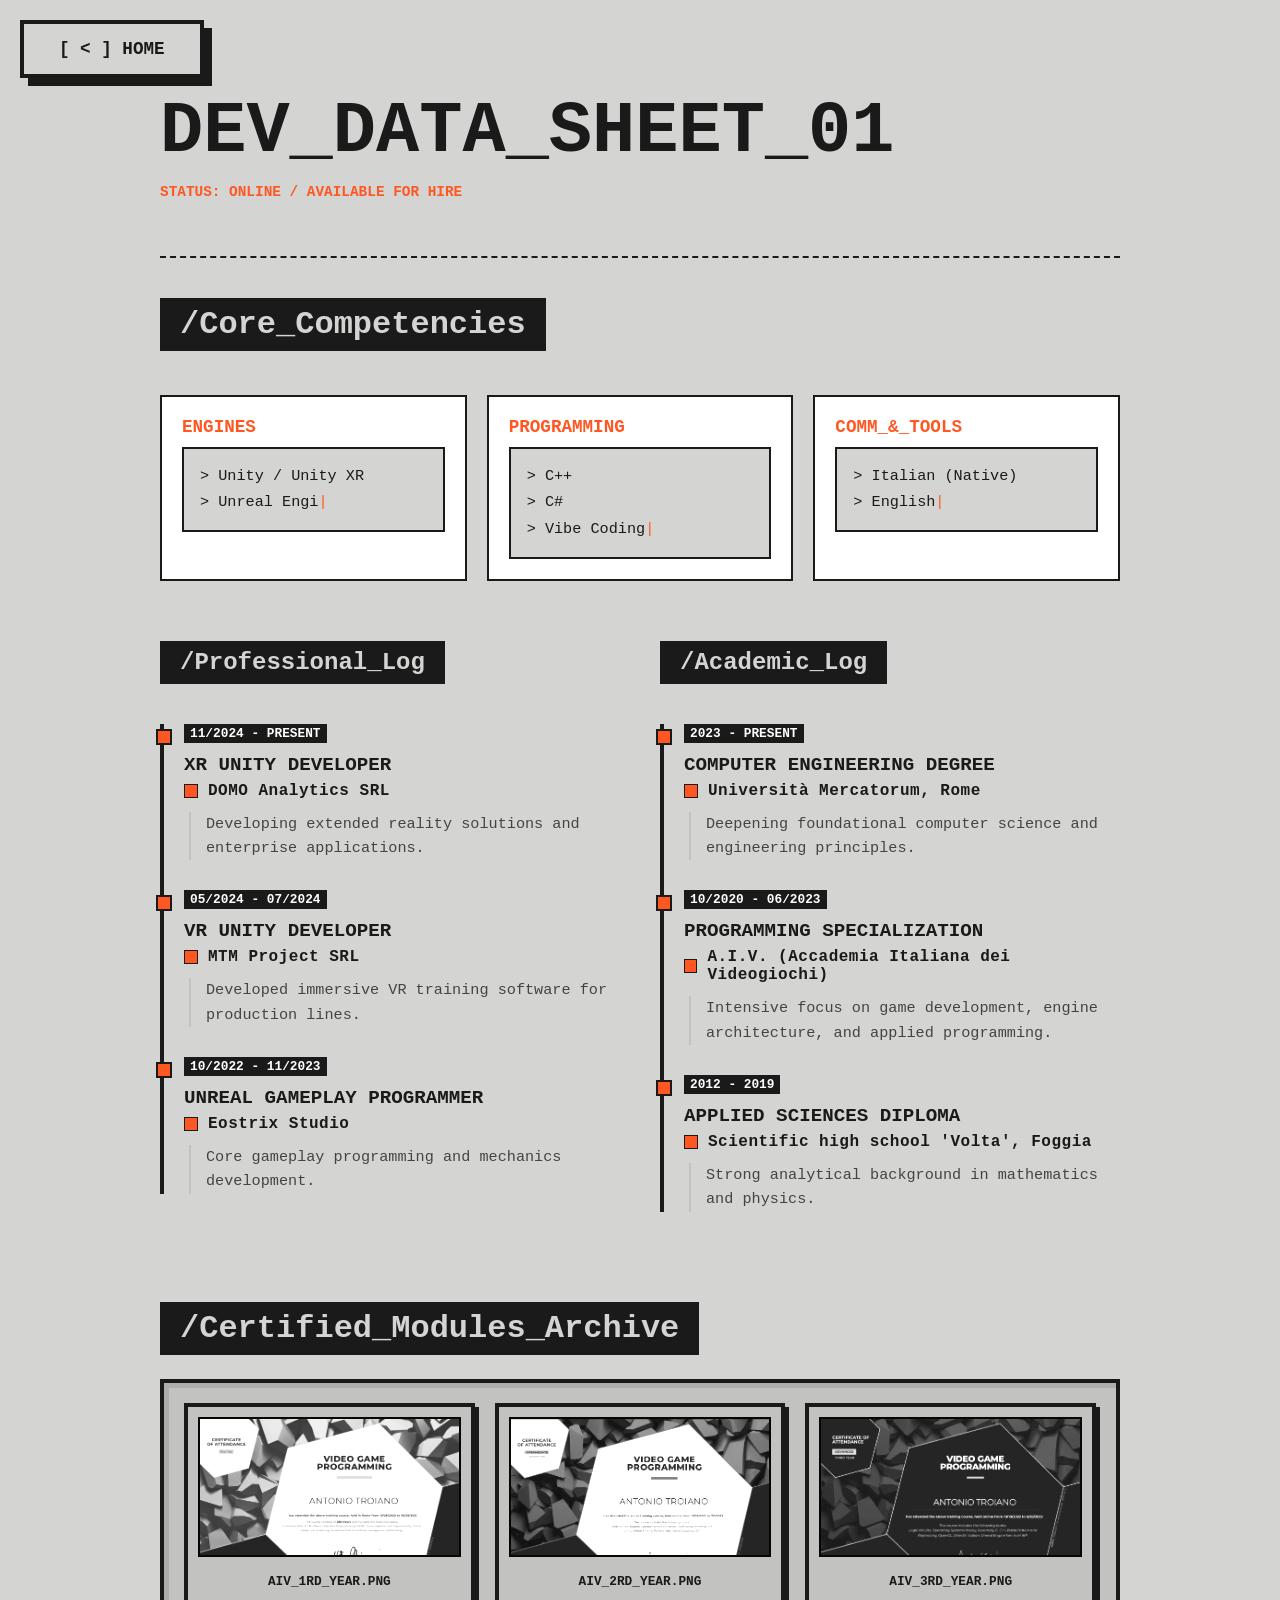
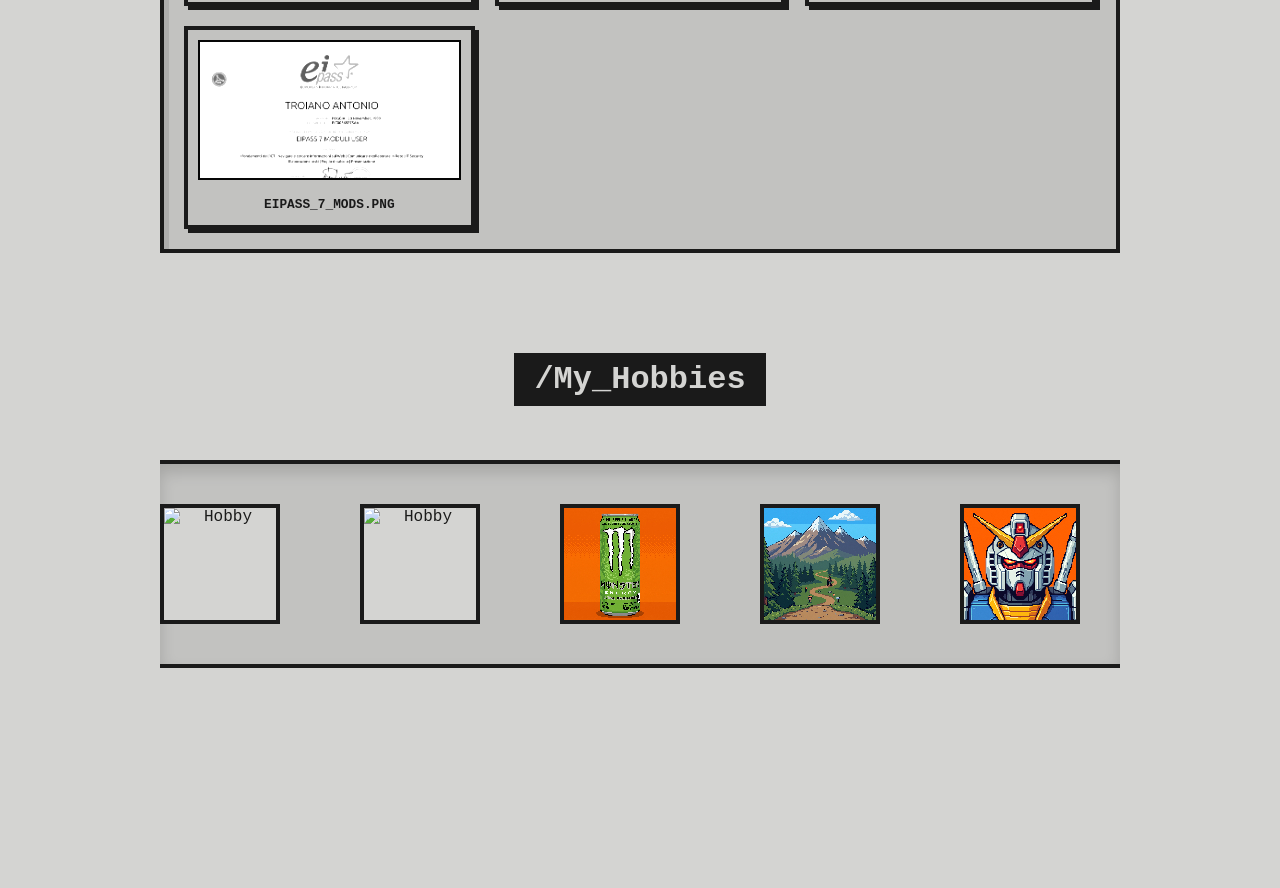
==== about.html @ a6ceb3cd "feat: mobile responsive, retro page transition, ActionFlow project page, hobby images update" ====
<!DOCTYPE html>
<html lang="en">

<head>
    <meta charset="UTF-8">
    <meta name="viewport" content="width=device-width, initial-scale=1.0">
    <title>About Me | XR Developer</title>
    <link rel="stylesheet" href="style.css">
</head>

<body class="about-page">

  <nav class="top-nav">
        <a href="index.html" class="retro-btn">[ < ] HOME</a>
    </nav>

    <main class="container-about">
        <header class="about-header">
            <h1>DEV_DATA_SHEET_01</h1>
            <p class="status">STATUS: ONLINE / AVAILABLE FOR HIRE</p>
        </header>

        <section class="about-section">
            <h2>/Core_Competencies</h2>
            <div class="skills-grid">
                <div class="skill-box">
                    <h3>ENGINES</h3>
                    <ul>
                        <li>Unity / Unity XR</li>
                        <li>Unreal Engine</li>
                    </ul>
                </div>
                <div class="skill-box">
                    <h3>PROGRAMMING</h3>
                    <ul>
                        <li>C++</li>
                        <li>C#</li>
                        <li>Vibe Coding</li>
                    </ul>
                </div>
                <div class="skill-box">
                    <h3>COMM_&_TOOLS</h3>
                    <ul>
                        <li>Italian (Native)</li>
                        <li>English</li>
                        <li>Microsoft Office Suite</li>
                    </ul>
                </div>
            </div>
        </section>

        <section class="about-section">
            <div class="timeline-split">

                <div class="timeline-column">
                    <h2>/Professional_Log</h2>
                    <div class="timeline">
                        <div class="timeline-item">
                            <span class="date">11/2024 - PRESENT</span>
                            <h3>XR Unity Developer</h3>
                            <a href="https://www.domoanalytics.it/" target="_blank" class="company">DOMO Analytics SRL</a>
                            <p>Developing extended reality solutions and enterprise applications.</p>
                        </div>
                        <div class="timeline-item">
                            <span class="date">05/2024 - 07/2024</span>
                            <h3>VR Unity Developer</h3>
                            <a href="https://www.mtmproject.com/" target="_blank" class="company">MTM Project SRL</a>
                            <p>Developed immersive VR training software for production lines.</p>
                        </div>
                        <div class="timeline-item">
                            <span class="date">10/2022 - 11/2023</span>
                            <h3>Unreal Gameplay Programmer</h3>
                            <a href="https://www.youtube.com/watch?v=paD79--OYFQ" target="_blank" class="company">Eostrix Studio</a>
                            <p>Core gameplay programming and mechanics development.</p>
                        </div>
                    </div>
                </div>

                <div class="timeline-column">
                    <h2>/Academic_Log</h2>
                    <div class="timeline">
                        <div class="timeline-item">
                            <span class="date">2023 - PRESENT</span>
                            <h3>Computer Engineering Degree</h3>
                            <span class="company">Università Mercatorum, Rome</span>
                            <p>Deepening foundational computer science and engineering principles.</p>
                        </div>
                        <div class="timeline-item">
                            <span class="date">10/2020 - 06/2023</span>
                            <h3>Programming Specialization</h3>
                            <span class="company">A.I.V. (Accademia Italiana dei Videogiochi)</span>
                            <p>Intensive focus on game development, engine architecture, and applied programming.</p>
                        </div>
                        <div class="timeline-item">
                            <span class="date">2012 - 2019</span>
                            <h3>Applied Sciences Diploma</h3>
                            <span class="company">Scientific high school 'Volta', Foggia</span>
                            <p>Strong analytical background in mathematics and physics.</p>
                        </div>
                    </div>
                </div>

            </div>
        </section>

        <section class="about-section">
            <h2>/Certified_Modules_Archive</h2>

            <div class="cert-scroll-viewer">
                <div class="certificate-gallery">
                    <div class="cert-thumbnail" data-src="assets/cert-aiv-1.png">
                        <img src="assets/cert-aiv-1.png" alt="AIV Certificate">
                        <p>AIV_1RD_YEAR.PNG</p>
                    </div>
                    <div class="cert-thumbnail" data-src="assets/cert-aiv-2.png">
                        <img src="assets/cert-aiv-2.png" alt="AIV Certificate">
                        <p>AIV_2RD_YEAR.PNG</p>
                    </div>
                    <div class="cert-thumbnail" data-src="assets/cert-aiv-3.png">
                        <img src="assets/cert-aiv-3.png" alt="AIV Certificate">
                        <p>AIV_3RD_YEAR.PNG</p>
                    </div>
                    <div class="cert-thumbnail" data-src="assets/cert-eipass.png">
                        <img src="assets/cert-eipass.png" alt="EIPASS Certificate">
                        <p>EIPASS_7_MODS.PNG</p>
                    </div>
                </div>
            </div>

           <div id="cert-modal" class="modal hidden">
                <div class="modal-content">
                    <span class="close-modal">_CLOSE [X]</span>
                    <img id="modal-image" src="" alt="Full Size Certificate">
                </div>
            </div>

        </section>

        <section class="about-section" id="hobbies-section">
            <h2>/My_Hobbies</h2>
            <div class="hobbies-marquee-container">
                <div class="hobbies-marquee-track">
                    <div class="hobby-item"><img src="assets/hobby-1.png" alt="Hobby"></div>
                    <div class="hobby-item"><img src="assets/hobby-2.png" alt="Hobby"></div>
                    <div class="hobby-item"><img src="assets/hobby-7.png" alt="Hobby"></div>
                    <div class="hobby-item"><img src="assets/hobby-8.png" alt="Hobby"></div>
                    <div class="hobby-item"><img src="assets/hobby-9.png" alt="Hobby"></div>
                    <div class="hobby-item"><img src="assets/hobby-10.png" alt="Hobby"></div>

                    <div class="hobby-item"><img src="assets/hobby-1.png" alt="Hobby"></div>
                    <div class="hobby-item"><img src="assets/hobby-2.png" alt="Hobby"></div>
                    <div class="hobby-item"><img src="assets/hobby-7.png" alt="Hobby"></div>
                    <div class="hobby-item"><img src="assets/hobby-8.png" alt="Hobby"></div>
                    <div class="hobby-item"><img src="assets/hobby-9.png" alt="Hobby"></div>
                    <div class="hobby-item"><img src="assets/hobby-10.png" alt="Hobby"></div>
                </div>
            </div>
        </section>
    </main>

    <script src="script.js"></script>
</body>

</html>
---- style.css ----
/* Global variables define the core color palette and border styling for the retro brutalist theme */
:root {
    --bg-gray: #D4D4D2;
    --bg-dark-gray: #c2c2c0;
    --brutal-black: #1A1A1A;
    --cmd-orange: #FF5722;
    --retro-border: 4px solid var(--brutal-black);
}

html {
    scroll-snap-type: y proximity;
}

/* Basic reset ensures that margins and paddings do not interfere with our custom box sizing across different browsers */
* {
    box-sizing: border-box;
    margin: 0;
    padding: 0;
}

body {
    font-family: 'Courier New', Courier, monospace;
    background-color: var(--bg-gray);
    color: var(--brutal-black);
    overflow-x: hidden;
}

/* The layer class creates the sticky scrolling effect by fixing the height to the viewport and aligning content to the top */
.layer {
    position: sticky;
    top: 0;
    height: 100vh;
    display: flex;
    justify-content: center;
    align-items: flex-start;
    background-color: var(--bg-gray);
    border-bottom: var(--retro-border);
    padding: 60px 20px 20px 20px;
    scroll-snap-align: start;
}

/* Alternating the background color of even layers creates a clear visual separation when they stack over each other */
.layer:nth-child(even) {
    background-color: var(--bg-dark-gray);
}

/* The scrollable content container allows internal scrolling for layers that hold more projects than the screen can fit */
.scrollable-content {
    width: 100%;
    max-width: 1000px;
    height: 100%;
    overflow-y: auto;
    padding-right: 15px;
}

/* Custom retro scrollbar styling applied specifically for Webkit browsers to match the heavy industrial aesthetic */
.scrollable-content::-webkit-scrollbar {
    width: 16px;
}

.scrollable-content::-webkit-scrollbar-track {
    background: var(--bg-dark-gray);
    border-left: 2px solid var(--brutal-black);
}

.scrollable-content::-webkit-scrollbar-thumb {
    background: var(--cmd-orange);
    border: 2px solid var(--brutal-black);
    box-shadow: inset 2px 2px 0px rgba(255,255,255,0.3);
}

.scrollable-content::-webkit-scrollbar-thumb:hover {
    background: #ff7043;
}

.content {
    text-align: center;
    max-width: 800px;
}

/* Typography styles adapt dynamically to the screen size to ensure headers remain impactful but readable */
h1 {
    font-size: clamp(2rem, 8vw, 4.5rem);
    text-transform: uppercase;
    margin-bottom: 1rem;
    line-height: 0.9;
}

h2 {
    font-size: 2rem;
    background-color: var(--brutal-black);
    color: var(--bg-gray);
    padding: 8px 20px;
    display: inline-block;
    margin-bottom: 1.5rem;
}

p {
    font-size: 1.2rem;
    line-height: 1.6;
    margin-bottom: 2rem;
}

/* UI Components feature hard shadows and translation effects to simulate the tactile feedback of physical mechanical buttons */
.retro-btn {
    display: inline-block;
    background-color: var(--bg-gray);
    color: var(--brutal-black);
    border: var(--retro-border);
    padding: 15px 35px;
    font-size: 1.1rem;
    font-weight: bold;
    text-decoration: none;
    text-transform: uppercase;
    box-shadow: 8px 8px 0px var(--brutal-black);
    transition: 0.1s;
}

.retro-btn:hover {
    background-color: var(--cmd-orange);
    color: white;
    transform: translate(4px, 4px);
    box-shadow: 4px 4px 0px var(--brutal-black);
}

/* The projects grid uses CSS Grid with auto-fit to automatically stack cards on mobile and place them side by side on desktop */
.projects-grid {
    display: grid;
    grid-template-columns: repeat(auto-fit, minmax(300px, 1fr));
    gap: 30px;
    margin-top: 2rem;
    width: 100%;
}

/* Project cards represent individual hardware modules and react by lifting upwards when the user hovers over them */
.project-card {
    background-color: var(--bg-gray);
    border: var(--retro-border);
    display: flex;
    flex-direction: column;
    text-align: left;
    transition: transform 0.2s;
    box-shadow: 6px 6px 0px var(--brutal-black);
    cursor: pointer;
}

.project-card:hover {
    transform: translate(-4px, -4px);
    box-shadow: 10px 10px 0px var(--brutal-black);
}

.card-visual {
    width: 100%;
    height: 180px;
    border-bottom: var(--retro-border);
    background-color: #000;
    display: flex;
    justify-content: center;
    align-items: center;
    overflow: hidden;
}

/* We ensure that any media inside the card visual area behaves like a background-cover object */
.card-visual video, 
.card-visual img {
    width: 100%;
    height: 100%;
    object-fit: cover;
    filter: grayscale(20%) contrast(110%);
}

.placeholder-img {
    color: var(--cmd-orange);
    font-size: 0.8rem;
    font-weight: bold;
}

.card-info {
    padding: 20px;
}

.tag-container {
    margin-bottom: 8px;
    display: flex;
    flex-wrap: wrap;
    gap: 5px;
}

.card-info h3 {
    margin: 10px 0;
    font-size: 1.4rem;
    text-transform: uppercase;
}

.card-info p {
    font-size: 0.95rem;
    text-align: left;
    margin-bottom: 1.5rem;
    min-height: 50px;
}

.tag {
    font-size: 0.7rem;
    background-color: var(--brutal-black);
    color: var(--bg-gray);
    padding: 2px 8px;
    margin-right: 5px;
    font-weight: bold;
}

.card-btn {
    display: inline-block;
    color: var(--cmd-orange);
    text-decoration: none;
    font-weight: bold;
    font-size: 0.9rem;
    text-transform: uppercase;
}

.card-btn:hover {
    text-decoration: underline;
}

/* The about page container restricts the maximum width to maintain text readability and centers the entire block on the screen */
.container-about {
    max-width: 1000px;
    margin: 0 auto;
    padding: 100px 20px;
}

.top-nav {
    position: fixed;
    top: 20px;
    left: 20px;
    z-index: 100;
}

.about-header {
    border-bottom: 2px dashed var(--brutal-black);
    margin-bottom: 40px;
    padding-bottom: 20px;
}

.status {
    color: var(--cmd-orange);
    font-weight: bold;
    font-size: 0.9rem;
}

.about-section {
    margin-bottom: 60px;
}

/* --- BIO SUMMARY STYLING --- */
.bio-box {
    background-color: var(--brutal-black);
    color: var(--bg-gray);
    padding: 25px;
    border-left: 8px solid var(--cmd-orange);
    margin-top: 15px;
    box-shadow: 10px 10px 0px var(--bg-dark-gray);
}

.bio-box p {
    color: var(--bg-gray);
    font-size: 1.1rem;
    line-height: 1.7;
    margin-bottom: 0;
    text-align: left;
}

.skills-grid {
    display: grid;
    grid-template-columns: repeat(auto-fit, minmax(250px, 1fr));
    gap: 20px;
    margin-top: 20px;
}

.skill-box {
    border: 2px solid var(--brutal-black);
    padding: 20px;
    background: #fff;
}

.skill-box h3 {
    font-size: 1.1rem;
    color: var(--cmd-orange);
    margin-bottom: 10px;
}

.skill-box ul {
    list-style: none;
}

.skill-box li::before {
    content: "> ";
    font-weight: bold;
}

/* Typewriter terminal block replacing the skill list */
.about-typed {
    border: 2px solid var(--brutal-black);
    padding: 14px 16px;
    background: var(--bg-gray);
    min-height: 60px;
    margin-top: 10px;
}

.about-typed .typed-line {
    display: block;
    font-size: 0.95rem;
    line-height: 1.75;
    color: var(--brutal-black);
}

.about-typed .cursor {
    display: inline-block;
    color: var(--cmd-orange);
    animation: blink 0.8s step-end infinite;
}

@keyframes blink {
    0%, 100% { opacity: 1; }
    50% { opacity: 0; }
}

/* --- DUAL TIMELINE LAYOUT --- */
.timeline-split {
    display: flex;
    gap: 40px;
    width: 100%;
}

.timeline-column {
    flex: 1;
}

.timeline-column h2 {
    font-size: 1.5rem;
    margin-bottom: 20px;
}

/* The timeline design relies on a left border and strategically placed absolute pseudo-elements to draw the connecting nodes */
.timeline {
    border-left: 4px solid var(--brutal-black);
    padding-left: 20px;
    margin-top: 20px;
}

.timeline-item {
    margin-bottom: 30px;
    position: relative;
}

/* This is the dot on the timeline line */
.timeline-item::before {
    content: "";
    position: absolute;
    left: -28px;
    top: 5px;
    width: 12px;
    height: 12px;
    background: var(--cmd-orange);
    border: 2px solid var(--brutal-black);
}

.date {
    font-size: 0.8rem;
    font-weight: bold;
    background: var(--brutal-black);
    color: #fff;
    padding: 2px 6px;
}

/* --- TIMELINE REFINEMENT WITH GRAPHIC ELEMENTS --- */
.timeline-item h3 {
    font-size: 1.2rem;
    color: var(--brutal-black);
    margin-top: 12px;
    margin-bottom: 6px;
    text-transform: uppercase;
}

/* We create a small orange block before the company name to act as a visual anchor */
.timeline-item .company {
    font-size: 1rem;
    color: var(--brutal-black);
    font-weight: bold;
    display: flex;
    align-items: center;
    margin-bottom: 12px;
    letter-spacing: 0.5px;
    text-decoration: none; 
    transition: color 0.2s ease, transform 0.2s ease; 
}

/* Effetto hover per le aziende che sono cliccabili (link) */
.timeline-item a.company:hover {
    color: var(--cmd-orange);
    transform: translateX(5px);
}

.timeline-item .company::before {
    content: "";
    display: inline-block;
    width: 12px;
    height: 12px;
    background-color: var(--cmd-orange);
    margin-right: 10px;
    border: 1px solid var(--brutal-black);
}

.timeline-item p {
    font-size: 0.95rem;
    line-height: 1.6;
    color: #444;
    border-left: 2px solid var(--bg-dark-gray);
    padding-left: 15px;
    margin-left: 5px;
    margin-bottom: 0;
}

/* --- CERTIFICATE SCROLL RECT SYSTEM --- */
.cert-scroll-viewer {
    width: 100%;
    max-height: 480px; 
    overflow-y: auto;
    background-color: var(--bg-dark-gray);
    border: var(--retro-border);
    padding: 20px;
    box-shadow: inset 5px 5px 0px rgba(0,0,0,0.1);
}

.certificate-gallery {
    display: grid;
    grid-template-columns: repeat(3, 1fr); 
    gap: 20px;
}

/* Reusing custom retro scrollbar for the certificate viewer */
.cert-scroll-viewer::-webkit-scrollbar {
    width: 14px;
}

.cert-scroll-viewer::-webkit-scrollbar-track {
    background: var(--bg-gray);
    border-left: 2px solid var(--brutal-black);
}

.cert-scroll-viewer::-webkit-scrollbar-thumb {
    background: var(--cmd-orange);
    border: 2px solid var(--brutal-black);
}

/* --- CERTIFICATE GALLERY & MODAL VIEWER --- */
.cert-thumbnail {
    border: var(--retro-border);
    background: var(--bg-dark-gray);
    padding: 10px;
    cursor: pointer;
    transition: transform 0.2s, box-shadow 0.2s;
    box-shadow: 4px 4px 0px var(--brutal-black);
    text-align: center;
}

.cert-thumbnail:hover {
    transform: translate(-4px, -4px);
    box-shadow: 8px 8px 0px var(--brutal-black);
    background: var(--cmd-orange);
    color: white;
}

.cert-thumbnail img {
    width: 100%;
    height: 140px;
    object-fit: cover;
    object-position: top;
    border: 2px solid var(--brutal-black);
    margin-bottom: 10px;
    filter: grayscale(100%) contrast(120%);
    transition: filter 0.3s;
}

.cert-thumbnail:hover img {
    filter: grayscale(0%) contrast(100%);
}

.cert-thumbnail p {
    font-size: 0.8rem;
    font-weight: bold;
    margin-bottom: 0;
}

/* The popup background overlay */
.modal {
    position: fixed;
    top: 0;
    left: 0;
    width: 100%;
    height: 100%;
    background-color: rgba(0, 0, 0, 0.85);
    z-index: 1000;
    display: flex;
    justify-content: center;
    align-items: center;
    backdrop-filter: blur(4px);
}

.modal.hidden {
    display: none;
}

/* The container holding the full image inside the popup */
.modal-content {
    background-color: var(--bg-gray);
    border: var(--retro-border);
    padding: 20px;
    max-width: 90%;
    max-height: 95vh;
    display: flex;
    flex-direction: column;
    box-shadow: 15px 15px 0px black;
}

.close-modal {
    align-self: flex-end;
    cursor: pointer;
    font-weight: bold;
    color: var(--cmd-orange);
    background: var(--brutal-black);
    padding: 5px 15px;
    margin-bottom: 10px;
    border: 2px solid var(--cmd-orange);
    transition: 0.1s;
}

.close-modal:hover {
    background: var(--cmd-orange);
    color: var(--brutal-black);
    border: 2px solid var(--brutal-black);
}

#modal-image {
    max-width: 100%;
    max-height: 75vh;
    object-fit: contain;
    border: 2px solid var(--brutal-black);
}

/* MOBILE RESPONSIVENESS */
@media (max-width: 768px) {
    .timeline-split {
        flex-direction: column;
        gap: 60px;
    }
}

@media (max-width: 768px) {
    .scroll-indicator {
        display: none;
    }
}

@media (max-width: 600px) {
    .certificate-gallery {
        grid-template-columns: repeat(2, 1fr);
    }
    .cert-scroll-viewer {
        max-height: 600px;
    }
}

/* --- PROFILE PIXEL ICON STYLING (RAW BRUTALIST UPDATE) --- */

.profile-icon-container {
    display: flex;
    justify-content: center;
    margin-bottom: 15px; 
}

.profile-pixel-art {
    width: 250px; 
    height: 250px;
    object-fit: cover;
    padding: 0;
    image-rendering: pixelated;
    image-rendering: crisp-edges;
    background-color: #ffffff; 
    border: var(--retro-border);
    box-shadow: 15px 15px 0px var(--brutal-black); 
    transition: transform 0.2s, box-shadow 0.2s, border-color 0.2s;
}

.profile-pixel-art:hover {
    transform: translate(-8px, -8px); 
    box-shadow: 23px 23px 0px var(--brutal-black); 
    border-color: var(--cmd-orange); 
}

#intro {
    align-items: center;
    position: relative;
}

/* Scroll hint: animated chevrons flanking the CTA button */
.btn-scroll-wrapper {
    display: flex;
    align-items: center;
    justify-content: center;
    gap: 20px;
}

.scroll-hint {
    display: flex;
    flex-direction: column;
    align-items: center;
    pointer-events: none;
    user-select: none;
}

/* Scroll hint wrapping the "Scroll for projects" label below the CTA */
.projects-hint {
    flex-direction: row;
    justify-content: center;
    gap: 22px;
    margin-top: 48px;
}

.projects-hint .chevron-group {
    display: flex;
    flex-direction: row;
    gap: 2px;
    align-items: center;
}

.scroll-label {
    font-size: 0.8rem;
    color: var(--brutal-black);
    letter-spacing: 2px;
    text-transform: uppercase;
}

.scroll-hint .chevron {
    font-size: 0.9rem;
    line-height: 0.75;
    color: var(--cmd-orange);
    opacity: 0;
    animation: chevronDrop 1.8s ease-in-out infinite;
}

.scroll-hint .chevron:nth-child(1) { animation-delay: 0s; }
.scroll-hint .chevron:nth-child(2) { animation-delay: 0.25s; }

@keyframes chevronDrop {
    0% { opacity: 0; transform: translateY(-6px); }
    30% { opacity: 1; }
    70% { opacity: 1; }
    100% { opacity: 0; transform: translateY(6px); }
}

#intro p {
    margin-bottom: 30px;
}

.btn-intro {
    margin-top: 0px;
}

/* ========================================== */
/* --- MY HOBBIES INFINITE MARQUEE STYLING -- */
/* ========================================== */

#hobbies-section {
    margin-top: 100px; /* Aumentato leggermente lo stacco */
    text-align: center;
    padding-bottom: 60px; /* Spazio extra in fondo alla pagina */
}

.hobbies-marquee-container {
    width: 100%;
    overflow: hidden;
    background: var(--bg-dark-gray);
    border-top: 4px solid var(--brutal-black); /* Bordo più spesso in linea con il resto */
    border-bottom: 4px solid var(--brutal-black);
    padding: 40px 0; /* Più respiro verticale per le icone grandi */
    margin-top: 30px;
    box-shadow: inset 0px 8px 15px rgba(0,0,0,0.15);
    display: flex;
}

.hobbies-marquee-track {
    display: flex;
    gap: 80px; /* Più spazio tra le icone grandi */
    padding-right: 80px; /* Deve corrispondere al gap per il loop perfetto */
    width: max-content;
    animation: scrollMarquee 30s linear infinite; /* Rallentato un filo per compensare la grandezza */
}


.hobby-item {
    flex-shrink: 0;
    width: 120px; /* RADDOPPIATA LA GRANDEZZA */
    height: 120px;
    background-color: var(--brutal-black); 
    border: 4px solid var(--brutal-black); /* Bordo più spesso per bilanciare */
    cursor: crosshair; 
    position: relative;
    transition: transform 0.25s cubic-bezier(0.175, 0.885, 0.32, 1.275), 
                border-color 0.2s, 
                box-shadow 0.2s;
}

.hobby-item img {
    width: 100%;
    height: 100%;
    object-fit: cover;
    image-rendering: pixelated; 
    image-rendering: crisp-edges;
    background-color: var(--bg-gray);
    display: block;
}

.hobby-item:hover {
    transform: scale(1.2); /* Zoom leggermente ridotto (visto che partiamo da più grandi) */
    border-color: var(--cmd-orange);
    box-shadow: 10px 10px 0px rgba(0,0,0,0.5); /* Ombra più definita */
    z-index: 10;
}

/* Animazione fluida millimetrica */
@keyframes scrollMarquee {
    0% { transform: translateX(0); }
    100% { transform: translateX(-50%); } 
}

/* ========================================= */
/* --- MOBILE RESPONSIVENESS (≤ 768px)  ---- */
/* ========================================= */
@media (max-width: 768px) {

    /* --- LAYERS / SECTIONS --- */
    .layer {
        padding: 50px 12px 16px 12px;
    }

    .content,
    .scrollable-content {
        max-width: 100%;
        width: 100%;
        padding-right: 8px;
    }

    /* --- TYPOGRAPHY --- */
    h1 {
        font-size: 2rem;
        line-height: 1;
    }

    h2 {
        font-size: 1.3rem;
        padding: 6px 14px;
        margin-bottom: 1rem;
    }

    p {
        font-size: 1rem;
        margin-bottom: 1.2rem;
    }

    /* --- INTRO / PROFILE --- */
    #intro {
        padding-top: 40px;
    }

    .profile-pixel-art {
        width: 150px;
        height: 150px;
        box-shadow: 8px 8px 0px var(--brutal-black);
    }

    .profile-pixel-art:hover {
        transform: translate(-4px, -4px);
        box-shadow: 12px 12px 0px var(--brutal-black);
    }

    .btn-scroll-wrapper {
        flex-direction: column;
        gap: 10px;
    }

    .projects-hint {
        margin-top: 24px;
        gap: 14px;
    }

    .scroll-label {
        font-size: 0.65rem;
    }

    /* --- BUTTONS --- */
    .retro-btn {
        padding: 12px 24px;
        font-size: 0.95rem;
        box-shadow: 5px 5px 0px var(--brutal-black);
    }

    .retro-btn:hover {
        transform: translate(3px, 3px);
        box-shadow: 3px 3px 0px var(--brutal-black);
    }

    /* --- PROJECTS GRID --- */
    .projects-grid {
        grid-template-columns: repeat(2, 1fr);
        gap: 12px;
        margin-top: 1.2rem;
    }

    .project-card {
        box-shadow: 4px 4px 0px var(--brutal-black);
    }

    .project-card:hover {
        transform: translate(-2px, -2px);
        box-shadow: 6px 6px 0px var(--brutal-black);
    }

    .card-visual {
        height: 90px;
    }

    .card-visual video,
    .card-visual img {
        width: 100%;
        height: 100%;
        object-fit: cover;
    }

    .placeholder-img {
        font-size: 0.6rem;
    }

    .card-info {
        padding: 10px;
    }

    .card-info h3 {
        font-size: 0.8rem;
        margin: 6px 0;
    }

    .card-info p {
        font-size: 0.7rem;
        min-height: auto;
        margin-bottom: 0.6rem;
        line-height: 1.4;
    }

    .tag-container {
        gap: 3px;
        margin-bottom: 4px;
    }

    .tag {
        font-size: 0.5rem;
        padding: 1px 4px;
    }

    .card-btn {
        font-size: 0.7rem;
    }

    /* --- ABOUT PAGE --- */
    .container-about {
        padding: 70px 14px 40px 14px;
    }

    .top-nav {
        top: 10px;
        left: 10px;
    }

    .top-nav .retro-btn {
        padding: 8px 14px;
        font-size: 0.8rem;
    }

    .about-header h1 {
        font-size: 1.6rem;
    }

    .skills-grid {
        grid-template-columns: 1fr;
        gap: 14px;
    }

    .skill-box {
        padding: 14px;
    }

    .skill-box h3 {
        font-size: 0.95rem;
    }

    .about-typed {
        padding: 10px 12px;
    }

    .about-typed .typed-line {
        font-size: 0.8rem;
    }

    /* --- BIO BOX --- */
    .bio-box {
        padding: 16px;
        border-left-width: 5px;
        box-shadow: 6px 6px 0px var(--bg-dark-gray);
    }

    .bio-box p {
        font-size: 0.95rem;
    }

    /* --- TIMELINE --- */
    .timeline-column h2 {
        font-size: 1.2rem;
    }

    .timeline-item h3 {
        font-size: 1rem;
    }

    .timeline-item .company {
        font-size: 0.9rem;
    }

    .timeline-item p {
        font-size: 0.85rem;
    }

    /* --- CERTIFICATES --- */
    .cert-scroll-viewer {
        padding: 12px;
    }

    .cert-thumbnail img {
        height: 100px;
    }

    .cert-thumbnail p {
        font-size: 0.65rem;
    }

    .modal-content {
        max-width: 95%;
        padding: 12px;
    }

    #modal-image {
        max-height: 70vh;
    }

    .close-modal {
        padding: 4px 10px;
        font-size: 0.8rem;
    }

    /* --- HOBBIES MARQUEE --- */
    #hobbies-section {
        margin-top: 60px;
        padding-bottom: 40px;
    }

    .hobbies-marquee-container {
        padding: 24px 0;
        margin-top: 20px;
    }

    .hobbies-marquee-track {
        gap: 40px;
        padding-right: 40px;
    }

    .hobby-item {
        width: 80px;
        height: 80px;
    }

    .hobby-item:hover {
        transform: scale(1.15);
        box-shadow: 6px 6px 0px rgba(0,0,0,0.5);
    }

    /* --- SCROLL SNAP OFF (JS handles transitions) --- */
    html {
        scroll-snap-type: none;
    }
}

/* ========================================= */
/* --- RETRO PAGE TRANSITION OVERLAY   ---- */
/* ========================================= */
.page-transition-overlay {
    position: fixed;
    inset: 0;
    z-index: 9999;
    background: var(--brutal-black);
    transform: translateY(100%);
    pointer-events: none;
    display: flex;
    flex-direction: column;
    align-items: center;
    justify-content: center;
    gap: 18px;
    opacity: 0;
    transition: none;
}

.page-transition-overlay.active {
    pointer-events: all;
    opacity: 1;
    transform: translateY(0);
    transition: transform 0.4s cubic-bezier(0.7, 0, 0.3, 1);
}

.page-transition-overlay.exit {
    transform: translateY(-100%);
    transition: transform 0.4s cubic-bezier(0.7, 0, 0.3, 1);
}

.transition-text {
    font-family: 'Courier New', Courier, monospace;
    color: var(--cmd-orange);
    font-size: clamp(0.9rem, 3vw, 1.6rem);
    text-transform: uppercase;
    letter-spacing: 4px;
    animation: transitionBlink 0.5s step-end infinite;
}

.transition-bar {
    width: clamp(120px, 40vw, 300px);
    height: 6px;
    background: var(--brutal-black);
    border: 2px solid var(--cmd-orange);
    overflow: hidden;
}

.transition-bar::after {
    content: '';
    display: block;
    width: 0%;
    height: 100%;
    background: var(--cmd-orange);
    animation: transitionProgress 0.5s ease-out forwards;
}

.page-transition-overlay.exit .transition-bar::after {
    width: 100%;
    animation: none;
}

@keyframes transitionBlink {
    0%, 100% { opacity: 1; }
    50% { opacity: 0.3; }
}

@keyframes transitionProgress {
    0% { width: 0%; }
    100% { width: 100%; }
}
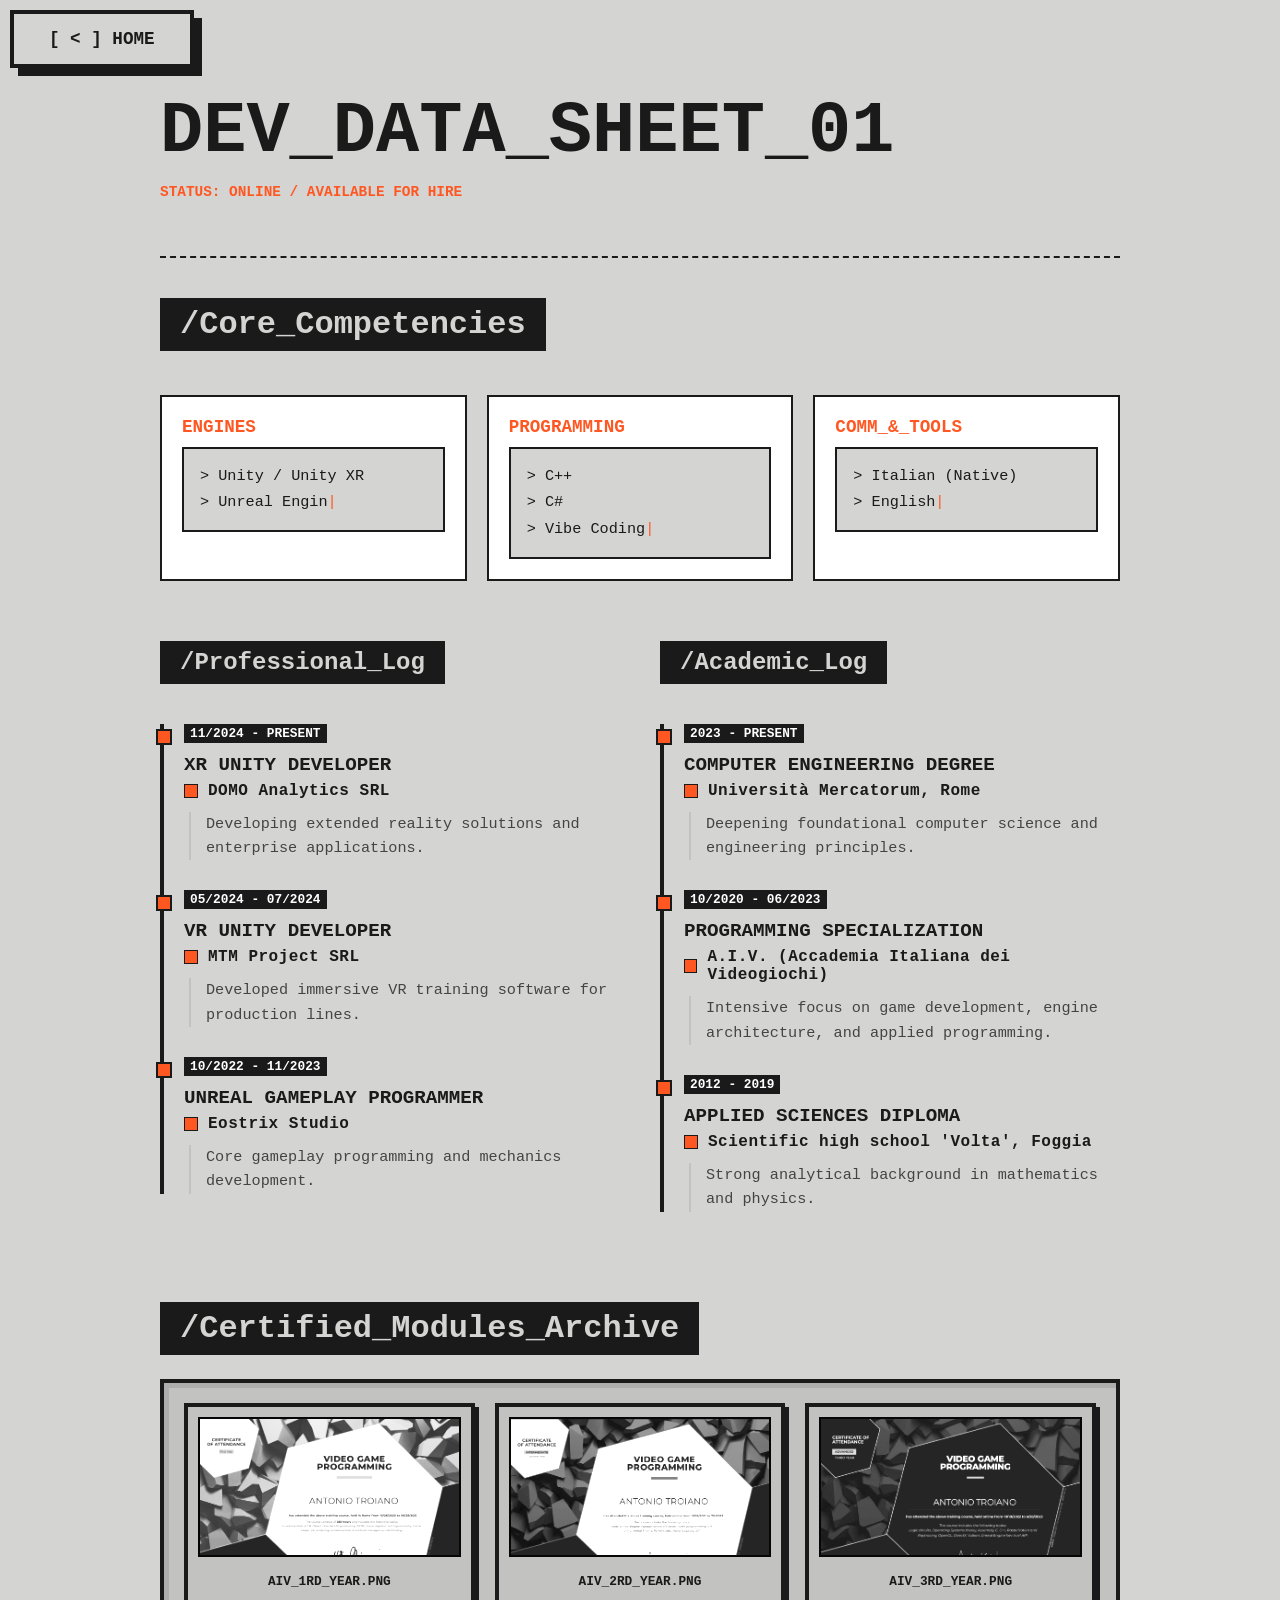
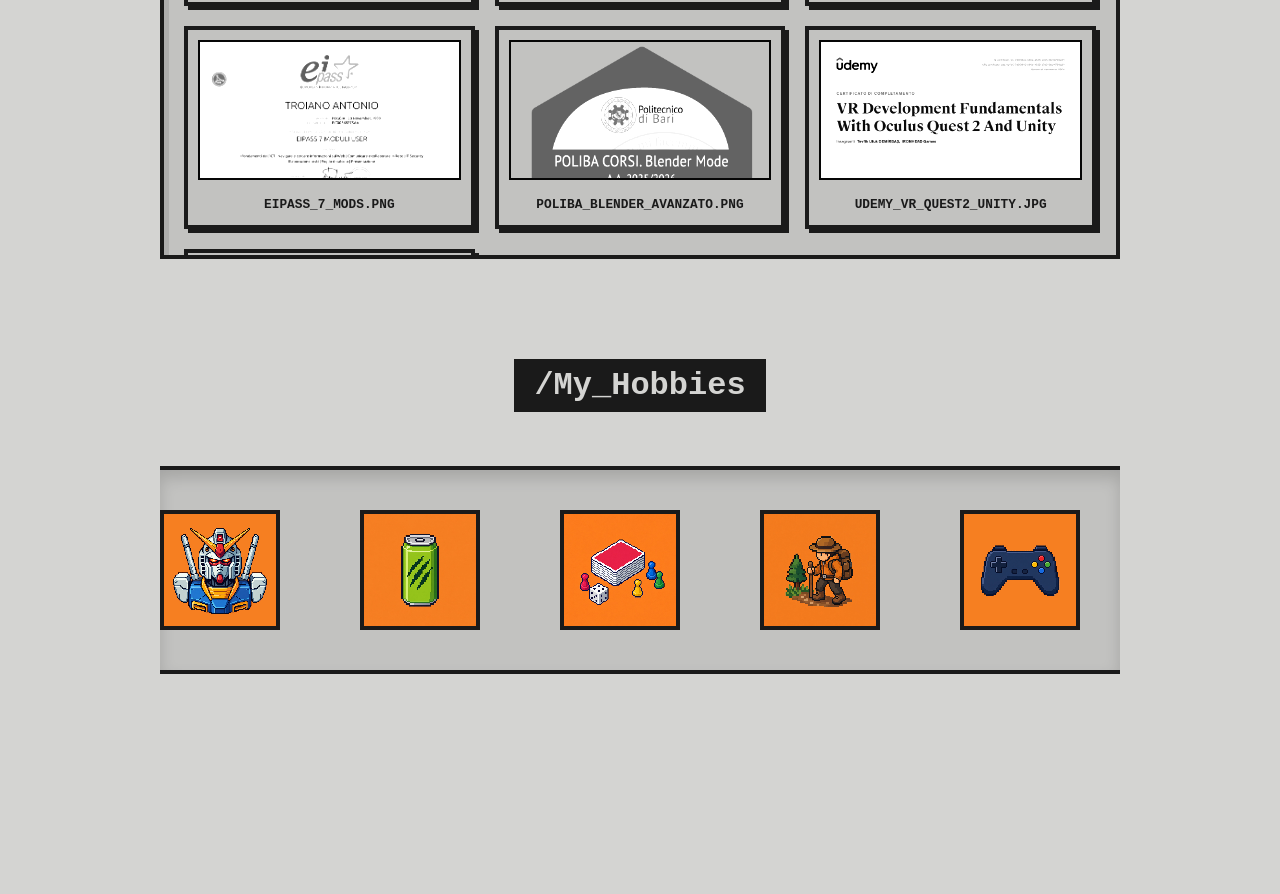
==== commit ecfefac3: "Project: add Undergroove project page and refresh portfolio content - Add Undergroove jam detail pag" ====
--- a/about.html
+++ b/about.html
@@ -124,6 +124,18 @@
                         <img src="assets/cert-eipass.png" alt="EIPASS Certificate">
                         <p>EIPASS_7_MODS.PNG</p>
                     </div>
+                    <div class="cert-thumbnail" data-src="assets/cert-poliba-blender.png">
+                        <img src="assets/cert-poliba-blender.png" alt="POLIBA Blender Mode Advanced Certificate">
+                        <p>POLIBA_BLENDER_AVANZATO.PNG</p>
+                    </div>
+                    <div class="cert-thumbnail" data-src="assets/cert-udemy-vr.jpg">
+                        <img src="assets/cert-udemy-vr.jpg" alt="Udemy VR Development with Oculus Quest 2 and Unity">
+                        <p>UDEMY_VR_QUEST2_UNITY.JPG</p>
+                    </div>
+                    <div class="cert-thumbnail" data-src="assets/cert-udemy-cpp.jpg">
+                        <img src="assets/cert-udemy-cpp.jpg" alt="Udemy Learn C++ Programming">
+                        <p>UDEMY_CPP.JPG</p>
+                    </div>
                 </div>
             </div>
 
@@ -140,19 +152,19 @@
             <h2>/My_Hobbies</h2>
             <div class="hobbies-marquee-container">
                 <div class="hobbies-marquee-track">
-                    <div class="hobby-item"><img src="assets/hobby-1.png" alt="Hobby"></div>
-                    <div class="hobby-item"><img src="assets/hobby-2.png" alt="Hobby"></div>
-                    <div class="hobby-item"><img src="assets/hobby-7.png" alt="Hobby"></div>
-                    <div class="hobby-item"><img src="assets/hobby-8.png" alt="Hobby"></div>
-                    <div class="hobby-item"><img src="assets/hobby-9.png" alt="Hobby"></div>
-                    <div class="hobby-item"><img src="assets/hobby-10.png" alt="Hobby"></div>
+                    <div class="hobby-item"><img src="assets/hobby-9.png" alt="Gundam model kits"></div>
+                    <div class="hobby-item"><img src="assets/hobby-7.png" alt="Energy drinks"></div>
+                    <div class="hobby-item"><img src="assets/hobby-10.png" alt="Board games"></div>
+                    <div class="hobby-item"><img src="assets/hobby-8.png" alt="Hiking"></div>
+                    <div class="hobby-item"><img src="assets/hobby-2.png" alt="Video games"></div>
+                    <div class="hobby-item"><img src="assets/hobby-1.png" alt="Motorcycles"></div>
 
-                    <div class="hobby-item"><img src="assets/hobby-1.png" alt="Hobby"></div>
-                    <div class="hobby-item"><img src="assets/hobby-2.png" alt="Hobby"></div>
-                    <div class="hobby-item"><img src="assets/hobby-7.png" alt="Hobby"></div>
-                    <div class="hobby-item"><img src="assets/hobby-8.png" alt="Hobby"></div>
-                    <div class="hobby-item"><img src="assets/hobby-9.png" alt="Hobby"></div>
-                    <div class="hobby-item"><img src="assets/hobby-10.png" alt="Hobby"></div>
+                    <div class="hobby-item"><img src="assets/hobby-9.png" alt="Gundam model kits"></div>
+                    <div class="hobby-item"><img src="assets/hobby-7.png" alt="Energy drinks"></div>
+                    <div class="hobby-item"><img src="assets/hobby-10.png" alt="Board games"></div>
+                    <div class="hobby-item"><img src="assets/hobby-8.png" alt="Hiking"></div>
+                    <div class="hobby-item"><img src="assets/hobby-2.png" alt="Video games"></div>
+                    <div class="hobby-item"><img src="assets/hobby-1.png" alt="Motorcycles"></div>
                 </div>
             </div>
         </section>
--- a/style.css
+++ b/style.css
@@ -37,6 +37,7 @@
     border-bottom: var(--retro-border);
     padding: 60px 20px 20px 20px;
     scroll-snap-align: start;
+    overflow: hidden;
 }
 
 /* Alternating the background color of even layers creates a clear visual separation when they stack over each other */
@@ -49,8 +50,10 @@
     width: 100%;
     max-width: 1000px;
     height: 100%;
+    min-height: 0;
     overflow-y: auto;
     padding-right: 15px;
+    padding-bottom: 24px;
 }
 
 /* Custom retro scrollbar styling applied specifically for Webkit browsers to match the heavy industrial aesthetic */
@@ -126,7 +129,7 @@
 /* The projects grid uses CSS Grid with auto-fit to automatically stack cards on mobile and place them side by side on desktop */
 .projects-grid {
     display: grid;
-    grid-template-columns: repeat(auto-fit, minmax(300px, 1fr));
+    grid-template-columns: repeat(auto-fill, minmax(300px, 1fr));
     gap: 30px;
     margin-top: 2rem;
     width: 100%;
@@ -233,6 +236,91 @@
     top: 20px;
     left: 20px;
     z-index: 100;
+}
+
+.nav-menu-btn {
+    display: none;
+    font-family: inherit;
+    cursor: pointer;
+}
+
+.nav-drawer-backdrop {
+    display: none;
+    position: fixed;
+    inset: 0;
+    z-index: 110;
+    background: rgba(0, 0, 0, 0.55);
+    border: none;
+    padding: 0;
+    cursor: pointer;
+}
+
+body.nav-drawer-open {
+    overflow: hidden;
+}
+
+body.nav-drawer-open .nav-drawer-backdrop {
+    display: block;
+}
+
+/* Pannello indice su viewport stretti (pagine progetto) */
+@media (max-width: 1399px) {
+    .top-nav {
+        left: 0;
+        right: 0;
+        top: 10px;
+        padding: 0 10px;
+        display: flex;
+        justify-content: space-between;
+        align-items: flex-start;
+        gap: 10px;
+        pointer-events: none;
+    }
+
+    .top-nav .retro-btn,
+    .top-nav .nav-menu-btn {
+        pointer-events: auto;
+    }
+
+    .nav-menu-btn {
+        display: inline-block;
+        flex-shrink: 0;
+    }
+
+    body .index-nav {
+        display: block;
+        left: auto;
+        right: 0;
+        top: 0;
+        bottom: 0;
+        width: min(320px, 86vw);
+        max-height: none;
+        height: auto;
+        transform: translateX(100%);
+        transition: transform 0.28s cubic-bezier(0.4, 0, 0.2, 1);
+        z-index: 120;
+        overflow-y: auto;
+        -webkit-overflow-scrolling: touch;
+        padding-top: 72px;
+    }
+
+    body .index-nav.is-open {
+        transform: translateX(0);
+    }
+
+    body .index-nav h3.index-nav-links-title {
+        margin-top: 14px;
+    }
+}
+
+@media (min-width: 1400px) {
+    .nav-menu-btn {
+        display: none !important;
+    }
+
+    body.nav-drawer-open .nav-drawer-backdrop {
+        display: none !important;
+    }
 }
 
 .about-header {
@@ -816,6 +904,10 @@
         margin-top: 1.2rem;
     }
 
+    .projects-grid .project-card:only-child {
+        grid-column: 1 / -1;
+    }
+
     .project-card {
         box-shadow: 4px 4px 0px var(--brutal-black);
     }
@@ -877,10 +969,14 @@
 
     .top-nav {
         top: 10px;
+    }
+
+    .top-nav:not(:has(.nav-menu-btn)) {
         left: 10px;
     }
 
-    .top-nav .retro-btn {
+    .top-nav .retro-btn,
+    .top-nav .nav-menu-btn {
         padding: 8px 14px;
         font-size: 0.8rem;
     }
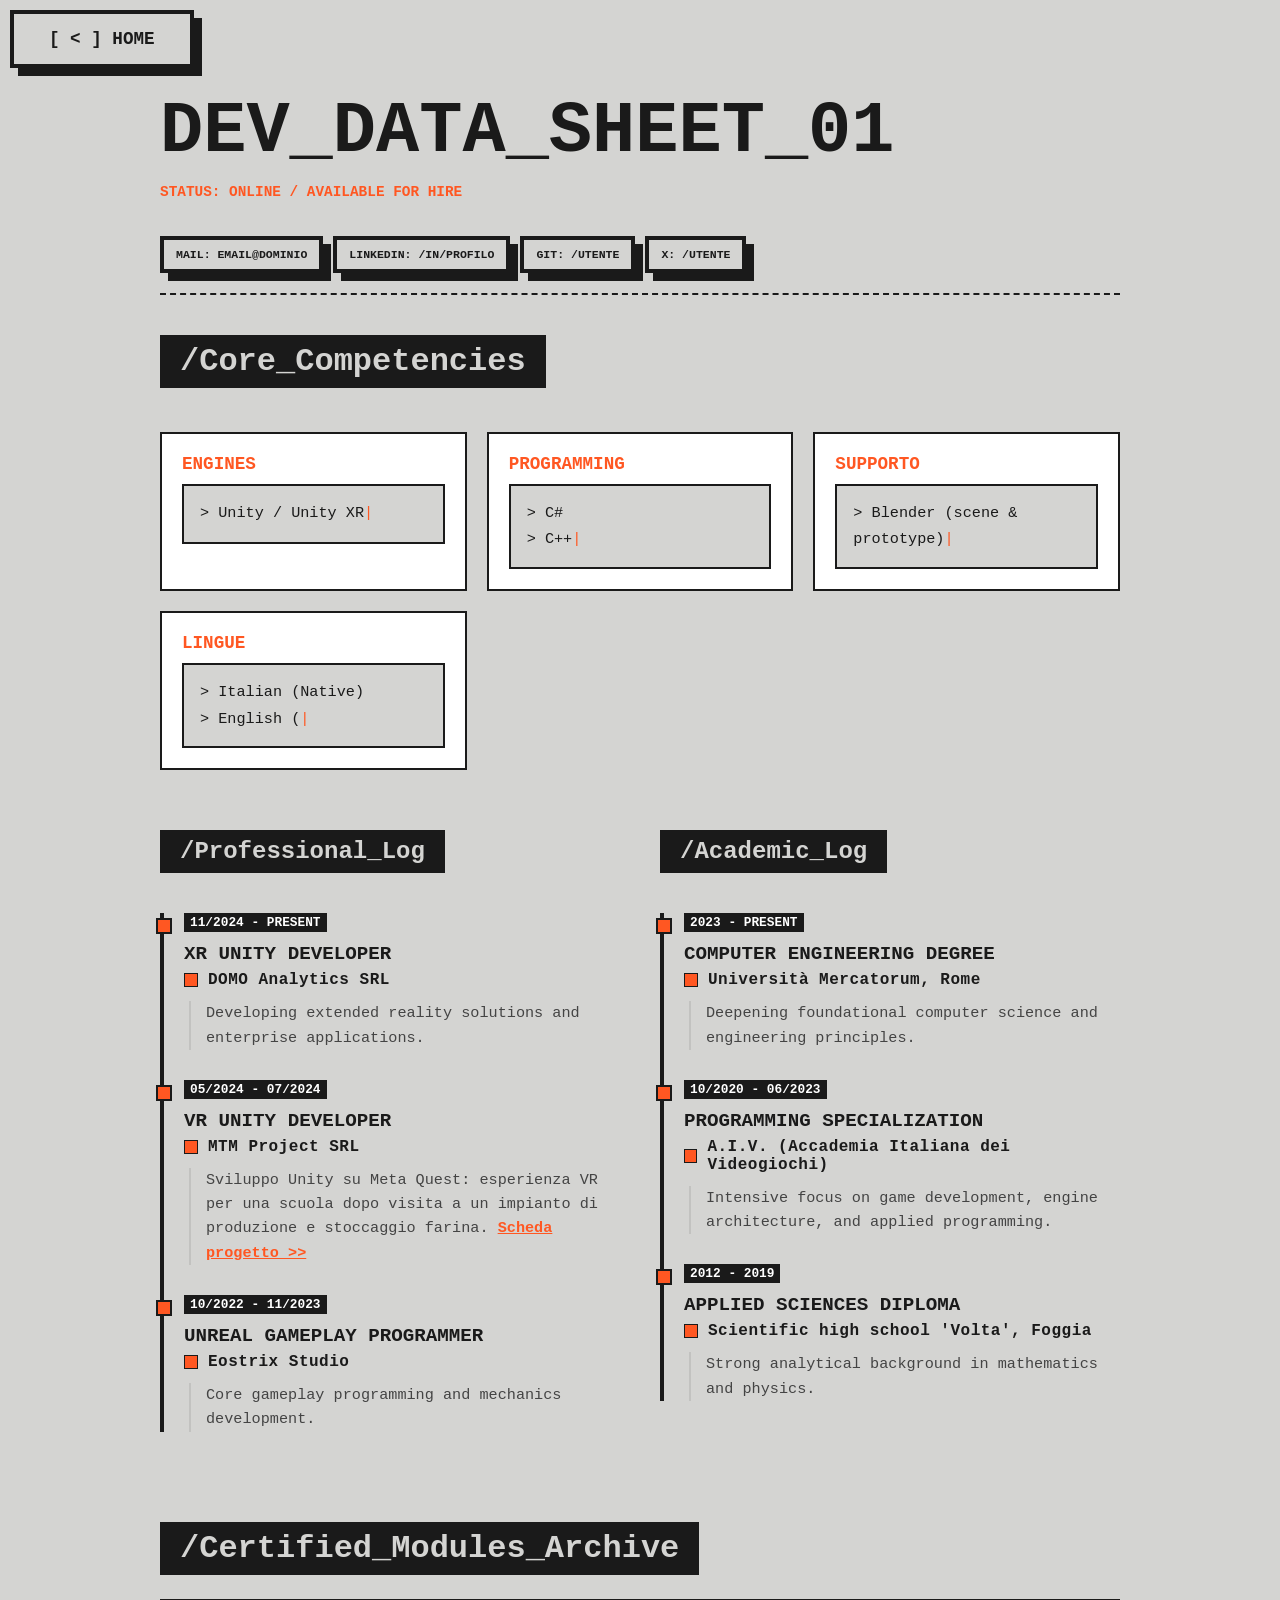
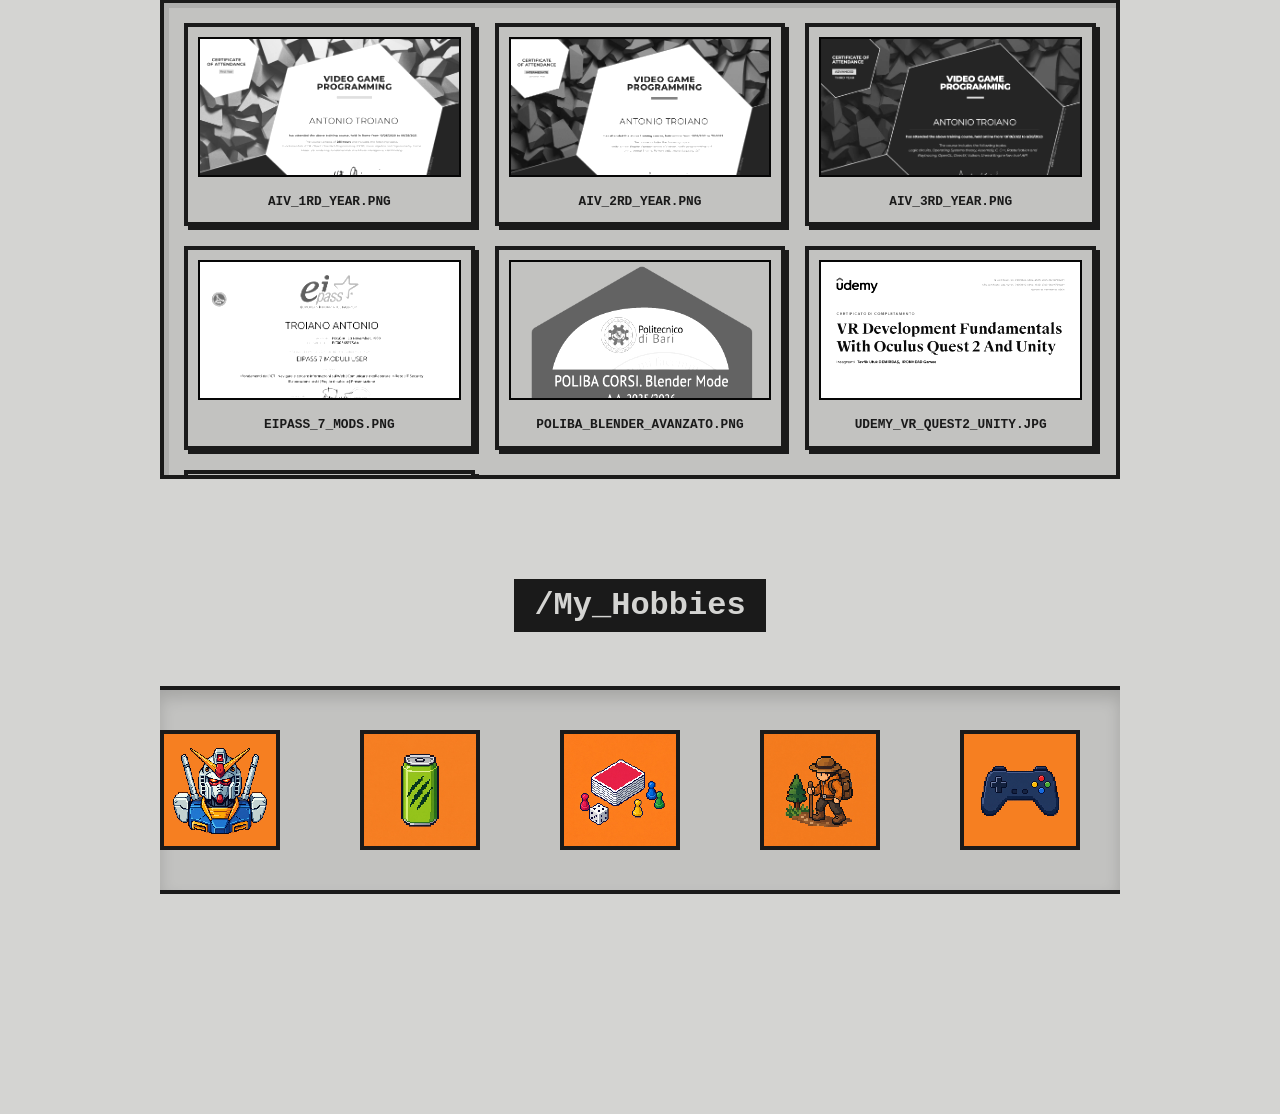
==== commit 58b8b1aa: "Project: add MTM, Mexican Hat, and Post-Umi case studies - Add case-study pages and stills for MTM V" ====
--- a/about.html
+++ b/about.html
@@ -18,6 +18,12 @@
         <header class="about-header">
             <h1>DEV_DATA_SHEET_01</h1>
             <p class="status">STATUS: ONLINE / AVAILABLE FOR HIRE</p>
+            <nav class="contact-links" aria-label="Contact links">
+                <a href="mailto:EMAIL@DOMINIO" class="retro-btn contact-link">MAIL: EMAIL@DOMINIO</a>
+                <a href="https://www.linkedin.com/in/PROFILO" class="retro-btn contact-link" target="_blank" rel="noopener noreferrer">LINKEDIN: /in/PROFILO</a>
+                <a href="https://github.com/UTENTE" class="retro-btn contact-link" target="_blank" rel="noopener noreferrer">GIT: /UTENTE</a>
+                <a href="https://x.com/UTENTE" class="retro-btn contact-link" target="_blank" rel="noopener noreferrer">X: /UTENTE</a>
+            </nav>
         </header>
 
         <section class="about-section">
@@ -27,23 +33,26 @@
                     <h3>ENGINES</h3>
                     <ul>
                         <li>Unity / Unity XR</li>
-                        <li>Unreal Engine</li>
                     </ul>
                 </div>
                 <div class="skill-box">
                     <h3>PROGRAMMING</h3>
                     <ul>
+                        <li>C#</li>
                         <li>C++</li>
-                        <li>C#</li>
-                        <li>Vibe Coding</li>
                     </ul>
                 </div>
                 <div class="skill-box">
-                    <h3>COMM_&_TOOLS</h3>
+                    <h3>SUPPORTO</h3>
+                    <ul>
+                        <li>Blender (scene &amp; prototype)</li>
+                    </ul>
+                </div>
+                <div class="skill-box">
+                    <h3>LINGUE</h3>
                     <ul>
                         <li>Italian (Native)</li>
-                        <li>English</li>
-                        <li>Microsoft Office Suite</li>
+                        <li>English (Cambridge B2)</li>
                     </ul>
                 </div>
             </div>
@@ -65,7 +74,8 @@
                             <span class="date">05/2024 - 07/2024</span>
                             <h3>VR Unity Developer</h3>
                             <a href="https://www.mtmproject.com/" target="_blank" class="company">MTM Project SRL</a>
-                            <p>Developed immersive VR training software for production lines.</p>
+                            <p>Sviluppo Unity su Meta Quest: esperienza VR per una scuola dopo visita a un impianto di produzione e stoccaggio farina.
+                                <a href="project-mtm.html" style="color: var(--cmd-orange); font-weight: bold;">Scheda progetto &gt;&gt;</a></p>
                         </div>
                         <div class="timeline-item">
                             <span class="date">10/2022 - 11/2023</span>
--- a/style.css
+++ b/style.css
@@ -43,6 +43,19 @@
 /* Alternating the background color of even layers creates a clear visual separation when they stack over each other */
 .layer:nth-child(even) {
     background-color: var(--bg-dark-gray);
+}
+
+/* A parked layer stays in the markup but leaves the scroll stack. The sibling rules keep the remaining screens alternating. */
+.layer.layer-off {
+    display: none;
+}
+
+#lavoro.layer-off ~ #personali {
+    background-color: var(--bg-dark-gray);
+}
+
+#lavoro.layer-off ~ #gamejam {
+    background-color: var(--bg-gray);
 }
 
 /* The scrollable content container allows internal scrolling for layers that hold more projects than the screen can fit */
@@ -176,6 +189,194 @@
     color: var(--cmd-orange);
     font-size: 0.8rem;
     font-weight: bold;
+}
+
+/* Terminal-style miniatures for project cards without screenshots */
+.card-screen {
+    width: 100%;
+    height: 100%;
+    display: flex;
+    flex-direction: column;
+    background-color: #161616;
+    font-family: 'Courier New', Courier, monospace;
+    text-align: left;
+}
+
+.card-screen__bar {
+    display: flex;
+    align-items: stretch;
+    justify-content: space-between;
+    gap: 8px;
+    min-height: 28px;
+    padding-left: 10px;
+    background-color: #1A1A1A;
+    border-bottom: 2px solid var(--brutal-black);
+    flex-shrink: 0;
+}
+
+.card-screen__title {
+    align-self: center;
+    font-size: clamp(0.5rem, 2vw, 0.7rem);
+    color: #b6b6b3;
+    text-transform: uppercase;
+    letter-spacing: 0.08em;
+    white-space: nowrap;
+    overflow: hidden;
+    text-overflow: ellipsis;
+    min-width: 0;
+}
+
+.card-screen__controls {
+    display: flex;
+    align-items: stretch;
+    flex-shrink: 0;
+    margin-left: auto;
+}
+
+.card-screen__win {
+    display: flex;
+    align-items: center;
+    justify-content: center;
+    width: 28px;
+    font-size: 0.75rem;
+    line-height: 1;
+    color: #b6b6b3;
+    border-left: 1px solid #2e2e2c;
+}
+
+.card-screen__win--close {
+    color: var(--cmd-orange);
+    font-weight: bold;
+    font-size: 0.85rem;
+}
+
+.card-screen__body {
+    flex: 1;
+    min-height: 0;
+    padding: 10px 12px;
+    display: flex;
+    flex-direction: column;
+    gap: 6px;
+    position: relative;
+}
+
+.card-screen--showcase .card-screen__name {
+    margin: 0;
+    font-size: clamp(0.65rem, 2.5vw, 0.85rem);
+    font-weight: bold;
+    color: #b6b6b3;
+    letter-spacing: 0.05em;
+}
+
+.card-screen__badge {
+    margin: 0;
+    font-size: clamp(0.5rem, 2vw, 0.65rem);
+    color: var(--cmd-orange);
+    font-weight: bold;
+    letter-spacing: 0.15em;
+}
+
+.card-screen__btn {
+    display: inline-block;
+    align-self: flex-start;
+    margin-top: 2px;
+    padding: 4px 10px;
+    font-size: clamp(0.45rem, 1.8vw, 0.6rem);
+    font-weight: bold;
+    color: var(--brutal-black);
+    background-color: var(--bg-gray);
+    border: 2px solid var(--brutal-black);
+    box-shadow: 3px 3px 0 var(--brutal-black);
+    text-transform: uppercase;
+}
+
+.card-screen__layers {
+    margin-top: auto;
+    display: flex;
+    flex-direction: column;
+    gap: 4px;
+}
+
+.card-screen__layer-strip {
+    height: 8px;
+    background: linear-gradient(90deg, var(--bg-dark-gray) 0%, var(--bg-gray) 50%, var(--bg-dark-gray) 100%);
+    border: 2px solid var(--brutal-black);
+}
+
+.card-screen__layer-strip--alt {
+    opacity: 0.85;
+    margin-left: 4px;
+}
+
+.card-screen__body--flow {
+    padding: 6px 10px;
+    justify-content: center;
+}
+
+.card-screen__chip {
+    position: absolute;
+    top: 6px;
+    right: 8px;
+    font-size: 0.45rem;
+    color: #4ade80;
+    border: 1px solid #2e2e2c;
+    padding: 2px 5px;
+    letter-spacing: 0.05em;
+}
+
+.card-screen__flow {
+    display: flex;
+    flex-direction: column;
+    align-items: center;
+    gap: 2px;
+    width: 100%;
+}
+
+.card-screen__arch {
+    display: flex;
+    align-items: center;
+    gap: 8px;
+    width: 100%;
+    padding: 4px 8px;
+    background: rgba(15, 15, 15, 0.9);
+    border: 1px solid #2e2e2c;
+    box-shadow: 2px 2px 0 rgba(0, 0, 0, 0.4);
+}
+
+.card-screen__tag {
+    font-size: clamp(0.45rem, 1.6vw, 0.55rem);
+    font-weight: bold;
+    padding: 2px 6px;
+    color: #161616;
+    white-space: nowrap;
+    flex-shrink: 0;
+}
+
+.card-screen__tag--orange {
+    background: var(--cmd-orange);
+}
+
+.card-screen__tag--green {
+    background: #4ade80;
+}
+
+.card-screen__tag--gray {
+    background: #7a7a76;
+}
+
+.card-screen__arch-label {
+    font-size: clamp(0.45rem, 1.6vw, 0.6rem);
+    color: #b6b6b3;
+    white-space: nowrap;
+    overflow: hidden;
+    text-overflow: ellipsis;
+    min-width: 0;
+}
+
+.card-screen__arrow {
+    font-size: 0.5rem;
+    color: var(--cmd-orange);
+    line-height: 1;
 }
 
 .card-info {
@@ -335,6 +536,32 @@
     font-size: 0.9rem;
 }
 
+.contact-links {
+    display: flex;
+    flex-wrap: wrap;
+    justify-content: center;
+    gap: 10px;
+    margin-top: 18px;
+    max-width: 100%;
+}
+
+.about-header .contact-links {
+    justify-content: flex-start;
+    margin-top: 14px;
+}
+
+.contact-link {
+    font-size: 0.72rem;
+    padding: 8px 12px;
+    text-align: center;
+    word-break: break-word;
+    max-width: 100%;
+}
+
+#intro .contact-links {
+    margin-bottom: 8px;
+}
+
 .about-section {
     margin-bottom: 60px;
 }
@@ -932,6 +1159,70 @@
         font-size: 0.6rem;
     }
 
+    .card-screen__bar {
+        min-height: 18px;
+        padding-left: 6px;
+        gap: 4px;
+    }
+
+    .card-screen__title {
+        font-size: 0.45rem;
+    }
+
+    .card-screen__win {
+        width: 14px;
+        font-size: 0.45rem;
+    }
+
+    .card-screen__win--close {
+        font-size: 0.55rem;
+    }
+
+    .card-screen__body {
+        padding: 4px 6px;
+        gap: 2px;
+    }
+
+    .card-screen__hide-mobile {
+        display: none;
+    }
+
+    .card-screen--showcase .card-screen__name {
+        font-size: 0.5rem;
+    }
+
+    .card-screen__btn {
+        padding: 2px 5px;
+        font-size: 0.4rem;
+        box-shadow: 2px 2px 0 var(--brutal-black);
+    }
+
+    .card-screen__layers {
+        gap: 2px;
+    }
+
+    .card-screen__layer-strip {
+        height: 4px;
+        border-width: 1px;
+    }
+
+    .card-screen__arch-label {
+        display: none;
+    }
+
+    .card-screen__arch {
+        padding: 2px 6px;
+        gap: 4px;
+    }
+
+    .card-screen__arrow {
+        font-size: 0.35rem;
+    }
+
+    .card-screen__body--flow {
+        padding: 2px 4px;
+    }
+
     .card-info {
         padding: 10px;
     }
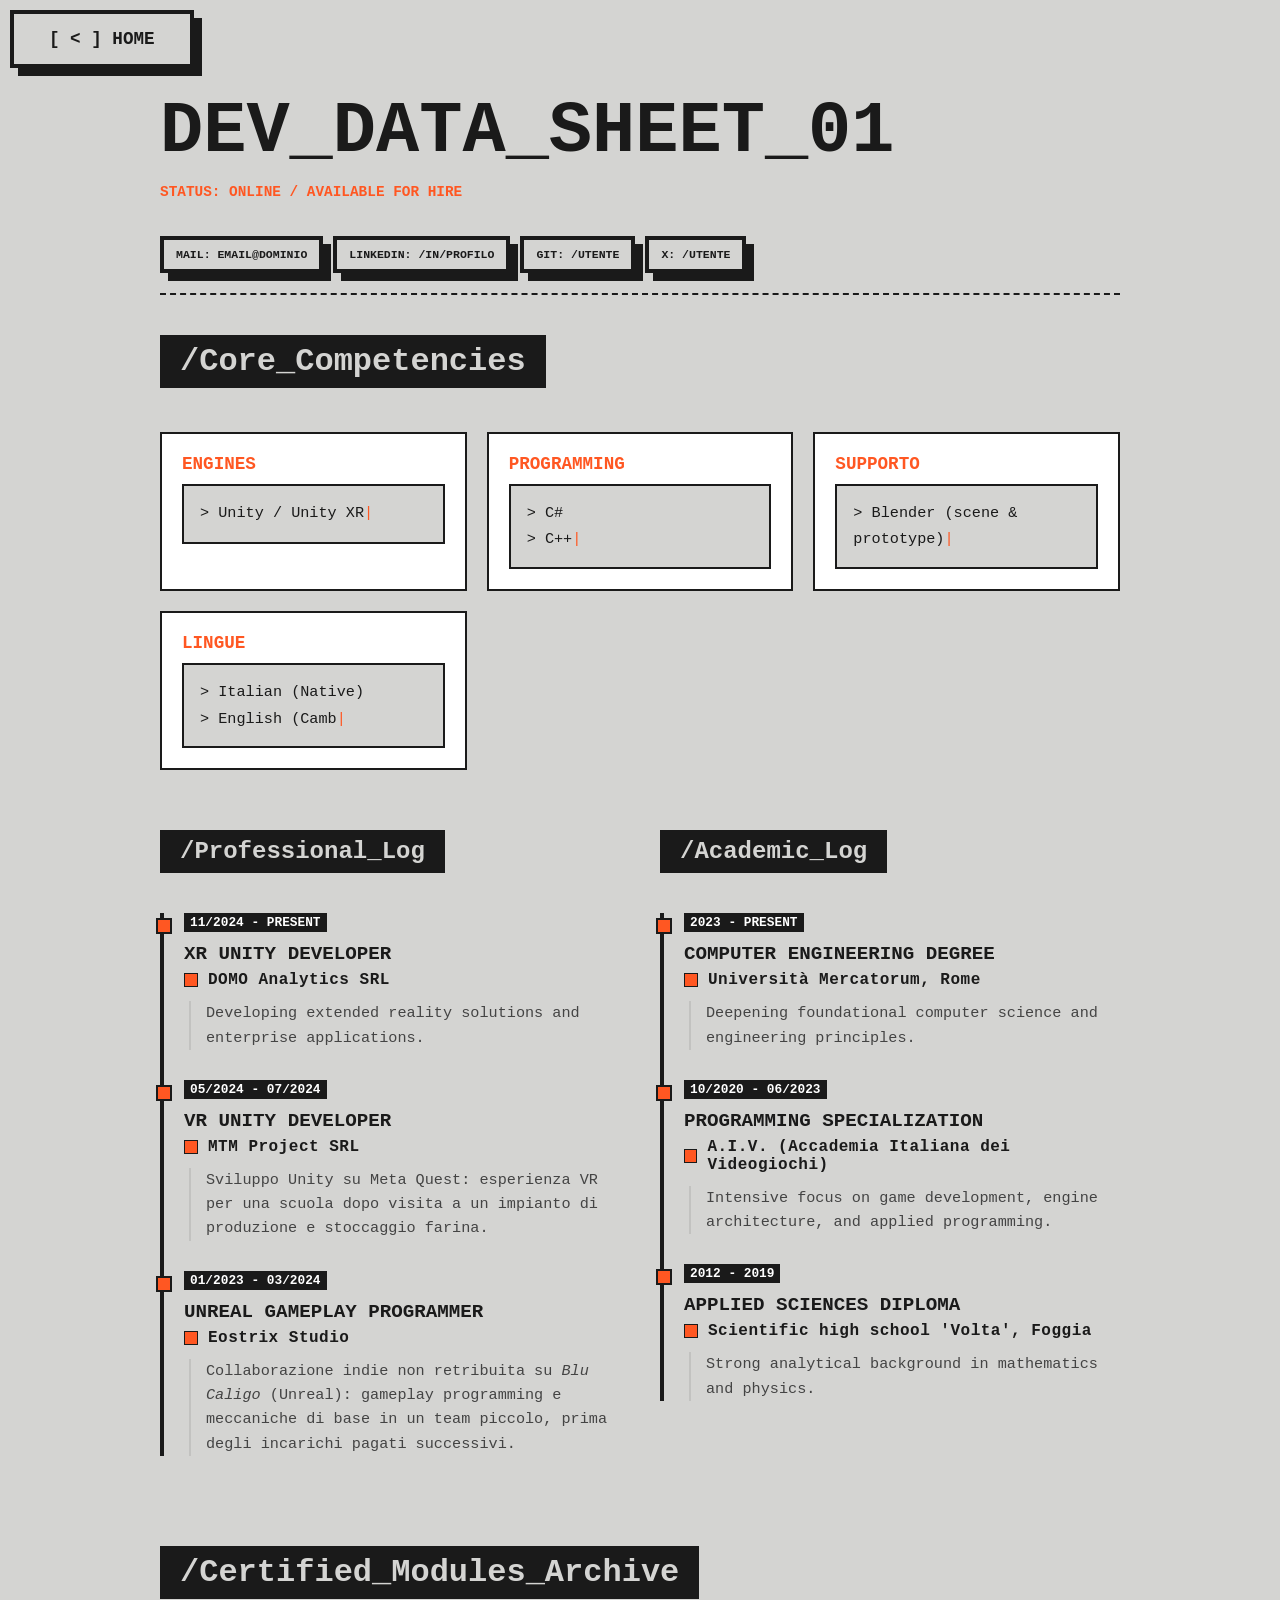
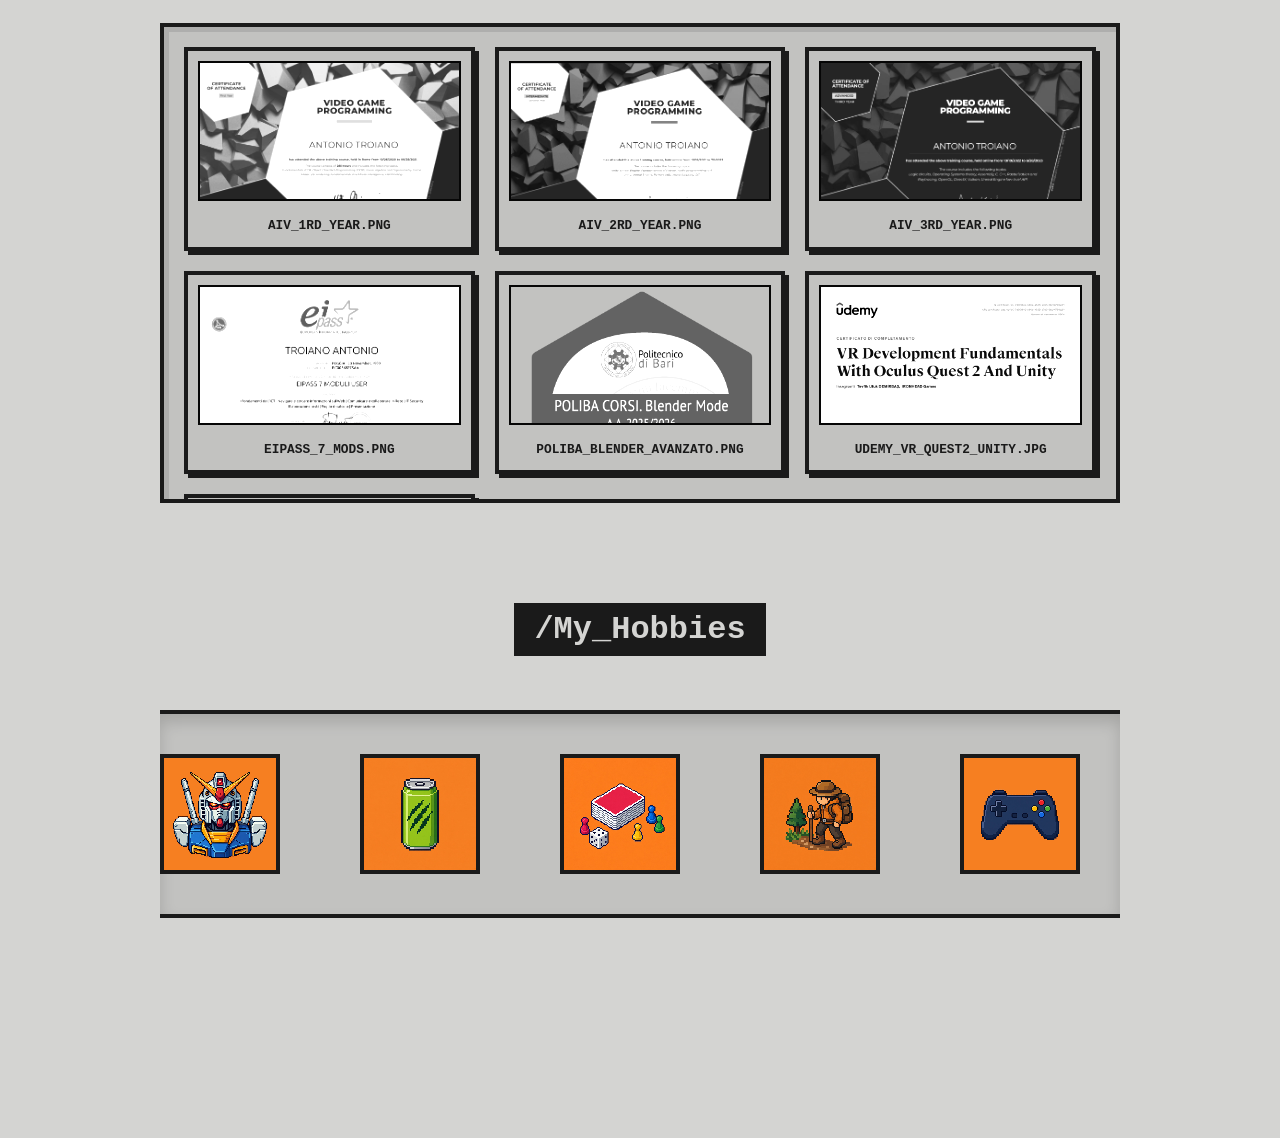
==== commit 5a8bfcbf: "Project: split portfolio styles and scripts into focused files - Extract style.css into styles/ shee" ====
--- a/about.html
+++ b/about.html
@@ -74,14 +74,13 @@
                             <span class="date">05/2024 - 07/2024</span>
                             <h3>VR Unity Developer</h3>
                             <a href="https://www.mtmproject.com/" target="_blank" class="company">MTM Project SRL</a>
-                            <p>Sviluppo Unity su Meta Quest: esperienza VR per una scuola dopo visita a un impianto di produzione e stoccaggio farina.
-                                <a href="project-mtm.html" style="color: var(--cmd-orange); font-weight: bold;">Scheda progetto &gt;&gt;</a></p>
+                            <p>Sviluppo Unity su Meta Quest: esperienza VR per una scuola dopo visita a un impianto di produzione e stoccaggio farina.</p>
                         </div>
                         <div class="timeline-item">
-                            <span class="date">10/2022 - 11/2023</span>
+                            <span class="date">01/2023 - 03/2024</span>
                             <h3>Unreal Gameplay Programmer</h3>
-                            <a href="https://www.youtube.com/watch?v=paD79--OYFQ" target="_blank" class="company">Eostrix Studio</a>
-                            <p>Core gameplay programming and mechanics development.</p>
+                            <a href="https://www.youtube.com/watch?v=paD79--OYFQ" target="_blank" rel="noopener noreferrer" class="company">Eostrix Studio</a>
+                            <p>Collaborazione indie non retribuita su <em>Blu Caligo</em> (Unreal): gameplay programming e meccaniche di base in un team piccolo, prima degli incarichi pagati successivi.</p>
                         </div>
                     </div>
                 </div>
@@ -180,6 +179,13 @@
         </section>
     </main>
 
+    <script src="js/retro-audio.js"></script>
+    <script src="js/pointer-feedback.js"></script>
+    <script src="js/section-snap.js"></script>
+    <script src="js/certificate-modal.js"></script>
+    <script src="js/skill-typewriter.js"></script>
+    <script src="js/scene-effects.js"></script>
+    <script src="js/section-index.js"></script>
     <script src="script.js"></script>
 </body>
 
--- a/style.css
+++ b/style.css
@@ -1,1457 +1,17 @@
-/* Global variables define the core color palette and border styling for the retro brutalist theme */
-:root {
-    --bg-gray: #D4D4D2;
-    --bg-dark-gray: #c2c2c0;
-    --brutal-black: #1A1A1A;
-    --cmd-orange: #FF5722;
-    --retro-border: 4px solid var(--brutal-black);
-}
-
-html {
-    scroll-snap-type: y proximity;
-}
-
-/* Basic reset ensures that margins and paddings do not interfere with our custom box sizing across different browsers */
-* {
-    box-sizing: border-box;
-    margin: 0;
-    padding: 0;
-}
-
-body {
-    font-family: 'Courier New', Courier, monospace;
-    background-color: var(--bg-gray);
-    color: var(--brutal-black);
-    overflow-x: hidden;
-}
-
-/* The layer class creates the sticky scrolling effect by fixing the height to the viewport and aligning content to the top */
-.layer {
-    position: sticky;
-    top: 0;
-    height: 100vh;
-    display: flex;
-    justify-content: center;
-    align-items: flex-start;
-    background-color: var(--bg-gray);
-    border-bottom: var(--retro-border);
-    padding: 60px 20px 20px 20px;
-    scroll-snap-align: start;
-    overflow: hidden;
-}
-
-/* Alternating the background color of even layers creates a clear visual separation when they stack over each other */
-.layer:nth-child(even) {
-    background-color: var(--bg-dark-gray);
-}
-
-/* A parked layer stays in the markup but leaves the scroll stack. The sibling rules keep the remaining screens alternating. */
-.layer.layer-off {
-    display: none;
-}
-
-#lavoro.layer-off ~ #personali {
-    background-color: var(--bg-dark-gray);
-}
-
-#lavoro.layer-off ~ #gamejam {
-    background-color: var(--bg-gray);
-}
-
-/* The scrollable content container allows internal scrolling for layers that hold more projects than the screen can fit */
-.scrollable-content {
-    width: 100%;
-    max-width: 1000px;
-    height: 100%;
-    min-height: 0;
-    overflow-y: auto;
-    padding-right: 15px;
-    padding-bottom: 24px;
-}
-
-/* Custom retro scrollbar styling applied specifically for Webkit browsers to match the heavy industrial aesthetic */
-.scrollable-content::-webkit-scrollbar {
-    width: 16px;
-}
-
-.scrollable-content::-webkit-scrollbar-track {
-    background: var(--bg-dark-gray);
-    border-left: 2px solid var(--brutal-black);
-}
-
-.scrollable-content::-webkit-scrollbar-thumb {
-    background: var(--cmd-orange);
-    border: 2px solid var(--brutal-black);
-    box-shadow: inset 2px 2px 0px rgba(255,255,255,0.3);
-}
-
-.scrollable-content::-webkit-scrollbar-thumb:hover {
-    background: #ff7043;
-}
-
-.content {
-    text-align: center;
-    max-width: 800px;
-}
-
-/* Typography styles adapt dynamically to the screen size to ensure headers remain impactful but readable */
-h1 {
-    font-size: clamp(2rem, 8vw, 4.5rem);
-    text-transform: uppercase;
-    margin-bottom: 1rem;
-    line-height: 0.9;
-}
-
-h2 {
-    font-size: 2rem;
-    background-color: var(--brutal-black);
-    color: var(--bg-gray);
-    padding: 8px 20px;
-    display: inline-block;
-    margin-bottom: 1.5rem;
-}
-
-p {
-    font-size: 1.2rem;
-    line-height: 1.6;
-    margin-bottom: 2rem;
-}
-
-/* UI Components feature hard shadows and translation effects to simulate the tactile feedback of physical mechanical buttons */
-.retro-btn {
-    display: inline-block;
-    background-color: var(--bg-gray);
-    color: var(--brutal-black);
-    border: var(--retro-border);
-    padding: 15px 35px;
-    font-size: 1.1rem;
-    font-weight: bold;
-    text-decoration: none;
-    text-transform: uppercase;
-    box-shadow: 8px 8px 0px var(--brutal-black);
-    transition: 0.1s;
-}
-
-.retro-btn:hover {
-    background-color: var(--cmd-orange);
-    color: white;
-    transform: translate(4px, 4px);
-    box-shadow: 4px 4px 0px var(--brutal-black);
-}
-
-/* The projects grid uses CSS Grid with auto-fit to automatically stack cards on mobile and place them side by side on desktop */
-.projects-grid {
-    display: grid;
-    grid-template-columns: repeat(auto-fill, minmax(300px, 1fr));
-    gap: 30px;
-    margin-top: 2rem;
-    width: 100%;
-}
-
-/* Project cards represent individual hardware modules and react by lifting upwards when the user hovers over them */
-.project-card {
-    background-color: var(--bg-gray);
-    border: var(--retro-border);
-    display: flex;
-    flex-direction: column;
-    text-align: left;
-    transition: transform 0.2s;
-    box-shadow: 6px 6px 0px var(--brutal-black);
-    cursor: pointer;
-}
-
-.project-card:hover {
-    transform: translate(-4px, -4px);
-    box-shadow: 10px 10px 0px var(--brutal-black);
-}
-
-.card-visual {
-    width: 100%;
-    height: 180px;
-    border-bottom: var(--retro-border);
-    background-color: #000;
-    display: flex;
-    justify-content: center;
-    align-items: center;
-    overflow: hidden;
-}
-
-/* We ensure that any media inside the card visual area behaves like a background-cover object */
-.card-visual video, 
-.card-visual img {
-    width: 100%;
-    height: 100%;
-    object-fit: cover;
-    filter: grayscale(20%) contrast(110%);
-}
-
-.placeholder-img {
-    color: var(--cmd-orange);
-    font-size: 0.8rem;
-    font-weight: bold;
-}
-
-/* Terminal-style miniatures for project cards without screenshots */
-.card-screen {
-    width: 100%;
-    height: 100%;
-    display: flex;
-    flex-direction: column;
-    background-color: #161616;
-    font-family: 'Courier New', Courier, monospace;
-    text-align: left;
-}
-
-.card-screen__bar {
-    display: flex;
-    align-items: stretch;
-    justify-content: space-between;
-    gap: 8px;
-    min-height: 28px;
-    padding-left: 10px;
-    background-color: #1A1A1A;
-    border-bottom: 2px solid var(--brutal-black);
-    flex-shrink: 0;
-}
-
-.card-screen__title {
-    align-self: center;
-    font-size: clamp(0.5rem, 2vw, 0.7rem);
-    color: #b6b6b3;
-    text-transform: uppercase;
-    letter-spacing: 0.08em;
-    white-space: nowrap;
-    overflow: hidden;
-    text-overflow: ellipsis;
-    min-width: 0;
-}
-
-.card-screen__controls {
-    display: flex;
-    align-items: stretch;
-    flex-shrink: 0;
-    margin-left: auto;
-}
-
-.card-screen__win {
-    display: flex;
-    align-items: center;
-    justify-content: center;
-    width: 28px;
-    font-size: 0.75rem;
-    line-height: 1;
-    color: #b6b6b3;
-    border-left: 1px solid #2e2e2c;
-}
-
-.card-screen__win--close {
-    color: var(--cmd-orange);
-    font-weight: bold;
-    font-size: 0.85rem;
-}
-
-.card-screen__body {
-    flex: 1;
-    min-height: 0;
-    padding: 10px 12px;
-    display: flex;
-    flex-direction: column;
-    gap: 6px;
-    position: relative;
-}
-
-.card-screen--showcase .card-screen__name {
-    margin: 0;
-    font-size: clamp(0.65rem, 2.5vw, 0.85rem);
-    font-weight: bold;
-    color: #b6b6b3;
-    letter-spacing: 0.05em;
-}
-
-.card-screen__badge {
-    margin: 0;
-    font-size: clamp(0.5rem, 2vw, 0.65rem);
-    color: var(--cmd-orange);
-    font-weight: bold;
-    letter-spacing: 0.15em;
-}
-
-.card-screen__btn {
-    display: inline-block;
-    align-self: flex-start;
-    margin-top: 2px;
-    padding: 4px 10px;
-    font-size: clamp(0.45rem, 1.8vw, 0.6rem);
-    font-weight: bold;
-    color: var(--brutal-black);
-    background-color: var(--bg-gray);
-    border: 2px solid var(--brutal-black);
-    box-shadow: 3px 3px 0 var(--brutal-black);
-    text-transform: uppercase;
-}
-
-.card-screen__layers {
-    margin-top: auto;
-    display: flex;
-    flex-direction: column;
-    gap: 4px;
-}
-
-.card-screen__layer-strip {
-    height: 8px;
-    background: linear-gradient(90deg, var(--bg-dark-gray) 0%, var(--bg-gray) 50%, var(--bg-dark-gray) 100%);
-    border: 2px solid var(--brutal-black);
-}
-
-.card-screen__layer-strip--alt {
-    opacity: 0.85;
-    margin-left: 4px;
-}
-
-.card-screen__body--flow {
-    padding: 6px 10px;
-    justify-content: center;
-}
-
-.card-screen__chip {
-    position: absolute;
-    top: 6px;
-    right: 8px;
-    font-size: 0.45rem;
-    color: #4ade80;
-    border: 1px solid #2e2e2c;
-    padding: 2px 5px;
-    letter-spacing: 0.05em;
-}
-
-.card-screen__flow {
-    display: flex;
-    flex-direction: column;
-    align-items: center;
-    gap: 2px;
-    width: 100%;
-}
-
-.card-screen__arch {
-    display: flex;
-    align-items: center;
-    gap: 8px;
-    width: 100%;
-    padding: 4px 8px;
-    background: rgba(15, 15, 15, 0.9);
-    border: 1px solid #2e2e2c;
-    box-shadow: 2px 2px 0 rgba(0, 0, 0, 0.4);
-}
-
-.card-screen__tag {
-    font-size: clamp(0.45rem, 1.6vw, 0.55rem);
-    font-weight: bold;
-    padding: 2px 6px;
-    color: #161616;
-    white-space: nowrap;
-    flex-shrink: 0;
-}
-
-.card-screen__tag--orange {
-    background: var(--cmd-orange);
-}
-
-.card-screen__tag--green {
-    background: #4ade80;
-}
-
-.card-screen__tag--gray {
-    background: #7a7a76;
-}
-
-.card-screen__arch-label {
-    font-size: clamp(0.45rem, 1.6vw, 0.6rem);
-    color: #b6b6b3;
-    white-space: nowrap;
-    overflow: hidden;
-    text-overflow: ellipsis;
-    min-width: 0;
-}
-
-.card-screen__arrow {
-    font-size: 0.5rem;
-    color: var(--cmd-orange);
-    line-height: 1;
-}
-
-.card-info {
-    padding: 20px;
-}
-
-.tag-container {
-    margin-bottom: 8px;
-    display: flex;
-    flex-wrap: wrap;
-    gap: 5px;
-}
-
-.card-info h3 {
-    margin: 10px 0;
-    font-size: 1.4rem;
-    text-transform: uppercase;
-}
-
-.card-info p {
-    font-size: 0.95rem;
-    text-align: left;
-    margin-bottom: 1.5rem;
-    min-height: 50px;
-}
-
-.tag {
-    font-size: 0.7rem;
-    background-color: var(--brutal-black);
-    color: var(--bg-gray);
-    padding: 2px 8px;
-    margin-right: 5px;
-    font-weight: bold;
-}
-
-.card-btn {
-    display: inline-block;
-    color: var(--cmd-orange);
-    text-decoration: none;
-    font-weight: bold;
-    font-size: 0.9rem;
-    text-transform: uppercase;
-}
-
-.card-btn:hover {
-    text-decoration: underline;
-}
-
-/* The about page container restricts the maximum width to maintain text readability and centers the entire block on the screen */
-.container-about {
-    max-width: 1000px;
-    margin: 0 auto;
-    padding: 100px 20px;
-}
-
-.top-nav {
-    position: fixed;
-    top: 20px;
-    left: 20px;
-    z-index: 100;
-}
-
-.nav-menu-btn {
-    display: none;
-    font-family: inherit;
-    cursor: pointer;
-}
-
-.nav-drawer-backdrop {
-    display: none;
-    position: fixed;
-    inset: 0;
-    z-index: 110;
-    background: rgba(0, 0, 0, 0.55);
-    border: none;
-    padding: 0;
-    cursor: pointer;
-}
-
-body.nav-drawer-open {
-    overflow: hidden;
-}
-
-body.nav-drawer-open .nav-drawer-backdrop {
-    display: block;
-}
-
-/* Pannello indice su viewport stretti (pagine progetto) */
-@media (max-width: 1399px) {
-    .top-nav {
-        left: 0;
-        right: 0;
-        top: 10px;
-        padding: 0 10px;
-        display: flex;
-        justify-content: space-between;
-        align-items: flex-start;
-        gap: 10px;
-        pointer-events: none;
-    }
-
-    .top-nav .retro-btn,
-    .top-nav .nav-menu-btn {
-        pointer-events: auto;
-    }
-
-    .nav-menu-btn {
-        display: inline-block;
-        flex-shrink: 0;
-    }
-
-    body .index-nav {
-        display: block;
-        left: auto;
-        right: 0;
-        top: 0;
-        bottom: 0;
-        width: min(320px, 86vw);
-        max-height: none;
-        height: auto;
-        transform: translateX(100%);
-        transition: transform 0.28s cubic-bezier(0.4, 0, 0.2, 1);
-        z-index: 120;
-        overflow-y: auto;
-        -webkit-overflow-scrolling: touch;
-        padding-top: 72px;
-    }
-
-    body .index-nav.is-open {
-        transform: translateX(0);
-    }
-
-    body .index-nav h3.index-nav-links-title {
-        margin-top: 14px;
-    }
-}
-
-@media (min-width: 1400px) {
-    .nav-menu-btn {
-        display: none !important;
-    }
-
-    body.nav-drawer-open .nav-drawer-backdrop {
-        display: none !important;
-    }
-}
-
-.about-header {
-    border-bottom: 2px dashed var(--brutal-black);
-    margin-bottom: 40px;
-    padding-bottom: 20px;
-}
-
-.status {
-    color: var(--cmd-orange);
-    font-weight: bold;
-    font-size: 0.9rem;
-}
-
-.contact-links {
-    display: flex;
-    flex-wrap: wrap;
-    justify-content: center;
-    gap: 10px;
-    margin-top: 18px;
-    max-width: 100%;
-}
-
-.about-header .contact-links {
-    justify-content: flex-start;
-    margin-top: 14px;
-}
-
-.contact-link {
-    font-size: 0.72rem;
-    padding: 8px 12px;
-    text-align: center;
-    word-break: break-word;
-    max-width: 100%;
-}
-
-#intro .contact-links {
-    margin-bottom: 8px;
-}
-
-.about-section {
-    margin-bottom: 60px;
-}
-
-/* --- BIO SUMMARY STYLING --- */
-.bio-box {
-    background-color: var(--brutal-black);
-    color: var(--bg-gray);
-    padding: 25px;
-    border-left: 8px solid var(--cmd-orange);
-    margin-top: 15px;
-    box-shadow: 10px 10px 0px var(--bg-dark-gray);
-}
-
-.bio-box p {
-    color: var(--bg-gray);
-    font-size: 1.1rem;
-    line-height: 1.7;
-    margin-bottom: 0;
-    text-align: left;
-}
-
-.skills-grid {
-    display: grid;
-    grid-template-columns: repeat(auto-fit, minmax(250px, 1fr));
-    gap: 20px;
-    margin-top: 20px;
-}
-
-.skill-box {
-    border: 2px solid var(--brutal-black);
-    padding: 20px;
-    background: #fff;
-}
-
-.skill-box h3 {
-    font-size: 1.1rem;
-    color: var(--cmd-orange);
-    margin-bottom: 10px;
-}
-
-.skill-box ul {
-    list-style: none;
-}
-
-.skill-box li::before {
-    content: "> ";
-    font-weight: bold;
-}
-
-/* Typewriter terminal block replacing the skill list */
-.about-typed {
-    border: 2px solid var(--brutal-black);
-    padding: 14px 16px;
-    background: var(--bg-gray);
-    min-height: 60px;
-    margin-top: 10px;
-}
-
-.about-typed .typed-line {
-    display: block;
-    font-size: 0.95rem;
-    line-height: 1.75;
-    color: var(--brutal-black);
-}
-
-.about-typed .cursor {
-    display: inline-block;
-    color: var(--cmd-orange);
-    animation: blink 0.8s step-end infinite;
-}
-
-@keyframes blink {
-    0%, 100% { opacity: 1; }
-    50% { opacity: 0; }
-}
-
-/* --- DUAL TIMELINE LAYOUT --- */
-.timeline-split {
-    display: flex;
-    gap: 40px;
-    width: 100%;
-}
-
-.timeline-column {
-    flex: 1;
-}
-
-.timeline-column h2 {
-    font-size: 1.5rem;
-    margin-bottom: 20px;
-}
-
-/* The timeline design relies on a left border and strategically placed absolute pseudo-elements to draw the connecting nodes */
-.timeline {
-    border-left: 4px solid var(--brutal-black);
-    padding-left: 20px;
-    margin-top: 20px;
-}
-
-.timeline-item {
-    margin-bottom: 30px;
-    position: relative;
-}
-
-/* This is the dot on the timeline line */
-.timeline-item::before {
-    content: "";
-    position: absolute;
-    left: -28px;
-    top: 5px;
-    width: 12px;
-    height: 12px;
-    background: var(--cmd-orange);
-    border: 2px solid var(--brutal-black);
-}
-
-.date {
-    font-size: 0.8rem;
-    font-weight: bold;
-    background: var(--brutal-black);
-    color: #fff;
-    padding: 2px 6px;
-}
-
-/* --- TIMELINE REFINEMENT WITH GRAPHIC ELEMENTS --- */
-.timeline-item h3 {
-    font-size: 1.2rem;
-    color: var(--brutal-black);
-    margin-top: 12px;
-    margin-bottom: 6px;
-    text-transform: uppercase;
-}
-
-/* We create a small orange block before the company name to act as a visual anchor */
-.timeline-item .company {
-    font-size: 1rem;
-    color: var(--brutal-black);
-    font-weight: bold;
-    display: flex;
-    align-items: center;
-    margin-bottom: 12px;
-    letter-spacing: 0.5px;
-    text-decoration: none; 
-    transition: color 0.2s ease, transform 0.2s ease; 
-}
-
-/* Effetto hover per le aziende che sono cliccabili (link) */
-.timeline-item a.company:hover {
-    color: var(--cmd-orange);
-    transform: translateX(5px);
-}
-
-.timeline-item .company::before {
-    content: "";
-    display: inline-block;
-    width: 12px;
-    height: 12px;
-    background-color: var(--cmd-orange);
-    margin-right: 10px;
-    border: 1px solid var(--brutal-black);
-}
-
-.timeline-item p {
-    font-size: 0.95rem;
-    line-height: 1.6;
-    color: #444;
-    border-left: 2px solid var(--bg-dark-gray);
-    padding-left: 15px;
-    margin-left: 5px;
-    margin-bottom: 0;
-}
-
-/* --- CERTIFICATE SCROLL RECT SYSTEM --- */
-.cert-scroll-viewer {
-    width: 100%;
-    max-height: 480px; 
-    overflow-y: auto;
-    background-color: var(--bg-dark-gray);
-    border: var(--retro-border);
-    padding: 20px;
-    box-shadow: inset 5px 5px 0px rgba(0,0,0,0.1);
-}
-
-.certificate-gallery {
-    display: grid;
-    grid-template-columns: repeat(3, 1fr); 
-    gap: 20px;
-}
-
-/* Reusing custom retro scrollbar for the certificate viewer */
-.cert-scroll-viewer::-webkit-scrollbar {
-    width: 14px;
-}
-
-.cert-scroll-viewer::-webkit-scrollbar-track {
-    background: var(--bg-gray);
-    border-left: 2px solid var(--brutal-black);
-}
-
-.cert-scroll-viewer::-webkit-scrollbar-thumb {
-    background: var(--cmd-orange);
-    border: 2px solid var(--brutal-black);
-}
-
-/* --- CERTIFICATE GALLERY & MODAL VIEWER --- */
-.cert-thumbnail {
-    border: var(--retro-border);
-    background: var(--bg-dark-gray);
-    padding: 10px;
-    cursor: pointer;
-    transition: transform 0.2s, box-shadow 0.2s;
-    box-shadow: 4px 4px 0px var(--brutal-black);
-    text-align: center;
-}
-
-.cert-thumbnail:hover {
-    transform: translate(-4px, -4px);
-    box-shadow: 8px 8px 0px var(--brutal-black);
-    background: var(--cmd-orange);
-    color: white;
-}
-
-.cert-thumbnail img {
-    width: 100%;
-    height: 140px;
-    object-fit: cover;
-    object-position: top;
-    border: 2px solid var(--brutal-black);
-    margin-bottom: 10px;
-    filter: grayscale(100%) contrast(120%);
-    transition: filter 0.3s;
-}
-
-.cert-thumbnail:hover img {
-    filter: grayscale(0%) contrast(100%);
-}
-
-.cert-thumbnail p {
-    font-size: 0.8rem;
-    font-weight: bold;
-    margin-bottom: 0;
-}
-
-/* The popup background overlay */
-.modal {
-    position: fixed;
-    top: 0;
-    left: 0;
-    width: 100%;
-    height: 100%;
-    background-color: rgba(0, 0, 0, 0.85);
-    z-index: 1000;
-    display: flex;
-    justify-content: center;
-    align-items: center;
-    backdrop-filter: blur(4px);
-}
-
-.modal.hidden {
-    display: none;
-}
-
-/* The container holding the full image inside the popup */
-.modal-content {
-    background-color: var(--bg-gray);
-    border: var(--retro-border);
-    padding: 20px;
-    max-width: 90%;
-    max-height: 95vh;
-    display: flex;
-    flex-direction: column;
-    box-shadow: 15px 15px 0px black;
-}
-
-.close-modal {
-    align-self: flex-end;
-    cursor: pointer;
-    font-weight: bold;
-    color: var(--cmd-orange);
-    background: var(--brutal-black);
-    padding: 5px 15px;
-    margin-bottom: 10px;
-    border: 2px solid var(--cmd-orange);
-    transition: 0.1s;
-}
-
-.close-modal:hover {
-    background: var(--cmd-orange);
-    color: var(--brutal-black);
-    border: 2px solid var(--brutal-black);
-}
-
-#modal-image {
-    max-width: 100%;
-    max-height: 75vh;
-    object-fit: contain;
-    border: 2px solid var(--brutal-black);
-}
-
-/* MOBILE RESPONSIVENESS */
-@media (max-width: 768px) {
-    .timeline-split {
-        flex-direction: column;
-        gap: 60px;
-    }
-}
-
-@media (max-width: 768px) {
-    .scroll-indicator {
-        display: none;
-    }
-}
-
-@media (max-width: 600px) {
-    .certificate-gallery {
-        grid-template-columns: repeat(2, 1fr);
-    }
-    .cert-scroll-viewer {
-        max-height: 600px;
-    }
-}
-
-/* --- PROFILE PIXEL ICON STYLING (RAW BRUTALIST UPDATE) --- */
-
-.profile-icon-container {
-    display: flex;
-    justify-content: center;
-    margin-bottom: 15px; 
-}
-
-.profile-pixel-art {
-    width: 250px; 
-    height: 250px;
-    object-fit: cover;
-    padding: 0;
-    image-rendering: pixelated;
-    image-rendering: crisp-edges;
-    background-color: #ffffff; 
-    border: var(--retro-border);
-    box-shadow: 15px 15px 0px var(--brutal-black); 
-    transition: transform 0.2s, box-shadow 0.2s, border-color 0.2s;
-}
-
-.profile-pixel-art:hover {
-    transform: translate(-8px, -8px); 
-    box-shadow: 23px 23px 0px var(--brutal-black); 
-    border-color: var(--cmd-orange); 
-}
-
-#intro {
-    align-items: center;
-    position: relative;
-}
-
-/* Scroll hint: animated chevrons flanking the CTA button */
-.btn-scroll-wrapper {
-    display: flex;
-    align-items: center;
-    justify-content: center;
-    gap: 20px;
-}
-
-.scroll-hint {
-    display: flex;
-    flex-direction: column;
-    align-items: center;
-    pointer-events: none;
-    user-select: none;
-}
-
-/* Scroll hint wrapping the "Scroll for projects" label below the CTA */
-.projects-hint {
-    flex-direction: row;
-    justify-content: center;
-    gap: 22px;
-    margin-top: 48px;
-}
-
-.projects-hint .chevron-group {
-    display: flex;
-    flex-direction: row;
-    gap: 2px;
-    align-items: center;
-}
-
-.scroll-label {
-    font-size: 0.8rem;
-    color: var(--brutal-black);
-    letter-spacing: 2px;
-    text-transform: uppercase;
-}
-
-.scroll-hint .chevron {
-    font-size: 0.9rem;
-    line-height: 0.75;
-    color: var(--cmd-orange);
-    opacity: 0;
-    animation: chevronDrop 1.8s ease-in-out infinite;
-}
-
-.scroll-hint .chevron:nth-child(1) { animation-delay: 0s; }
-.scroll-hint .chevron:nth-child(2) { animation-delay: 0.25s; }
-
-@keyframes chevronDrop {
-    0% { opacity: 0; transform: translateY(-6px); }
-    30% { opacity: 1; }
-    70% { opacity: 1; }
-    100% { opacity: 0; transform: translateY(6px); }
-}
-
-#intro p {
-    margin-bottom: 30px;
-}
-
-.btn-intro {
-    margin-top: 0px;
-}
-
-/* ========================================== */
-/* --- MY HOBBIES INFINITE MARQUEE STYLING -- */
-/* ========================================== */
-
-#hobbies-section {
-    margin-top: 100px; /* Aumentato leggermente lo stacco */
-    text-align: center;
-    padding-bottom: 60px; /* Spazio extra in fondo alla pagina */
-}
-
-.hobbies-marquee-container {
-    width: 100%;
-    overflow: hidden;
-    background: var(--bg-dark-gray);
-    border-top: 4px solid var(--brutal-black); /* Bordo più spesso in linea con il resto */
-    border-bottom: 4px solid var(--brutal-black);
-    padding: 40px 0; /* Più respiro verticale per le icone grandi */
-    margin-top: 30px;
-    box-shadow: inset 0px 8px 15px rgba(0,0,0,0.15);
-    display: flex;
-}
-
-.hobbies-marquee-track {
-    display: flex;
-    gap: 80px; /* Più spazio tra le icone grandi */
-    padding-right: 80px; /* Deve corrispondere al gap per il loop perfetto */
-    width: max-content;
-    animation: scrollMarquee 30s linear infinite; /* Rallentato un filo per compensare la grandezza */
-}
-
-
-.hobby-item {
-    flex-shrink: 0;
-    width: 120px; /* RADDOPPIATA LA GRANDEZZA */
-    height: 120px;
-    background-color: var(--brutal-black); 
-    border: 4px solid var(--brutal-black); /* Bordo più spesso per bilanciare */
-    cursor: crosshair; 
-    position: relative;
-    transition: transform 0.25s cubic-bezier(0.175, 0.885, 0.32, 1.275), 
-                border-color 0.2s, 
-                box-shadow 0.2s;
-}
-
-.hobby-item img {
-    width: 100%;
-    height: 100%;
-    object-fit: cover;
-    image-rendering: pixelated; 
-    image-rendering: crisp-edges;
-    background-color: var(--bg-gray);
-    display: block;
-}
-
-.hobby-item:hover {
-    transform: scale(1.2); /* Zoom leggermente ridotto (visto che partiamo da più grandi) */
-    border-color: var(--cmd-orange);
-    box-shadow: 10px 10px 0px rgba(0,0,0,0.5); /* Ombra più definita */
-    z-index: 10;
-}
-
-/* Animazione fluida millimetrica */
-@keyframes scrollMarquee {
-    0% { transform: translateX(0); }
-    100% { transform: translateX(-50%); } 
-}
-
-/* ========================================= */
-/* --- MOBILE RESPONSIVENESS (≤ 768px)  ---- */
-/* ========================================= */
-@media (max-width: 768px) {
-
-    /* --- LAYERS / SECTIONS --- */
-    .layer {
-        padding: 50px 12px 16px 12px;
-    }
-
-    .content,
-    .scrollable-content {
-        max-width: 100%;
-        width: 100%;
-        padding-right: 8px;
-    }
-
-    /* --- TYPOGRAPHY --- */
-    h1 {
-        font-size: 2rem;
-        line-height: 1;
-    }
-
-    h2 {
-        font-size: 1.3rem;
-        padding: 6px 14px;
-        margin-bottom: 1rem;
-    }
-
-    p {
-        font-size: 1rem;
-        margin-bottom: 1.2rem;
-    }
-
-    /* --- INTRO / PROFILE --- */
-    #intro {
-        padding-top: 40px;
-    }
-
-    .profile-pixel-art {
-        width: 150px;
-        height: 150px;
-        box-shadow: 8px 8px 0px var(--brutal-black);
-    }
-
-    .profile-pixel-art:hover {
-        transform: translate(-4px, -4px);
-        box-shadow: 12px 12px 0px var(--brutal-black);
-    }
-
-    .btn-scroll-wrapper {
-        flex-direction: column;
-        gap: 10px;
-    }
-
-    .projects-hint {
-        margin-top: 24px;
-        gap: 14px;
-    }
-
-    .scroll-label {
-        font-size: 0.65rem;
-    }
-
-    /* --- BUTTONS --- */
-    .retro-btn {
-        padding: 12px 24px;
-        font-size: 0.95rem;
-        box-shadow: 5px 5px 0px var(--brutal-black);
-    }
-
-    .retro-btn:hover {
-        transform: translate(3px, 3px);
-        box-shadow: 3px 3px 0px var(--brutal-black);
-    }
-
-    /* --- PROJECTS GRID --- */
-    .projects-grid {
-        grid-template-columns: repeat(2, 1fr);
-        gap: 12px;
-        margin-top: 1.2rem;
-    }
-
-    .projects-grid .project-card:only-child {
-        grid-column: 1 / -1;
-    }
-
-    .project-card {
-        box-shadow: 4px 4px 0px var(--brutal-black);
-    }
-
-    .project-card:hover {
-        transform: translate(-2px, -2px);
-        box-shadow: 6px 6px 0px var(--brutal-black);
-    }
-
-    .card-visual {
-        height: 90px;
-    }
-
-    .card-visual video,
-    .card-visual img {
-        width: 100%;
-        height: 100%;
-        object-fit: cover;
-    }
-
-    .placeholder-img {
-        font-size: 0.6rem;
-    }
-
-    .card-screen__bar {
-        min-height: 18px;
-        padding-left: 6px;
-        gap: 4px;
-    }
-
-    .card-screen__title {
-        font-size: 0.45rem;
-    }
-
-    .card-screen__win {
-        width: 14px;
-        font-size: 0.45rem;
-    }
-
-    .card-screen__win--close {
-        font-size: 0.55rem;
-    }
-
-    .card-screen__body {
-        padding: 4px 6px;
-        gap: 2px;
-    }
-
-    .card-screen__hide-mobile {
-        display: none;
-    }
-
-    .card-screen--showcase .card-screen__name {
-        font-size: 0.5rem;
-    }
-
-    .card-screen__btn {
-        padding: 2px 5px;
-        font-size: 0.4rem;
-        box-shadow: 2px 2px 0 var(--brutal-black);
-    }
-
-    .card-screen__layers {
-        gap: 2px;
-    }
-
-    .card-screen__layer-strip {
-        height: 4px;
-        border-width: 1px;
-    }
-
-    .card-screen__arch-label {
-        display: none;
-    }
-
-    .card-screen__arch {
-        padding: 2px 6px;
-        gap: 4px;
-    }
-
-    .card-screen__arrow {
-        font-size: 0.35rem;
-    }
-
-    .card-screen__body--flow {
-        padding: 2px 4px;
-    }
-
-    .card-info {
-        padding: 10px;
-    }
-
-    .card-info h3 {
-        font-size: 0.8rem;
-        margin: 6px 0;
-    }
-
-    .card-info p {
-        font-size: 0.7rem;
-        min-height: auto;
-        margin-bottom: 0.6rem;
-        line-height: 1.4;
-    }
-
-    .tag-container {
-        gap: 3px;
-        margin-bottom: 4px;
-    }
-
-    .tag {
-        font-size: 0.5rem;
-        padding: 1px 4px;
-    }
-
-    .card-btn {
-        font-size: 0.7rem;
-    }
-
-    /* --- ABOUT PAGE --- */
-    .container-about {
-        padding: 70px 14px 40px 14px;
-    }
-
-    .top-nav {
-        top: 10px;
-    }
-
-    .top-nav:not(:has(.nav-menu-btn)) {
-        left: 10px;
-    }
-
-    .top-nav .retro-btn,
-    .top-nav .nav-menu-btn {
-        padding: 8px 14px;
-        font-size: 0.8rem;
-    }
-
-    .about-header h1 {
-        font-size: 1.6rem;
-    }
-
-    .skills-grid {
-        grid-template-columns: 1fr;
-        gap: 14px;
-    }
-
-    .skill-box {
-        padding: 14px;
-    }
-
-    .skill-box h3 {
-        font-size: 0.95rem;
-    }
-
-    .about-typed {
-        padding: 10px 12px;
-    }
-
-    .about-typed .typed-line {
-        font-size: 0.8rem;
-    }
-
-    /* --- BIO BOX --- */
-    .bio-box {
-        padding: 16px;
-        border-left-width: 5px;
-        box-shadow: 6px 6px 0px var(--bg-dark-gray);
-    }
-
-    .bio-box p {
-        font-size: 0.95rem;
-    }
-
-    /* --- TIMELINE --- */
-    .timeline-column h2 {
-        font-size: 1.2rem;
-    }
-
-    .timeline-item h3 {
-        font-size: 1rem;
-    }
-
-    .timeline-item .company {
-        font-size: 0.9rem;
-    }
-
-    .timeline-item p {
-        font-size: 0.85rem;
-    }
-
-    /* --- CERTIFICATES --- */
-    .cert-scroll-viewer {
-        padding: 12px;
-    }
-
-    .cert-thumbnail img {
-        height: 100px;
-    }
-
-    .cert-thumbnail p {
-        font-size: 0.65rem;
-    }
-
-    .modal-content {
-        max-width: 95%;
-        padding: 12px;
-    }
-
-    #modal-image {
-        max-height: 70vh;
-    }
-
-    .close-modal {
-        padding: 4px 10px;
-        font-size: 0.8rem;
-    }
-
-    /* --- HOBBIES MARQUEE --- */
-    #hobbies-section {
-        margin-top: 60px;
-        padding-bottom: 40px;
-    }
-
-    .hobbies-marquee-container {
-        padding: 24px 0;
-        margin-top: 20px;
-    }
-
-    .hobbies-marquee-track {
-        gap: 40px;
-        padding-right: 40px;
-    }
-
-    .hobby-item {
-        width: 80px;
-        height: 80px;
-    }
-
-    .hobby-item:hover {
-        transform: scale(1.15);
-        box-shadow: 6px 6px 0px rgba(0,0,0,0.5);
-    }
-
-    /* --- SCROLL SNAP OFF (JS handles transitions) --- */
-    html {
-        scroll-snap-type: none;
-    }
-}
-
-/* ========================================= */
-/* --- RETRO PAGE TRANSITION OVERLAY   ---- */
-/* ========================================= */
-.page-transition-overlay {
-    position: fixed;
-    inset: 0;
-    z-index: 9999;
-    background: var(--brutal-black);
-    transform: translateY(100%);
-    pointer-events: none;
-    display: flex;
-    flex-direction: column;
-    align-items: center;
-    justify-content: center;
-    gap: 18px;
-    opacity: 0;
-    transition: none;
-}
-
-.page-transition-overlay.active {
-    pointer-events: all;
-    opacity: 1;
-    transform: translateY(0);
-    transition: transform 0.4s cubic-bezier(0.7, 0, 0.3, 1);
-}
-
-.page-transition-overlay.exit {
-    transform: translateY(-100%);
-    transition: transform 0.4s cubic-bezier(0.7, 0, 0.3, 1);
-}
-
-.transition-text {
-    font-family: 'Courier New', Courier, monospace;
-    color: var(--cmd-orange);
-    font-size: clamp(0.9rem, 3vw, 1.6rem);
-    text-transform: uppercase;
-    letter-spacing: 4px;
-    animation: transitionBlink 0.5s step-end infinite;
-}
-
-.transition-bar {
-    width: clamp(120px, 40vw, 300px);
-    height: 6px;
-    background: var(--brutal-black);
-    border: 2px solid var(--cmd-orange);
-    overflow: hidden;
-}
-
-.transition-bar::after {
-    content: '';
-    display: block;
-    width: 0%;
-    height: 100%;
-    background: var(--cmd-orange);
-    animation: transitionProgress 0.5s ease-out forwards;
-}
-
-.page-transition-overlay.exit .transition-bar::after {
-    width: 100%;
-    animation: none;
-}
-
-@keyframes transitionBlink {
-    0%, 100% { opacity: 1; }
-    50% { opacity: 0.3; }
-}
-
-@keyframes transitionProgress {
-    0% { width: 0%; }
-    100% { width: 100%; }
-}+@import url("styles/design-tokens.css");
+@import url("styles/reset.css");
+@import url("styles/scroll-layers.css");
+@import url("styles/typography.css");
+@import url("styles/retro-button.css");
+@import url("styles/project-cards.css");
+@import url("styles/about-page.css");
+@import url("styles/bio-summary.css");
+@import url("styles/skill-typewriter.css");
+@import url("styles/timeline.css");
+@import url("styles/certificates.css");
+@import url("styles/mobile-responsiveness.css");
+@import url("styles/profile-pixel.css");
+@import url("styles/scroll-hint.css");
+@import url("styles/hobbies-marquee.css");
+@import url("styles/mobile-768.css");
+@import url("styles/page-transition.css");
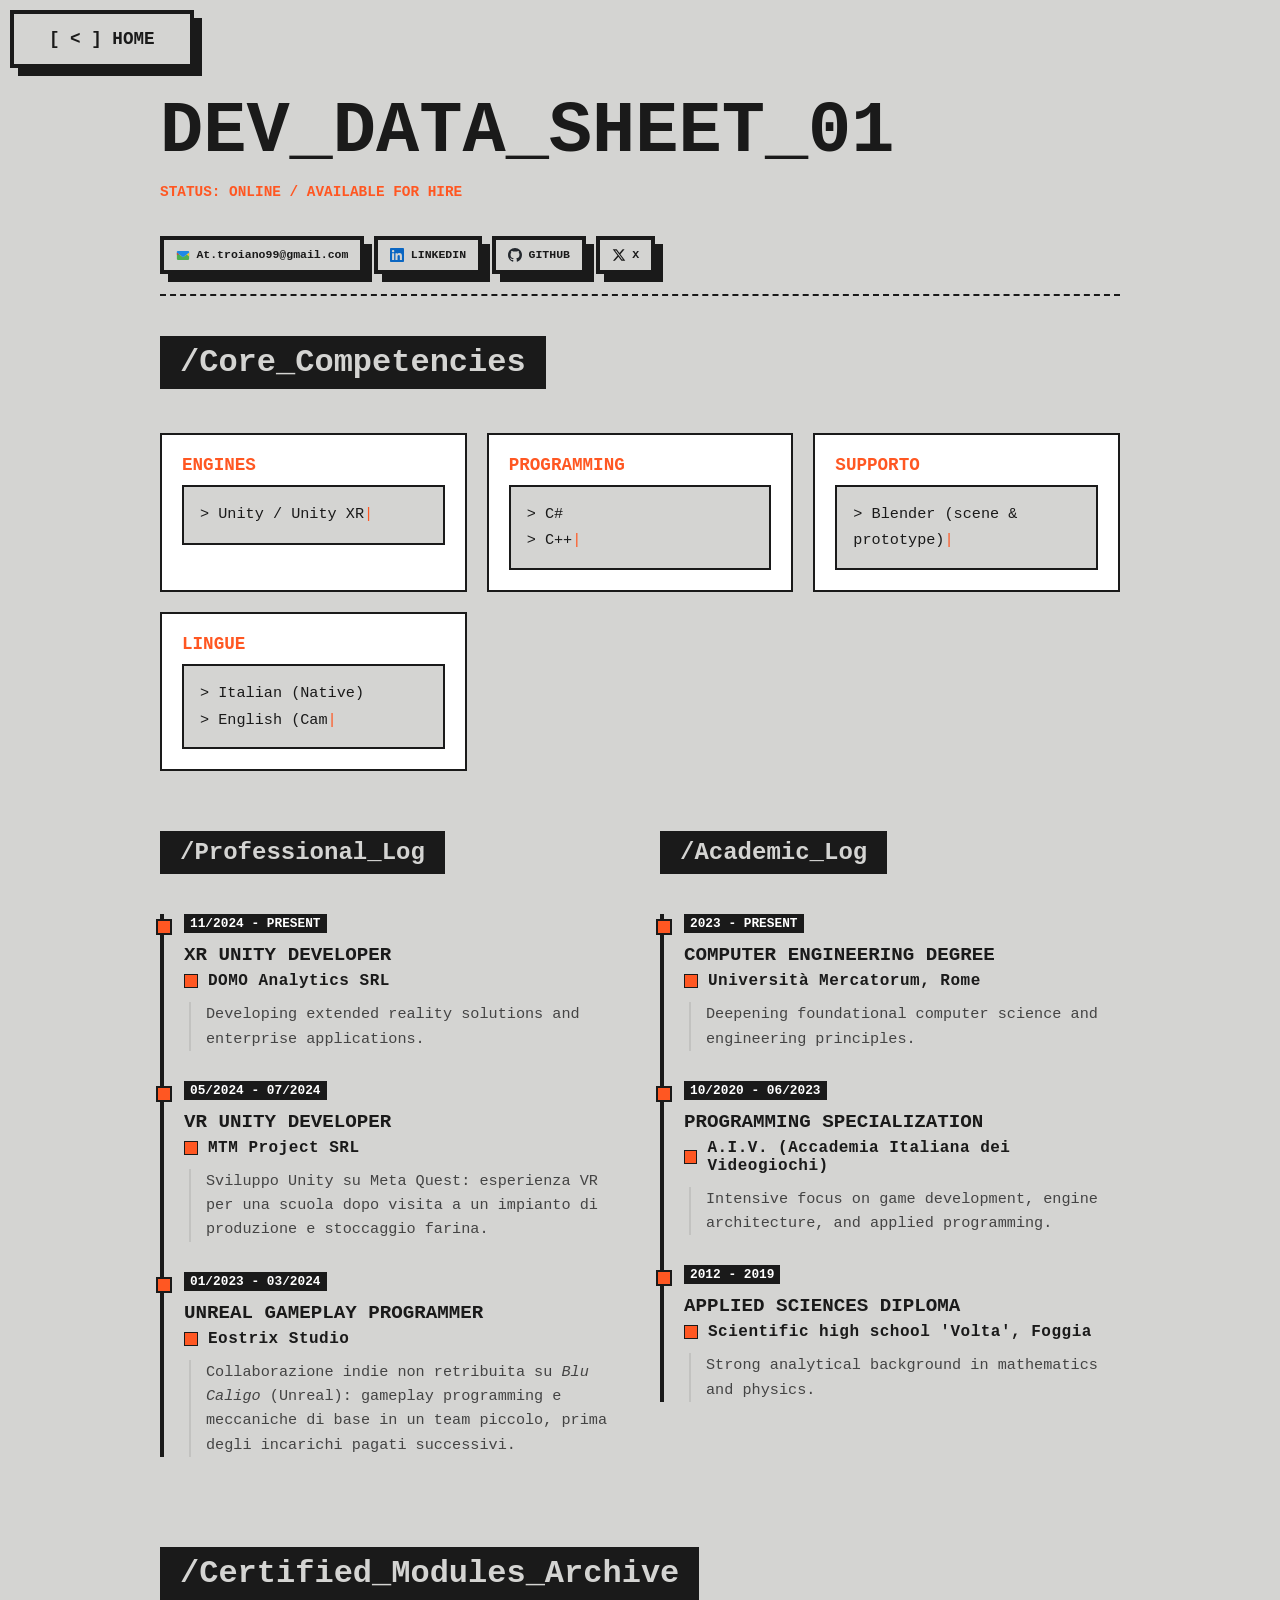
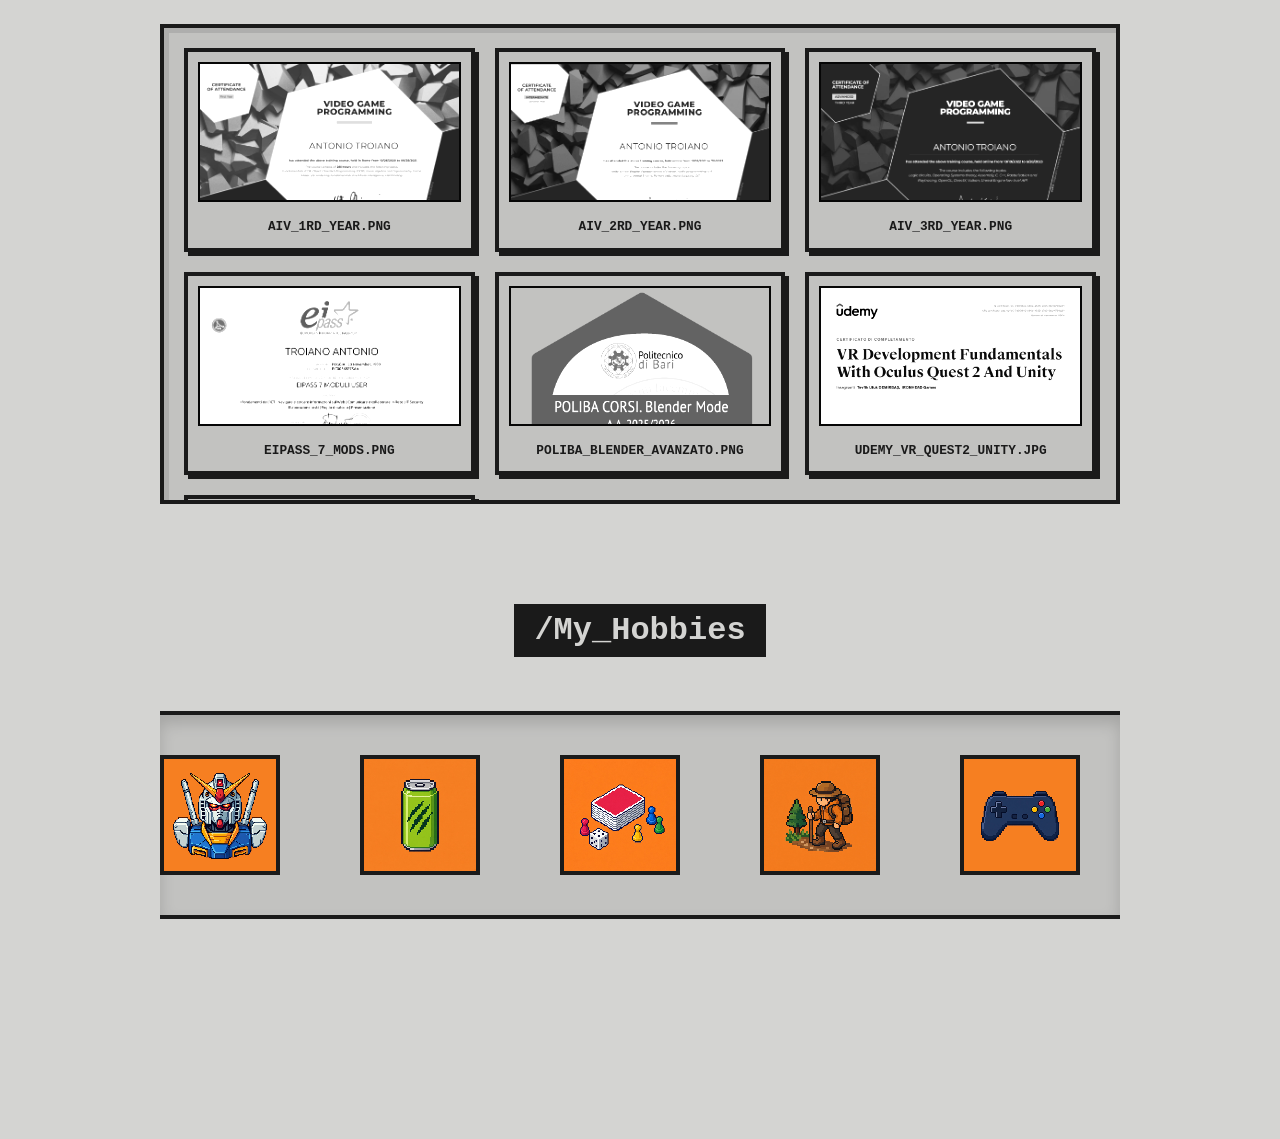
==== commit 23dff60f: "Project: refresh contact links and Blucaligo portfolio content - Wire real social URLs and Gmail cop" ====
--- a/about.html
+++ b/about.html
@@ -19,10 +19,10 @@
             <h1>DEV_DATA_SHEET_01</h1>
             <p class="status">STATUS: ONLINE / AVAILABLE FOR HIRE</p>
             <nav class="contact-links" aria-label="Contact links">
-                <a href="mailto:EMAIL@DOMINIO" class="retro-btn contact-link">MAIL: EMAIL@DOMINIO</a>
-                <a href="https://www.linkedin.com/in/PROFILO" class="retro-btn contact-link" target="_blank" rel="noopener noreferrer">LINKEDIN: /in/PROFILO</a>
-                <a href="https://github.com/UTENTE" class="retro-btn contact-link" target="_blank" rel="noopener noreferrer">GIT: /UTENTE</a>
-                <a href="https://x.com/UTENTE" class="retro-btn contact-link" target="_blank" rel="noopener noreferrer">X: /UTENTE</a>
+                <button type="button" class="retro-btn contact-link contact-link--gmail" data-copy-mail="At.troiano99@gmail.com" aria-label="Copia indirizzo email At.troiano99@gmail.com"><svg class="contact-link__icon contact-link__icon--gmail" xmlns="http://www.w3.org/2000/svg" width="14" height="14" viewBox="0 0 48 48" aria-hidden="true"><path fill="#4caf50" d="M45 16.18v21.82c0 1.66-1.34 3-3 3H6c-1.66 0-3-1.34-3-3V16.18l21 15.18L45 16.18z"/><path fill="#1e88e5" d="M45 16.18L24 31.36 3 16.18V13c0-1.66 1.34-3 3-3h36c1.66 0 3 1.34 3 3v3.18z"/><path fill="#e53935" d="M3 16.18l8.5 6.5L3 23.18V16.18z"/><path fill="#fbc02d" d="M45 16.18l-8.5 6.5 8.5 6.5V16.18z"/></svg>At.troiano99@gmail.com</button>
+                <a href="https://www.linkedin.com/in/antonio-troiano-652730238/" class="retro-btn contact-link contact-link--linkedin" target="_blank" rel="noopener noreferrer"><svg class="contact-link__icon" xmlns="http://www.w3.org/2000/svg" width="14" height="14" viewBox="0 0 24 24" aria-hidden="true"><path fill="currentColor" d="M20.447 20.452h-3.554v-5.569c0-1.328-.027-3.037-1.852-3.037-1.853 0-2.136 1.445-2.136 2.939v5.667H9.351V9h3.414v1.561h.046c.477-.9 1.637-1.85 3.37-1.85 3.601 0 4.267 2.37 4.267 5.455v6.286zM5.337 7.433c-1.144 0-2.063-.926-2.063-2.065 0-1.138.92-2.063 2.063-2.063 1.14 0 2.064.925 2.064 2.063 0 1.139-.925 2.065-2.064 2.065zm1.782 13.019H3.555V9h3.564v11.452zM22.225 0H1.771C.792 0 0 .774 0 1.729v20.542C0 23.227.792 24 1.771 24h20.451C23.2 24 24 23.227 24 22.271V1.729C24 .774 23.2 0 22.222 0h.003z"/></svg>LinkedIn</a>
+                <a href="https://github.com/Rene9267" class="retro-btn contact-link contact-link--github" target="_blank" rel="noopener noreferrer"><svg class="contact-link__icon" xmlns="http://www.w3.org/2000/svg" width="14" height="14" viewBox="0 0 24 24" aria-hidden="true"><path fill="currentColor" d="M12 0c-6.626 0-12 5.373-12 12 0 5.302 3.438 9.8 8.207 11.387.599.111.793-.261.793-.577v-2.234c-3.338.726-4.033-1.416-4.033-1.416-.546-1.387-1.333-1.756-1.333-1.756-1.089-.745.083-.729.083-.729 1.205.084 1.839 1.237 1.839 1.237 1.07 1.834 2.807 1.304 3.492.997.107-.775.418-1.305.762-1.604-2.665-.305-5.467-1.334-5.467-5.931 0-1.311.469-2.381 1.236-3.221-.124-.303-.535-1.524.117-3.176 0 0 1.008-.322 3.301 1.23.957-.266 1.983-.399 3.003-.404 1.02.005 2.047.138 3.006.404 2.291-1.552 3.297-1.23 3.297-1.23.653 1.653.242 2.874.118 3.176.77.84 1.235 1.911 1.235 3.221 0 4.609-2.807 5.624-5.479 5.921.43.372.823 1.102.823 2.222v3.293c0 .319.192.694.801.576 4.765-1.589 8.199-6.086 8.199-11.386 0-6.627-5.373-12-12-12z"/></svg>GitHub</a>
+                <a href="https://x.com/A_Rene9267" class="retro-btn contact-link contact-link--x" target="_blank" rel="noopener noreferrer"><svg class="contact-link__icon" xmlns="http://www.w3.org/2000/svg" width="14" height="14" viewBox="0 0 24 24" aria-hidden="true"><path fill="currentColor" d="M18.244 2.25h3.308l-7.227 8.26 8.502 11.24H16.17l-5.214-6.817L4.99 21.75H1.68l7.73-8.835L1.254 2.25H8.08l4.713 6.231zm-1.161 17.52h1.833L7.084 4.126H5.117z"/></svg>X</a>
             </nav>
         </header>
 
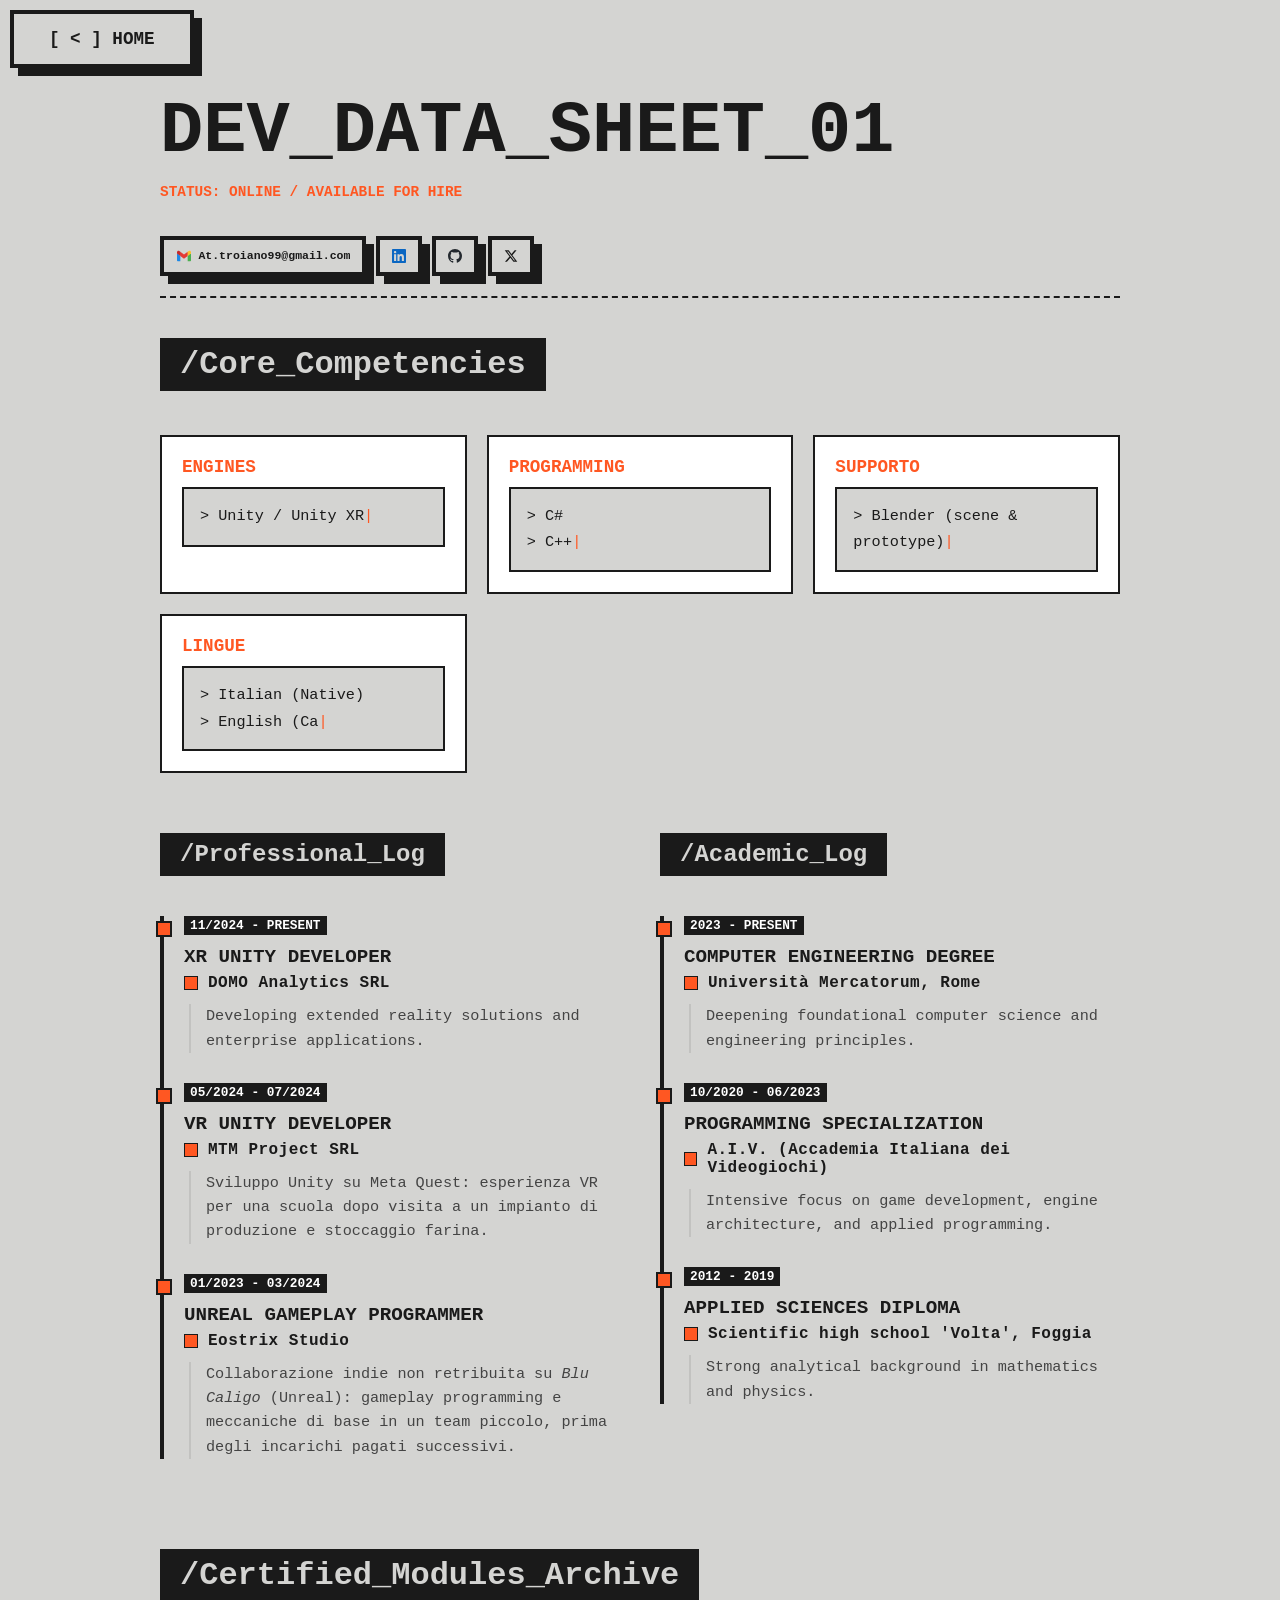
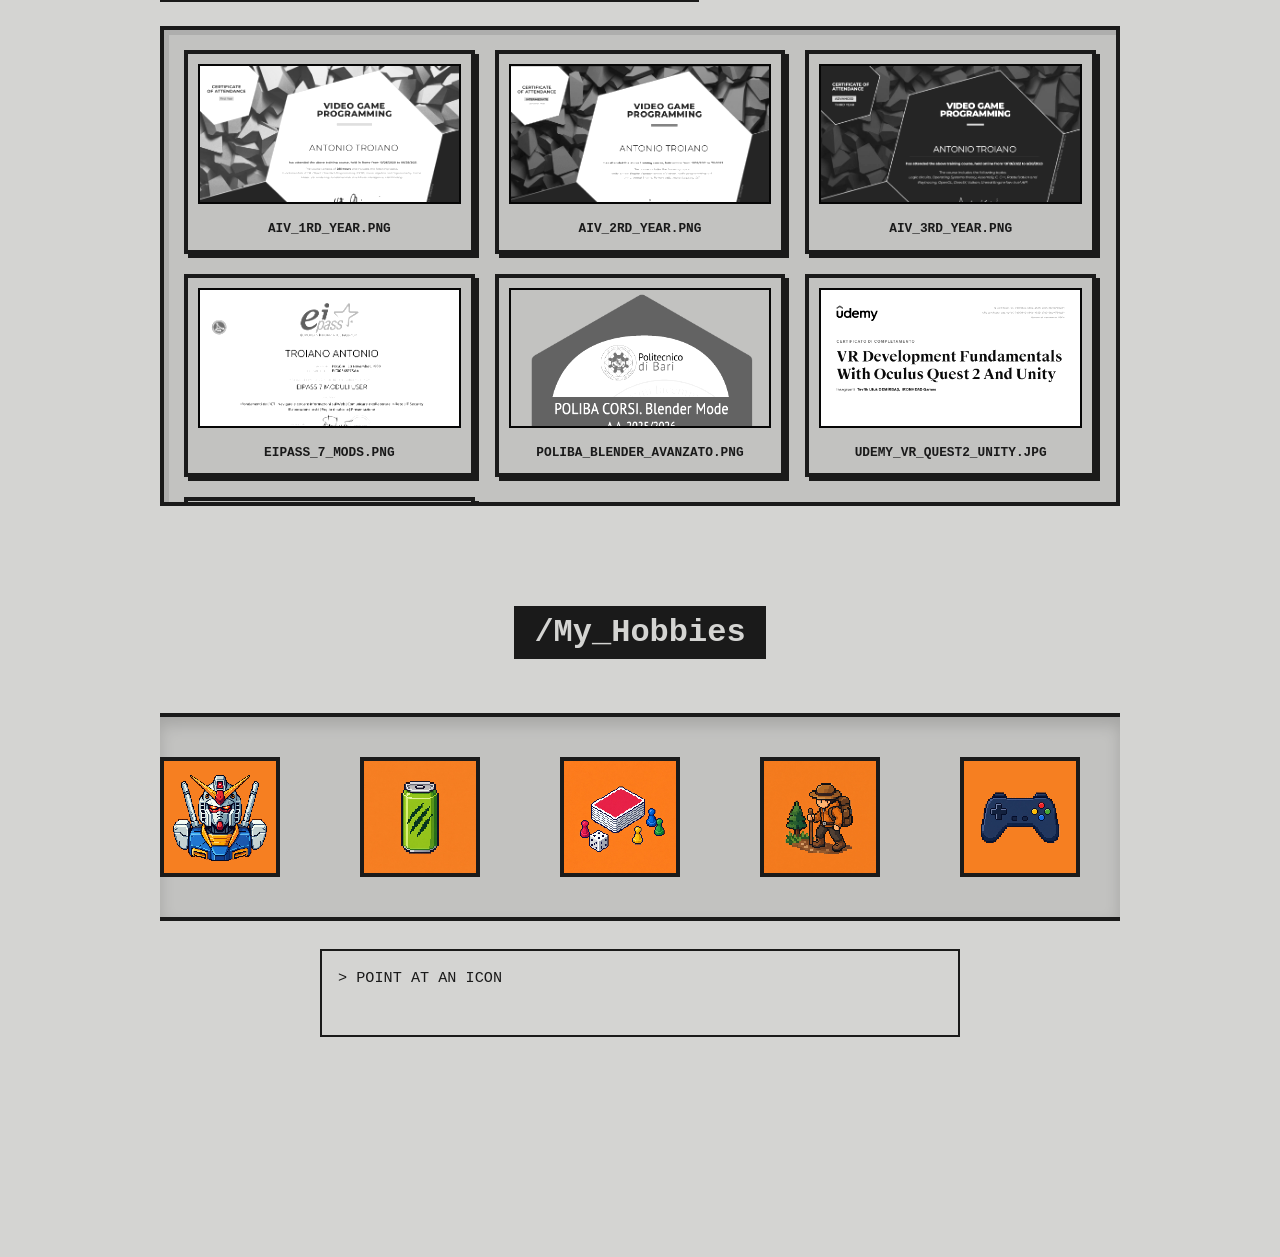
==== commit 8bfc839e: "Update" ====
--- a/about.html
+++ b/about.html
@@ -19,10 +19,10 @@
             <h1>DEV_DATA_SHEET_01</h1>
             <p class="status">STATUS: ONLINE / AVAILABLE FOR HIRE</p>
             <nav class="contact-links" aria-label="Contact links">
-                <button type="button" class="retro-btn contact-link contact-link--gmail" data-copy-mail="At.troiano99@gmail.com" aria-label="Copia indirizzo email At.troiano99@gmail.com"><svg class="contact-link__icon contact-link__icon--gmail" xmlns="http://www.w3.org/2000/svg" width="14" height="14" viewBox="0 0 48 48" aria-hidden="true"><path fill="#4caf50" d="M45 16.18v21.82c0 1.66-1.34 3-3 3H6c-1.66 0-3-1.34-3-3V16.18l21 15.18L45 16.18z"/><path fill="#1e88e5" d="M45 16.18L24 31.36 3 16.18V13c0-1.66 1.34-3 3-3h36c1.66 0 3 1.34 3 3v3.18z"/><path fill="#e53935" d="M3 16.18l8.5 6.5L3 23.18V16.18z"/><path fill="#fbc02d" d="M45 16.18l-8.5 6.5 8.5 6.5V16.18z"/></svg>At.troiano99@gmail.com</button>
-                <a href="https://www.linkedin.com/in/antonio-troiano-652730238/" class="retro-btn contact-link contact-link--linkedin" target="_blank" rel="noopener noreferrer"><svg class="contact-link__icon" xmlns="http://www.w3.org/2000/svg" width="14" height="14" viewBox="0 0 24 24" aria-hidden="true"><path fill="currentColor" d="M20.447 20.452h-3.554v-5.569c0-1.328-.027-3.037-1.852-3.037-1.853 0-2.136 1.445-2.136 2.939v5.667H9.351V9h3.414v1.561h.046c.477-.9 1.637-1.85 3.37-1.85 3.601 0 4.267 2.37 4.267 5.455v6.286zM5.337 7.433c-1.144 0-2.063-.926-2.063-2.065 0-1.138.92-2.063 2.063-2.063 1.14 0 2.064.925 2.064 2.063 0 1.139-.925 2.065-2.064 2.065zm1.782 13.019H3.555V9h3.564v11.452zM22.225 0H1.771C.792 0 0 .774 0 1.729v20.542C0 23.227.792 24 1.771 24h20.451C23.2 24 24 23.227 24 22.271V1.729C24 .774 23.2 0 22.222 0h.003z"/></svg>LinkedIn</a>
-                <a href="https://github.com/Rene9267" class="retro-btn contact-link contact-link--github" target="_blank" rel="noopener noreferrer"><svg class="contact-link__icon" xmlns="http://www.w3.org/2000/svg" width="14" height="14" viewBox="0 0 24 24" aria-hidden="true"><path fill="currentColor" d="M12 0c-6.626 0-12 5.373-12 12 0 5.302 3.438 9.8 8.207 11.387.599.111.793-.261.793-.577v-2.234c-3.338.726-4.033-1.416-4.033-1.416-.546-1.387-1.333-1.756-1.333-1.756-1.089-.745.083-.729.083-.729 1.205.084 1.839 1.237 1.839 1.237 1.07 1.834 2.807 1.304 3.492.997.107-.775.418-1.305.762-1.604-2.665-.305-5.467-1.334-5.467-5.931 0-1.311.469-2.381 1.236-3.221-.124-.303-.535-1.524.117-3.176 0 0 1.008-.322 3.301 1.23.957-.266 1.983-.399 3.003-.404 1.02.005 2.047.138 3.006.404 2.291-1.552 3.297-1.23 3.297-1.23.653 1.653.242 2.874.118 3.176.77.84 1.235 1.911 1.235 3.221 0 4.609-2.807 5.624-5.479 5.921.43.372.823 1.102.823 2.222v3.293c0 .319.192.694.801.576 4.765-1.589 8.199-6.086 8.199-11.386 0-6.627-5.373-12-12-12z"/></svg>GitHub</a>
-                <a href="https://x.com/A_Rene9267" class="retro-btn contact-link contact-link--x" target="_blank" rel="noopener noreferrer"><svg class="contact-link__icon" xmlns="http://www.w3.org/2000/svg" width="14" height="14" viewBox="0 0 24 24" aria-hidden="true"><path fill="currentColor" d="M18.244 2.25h3.308l-7.227 8.26 8.502 11.24H16.17l-5.214-6.817L4.99 21.75H1.68l7.73-8.835L1.254 2.25H8.08l4.713 6.231zm-1.161 17.52h1.833L7.084 4.126H5.117z"/></svg>X</a>
+                <button type="button" class="retro-btn contact-link contact-link--gmail" data-copy-mail="At.troiano99@gmail.com" aria-label="Copia indirizzo email At.troiano99@gmail.com"><svg class="contact-link__icon contact-link__icon--gmail" xmlns="http://www.w3.org/2000/svg" width="16" height="16" viewBox="0 0 48 48" aria-hidden="true"><path fill="#4caf50" d="M45,16.2l-5,2.75l-5,4.75L35,40h7c1.657,0,3-1.343,3-3V16.2z"/><path fill="#1e88e5" d="M3,16.2l3.614,1.71L13,23.7V40H6c-1.657,0-3-1.343-3-3V16.2z"/><polygon fill="#e53935" points="35,11.2 24,19.45 13,11.2 12,17 13,23.7 24,31.95 35,23.7 36,17"/><path fill="#c62828" d="M3,12.298V16.2l10,7.5V11.2L9.876,8.859C9.132,8.301,8.228,8,7.298,8h0C4.924,8,3,9.924,3,12.298z"/><path fill="#fbc02d" d="M45,12.298V16.2l-10,7.5V11.2l3.124-2.341C38.868,8.301,39.772,8,40.702,8h0C43.076,8,45,9.924,45,12.298z"/></svg>At.troiano99@gmail.com</button>
+                <a href="https://www.linkedin.com/in/antonio-troiano-652730238/" class="retro-btn contact-link contact-link--linkedin" target="_blank" rel="noopener noreferrer" aria-label="LinkedIn"><svg class="contact-link__icon" xmlns="http://www.w3.org/2000/svg" width="14" height="14" viewBox="0 0 24 24" aria-hidden="true"><path fill="currentColor" d="M20.447 20.452h-3.554v-5.569c0-1.328-.027-3.037-1.852-3.037-1.853 0-2.136 1.445-2.136 2.939v5.667H9.351V9h3.414v1.561h.046c.477-.9 1.637-1.85 3.37-1.85 3.601 0 4.267 2.37 4.267 5.455v6.286zM5.337 7.433c-1.144 0-2.063-.926-2.063-2.065 0-1.138.92-2.063 2.063-2.063 1.14 0 2.064.925 2.064 2.063 0 1.139-.925 2.065-2.064 2.065zm1.782 13.019H3.555V9h3.564v11.452zM22.225 0H1.771C.792 0 0 .774 0 1.729v20.542C0 23.227.792 24 1.771 24h20.451C23.2 24 24 23.227 24 22.271V1.729C24 .774 23.2 0 22.222 0h.003z"/></svg></a>
+                <a href="https://github.com/Rene9267" class="retro-btn contact-link contact-link--github" target="_blank" rel="noopener noreferrer" aria-label="GitHub"><svg class="contact-link__icon" xmlns="http://www.w3.org/2000/svg" width="14" height="14" viewBox="0 0 24 24" aria-hidden="true"><path fill="currentColor" d="M12 0c-6.626 0-12 5.373-12 12 0 5.302 3.438 9.8 8.207 11.387.599.111.793-.261.793-.577v-2.234c-3.338.726-4.033-1.416-4.033-1.416-.546-1.387-1.333-1.756-1.333-1.756-1.089-.745.083-.729.083-.729 1.205.084 1.839 1.237 1.839 1.237 1.07 1.834 2.807 1.304 3.492.997.107-.775.418-1.305.762-1.604-2.665-.305-5.467-1.334-5.467-5.931 0-1.311.469-2.381 1.236-3.221-.124-.303-.535-1.524.117-3.176 0 0 1.008-.322 3.301 1.23.957-.266 1.983-.399 3.003-.404 1.02.005 2.047.138 3.006.404 2.291-1.552 3.297-1.23 3.297-1.23.653 1.653.242 2.874.118 3.176.77.84 1.235 1.911 1.235 3.221 0 4.609-2.807 5.624-5.479 5.921.43.372.823 1.102.823 2.222v3.293c0 .319.192.694.801.576 4.765-1.589 8.199-6.086 8.199-11.386 0-6.627-5.373-12-12-12z"/></svg></a>
+                <a href="https://x.com/A_Rene9267" class="retro-btn contact-link contact-link--x" target="_blank" rel="noopener noreferrer" aria-label="X"><svg class="contact-link__icon" xmlns="http://www.w3.org/2000/svg" width="14" height="14" viewBox="0 0 24 24" aria-hidden="true"><path fill="currentColor" d="M18.244 2.25h3.308l-7.227 8.26 8.502 11.24H16.17l-5.214-6.817L4.99 21.75H1.68l7.73-8.835L1.254 2.25H8.08l4.713 6.231zm-1.161 17.52h1.833L7.084 4.126H5.117z"/></svg></a>
             </nav>
         </header>
 
@@ -176,6 +176,14 @@
                     <div class="hobby-item"><img src="assets/hobby-1.png" alt="Motorcycles"></div>
                 </div>
             </div>
+            <div class="hobby-caption-panel" id="hobby-caption-panel" aria-live="polite">
+                <div class="hobby-caption-media hidden" aria-hidden="true">
+                    <img class="hobby-caption-img" src="" alt="">
+                </div>
+                <div class="hobby-caption-text about-typed hobby-caption-typed">
+                    <span class="typed-line">&gt; POINT AT AN ICON</span>
+                </div>
+            </div>
         </section>
     </main>
 
@@ -184,6 +192,7 @@
     <script src="js/section-snap.js"></script>
     <script src="js/certificate-modal.js"></script>
     <script src="js/skill-typewriter.js"></script>
+    <script src="js/hobby-caption.js"></script>
     <script src="js/scene-effects.js"></script>
     <script src="js/section-index.js"></script>
     <script src="script.js"></script>
--- a/style.css
+++ b/style.css
@@ -11,6 +11,7 @@
 @import url("styles/certificates.css");
 @import url("styles/mobile-responsiveness.css");
 @import url("styles/profile-pixel.css");
+@import url("styles/duck-burst.css");
 @import url("styles/scroll-hint.css");
 @import url("styles/hobbies-marquee.css");
 @import url("styles/mobile-768.css");
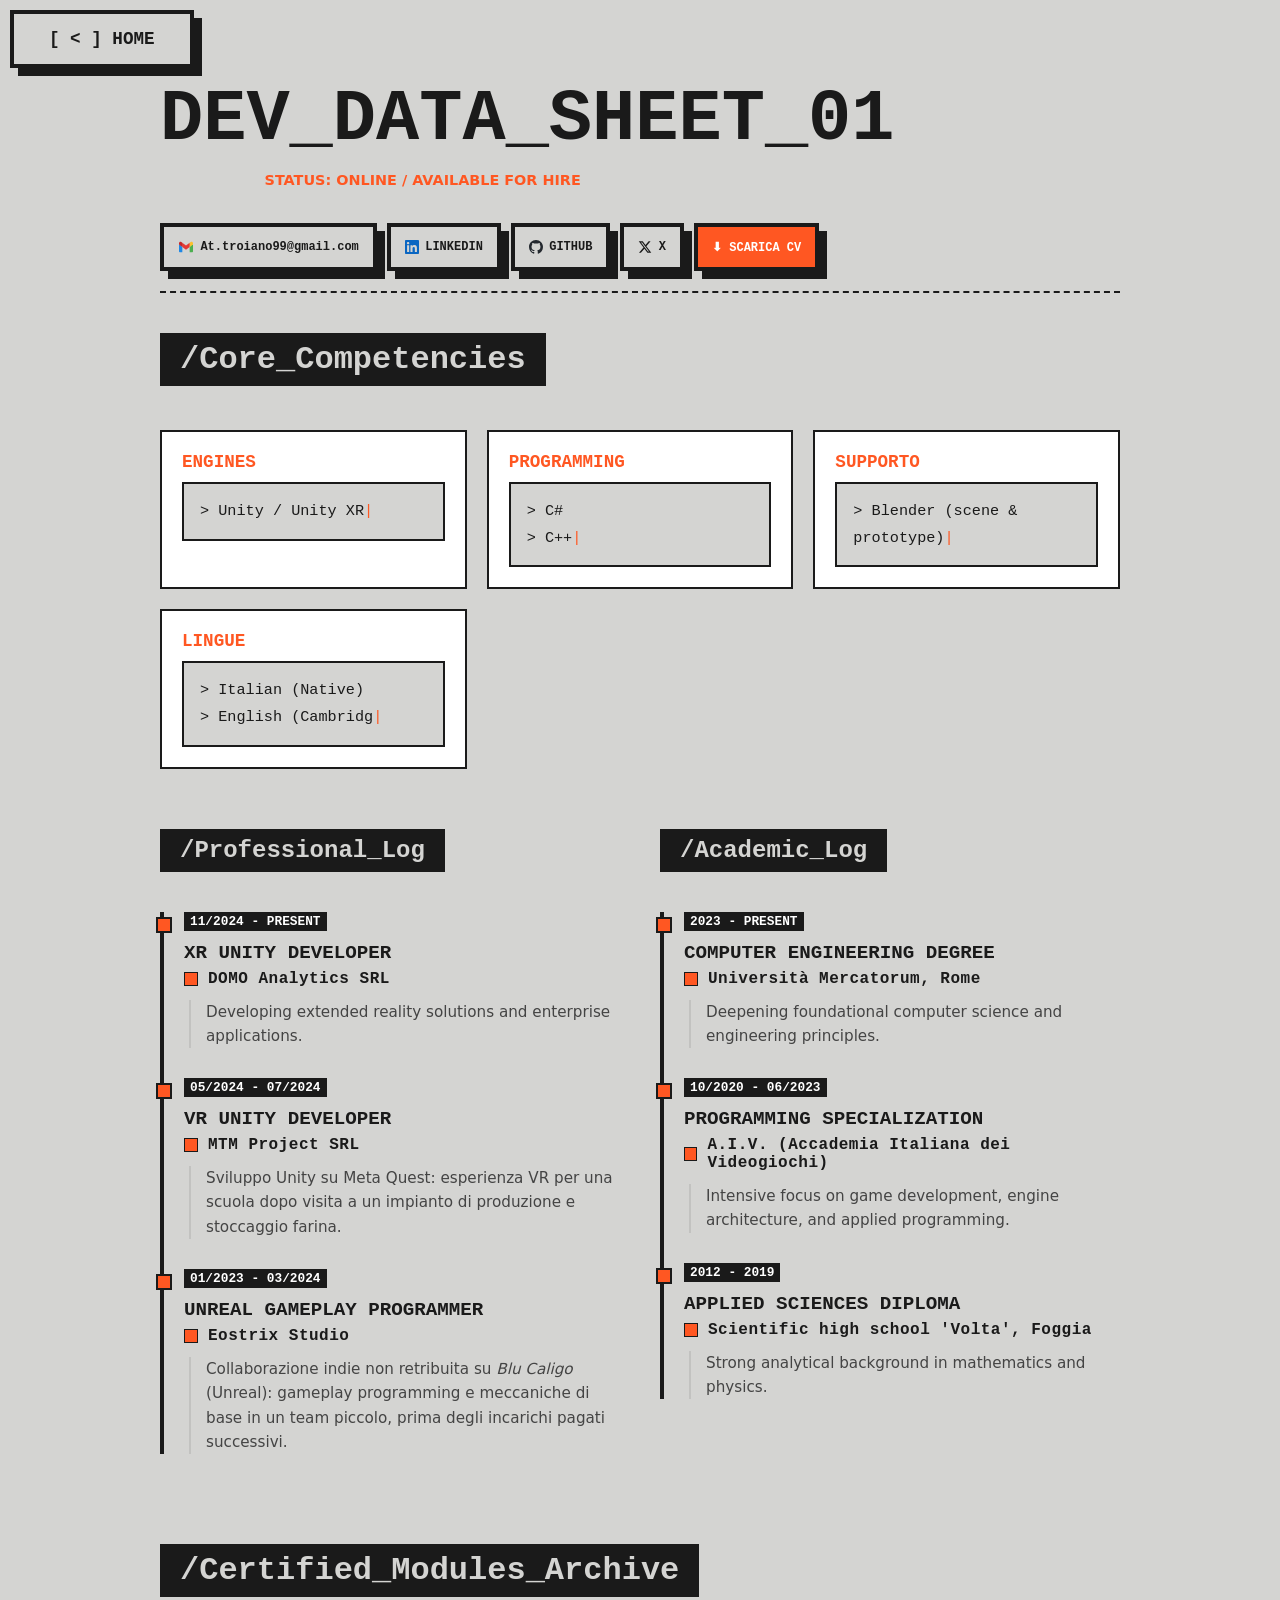
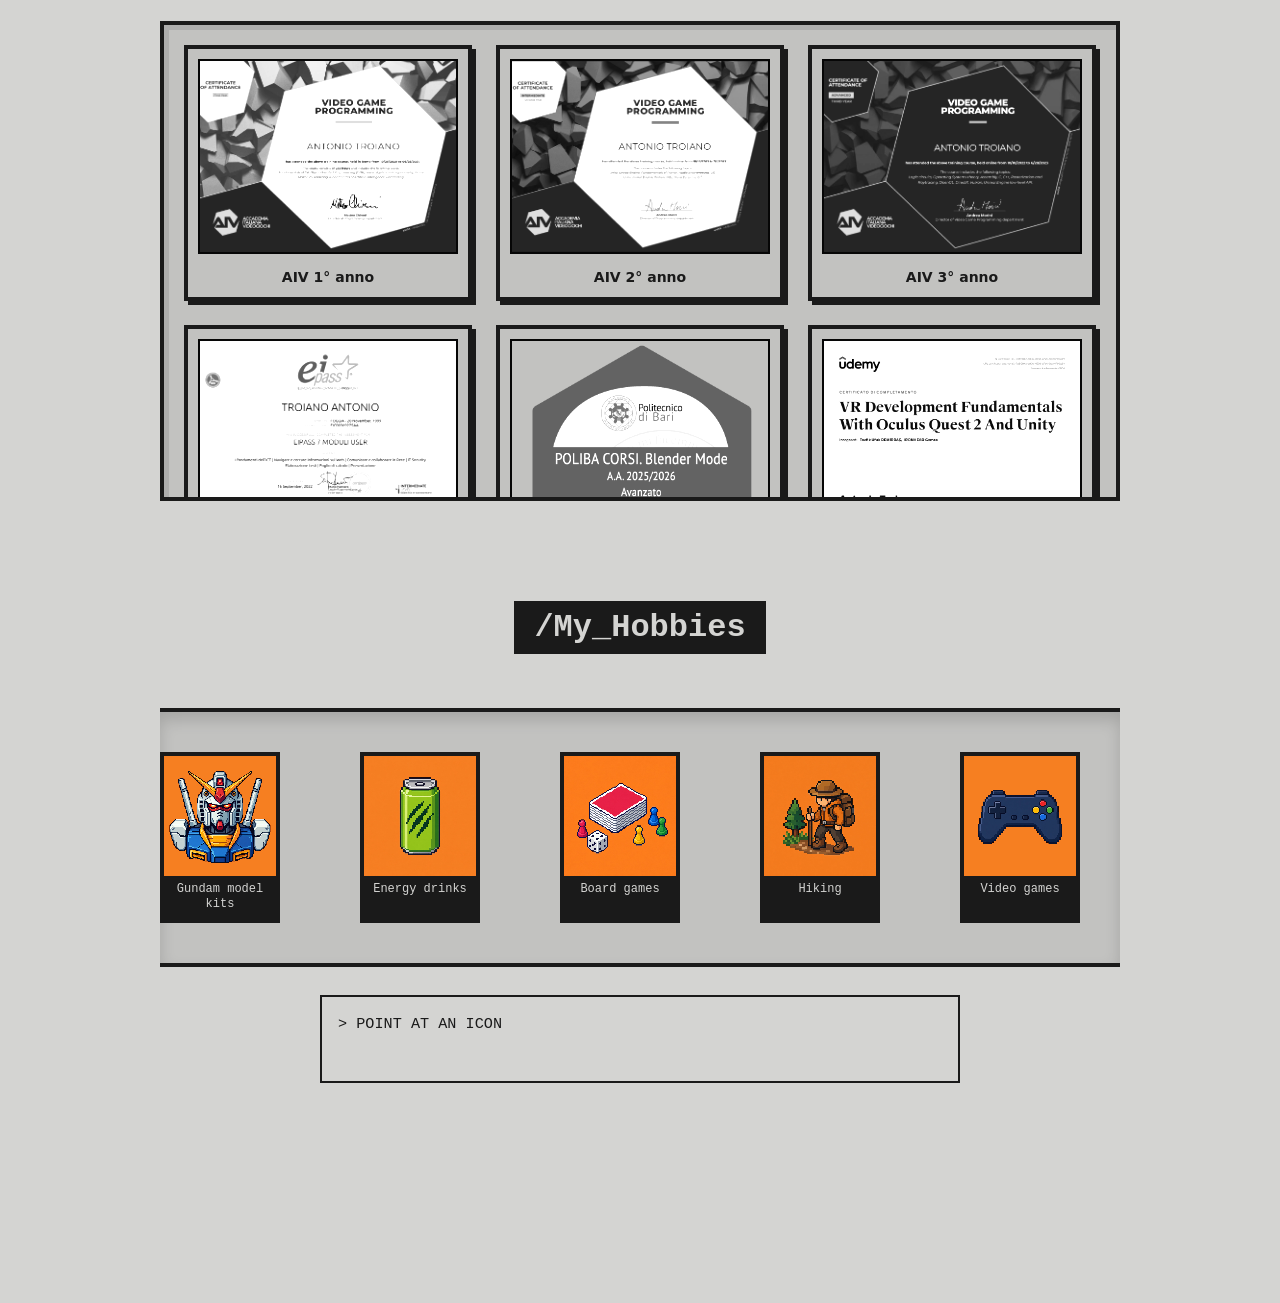
==== commit 966a6c4c: "Project: polish portfolio accessibility, mobile FX, and project pages - Rebuild certificate lightbox" ====
--- a/about.html
+++ b/about.html
@@ -3,7 +3,7 @@
 
 <head>
     <meta charset="UTF-8">
-    <meta name="viewport" content="width=device-width, initial-scale=1.0">
+    <meta name="viewport" content="width=device-width, initial-scale=1, viewport-fit=cover">
     <title>About Me | XR Developer</title>
     <link rel="stylesheet" href="style.css">
 </head>
@@ -20,9 +20,10 @@
             <p class="status">STATUS: ONLINE / AVAILABLE FOR HIRE</p>
             <nav class="contact-links" aria-label="Contact links">
                 <button type="button" class="retro-btn contact-link contact-link--gmail" data-copy-mail="At.troiano99@gmail.com" aria-label="Copia indirizzo email At.troiano99@gmail.com"><svg class="contact-link__icon contact-link__icon--gmail" xmlns="http://www.w3.org/2000/svg" width="16" height="16" viewBox="0 0 48 48" aria-hidden="true"><path fill="#4caf50" d="M45,16.2l-5,2.75l-5,4.75L35,40h7c1.657,0,3-1.343,3-3V16.2z"/><path fill="#1e88e5" d="M3,16.2l3.614,1.71L13,23.7V40H6c-1.657,0-3-1.343-3-3V16.2z"/><polygon fill="#e53935" points="35,11.2 24,19.45 13,11.2 12,17 13,23.7 24,31.95 35,23.7 36,17"/><path fill="#c62828" d="M3,12.298V16.2l10,7.5V11.2L9.876,8.859C9.132,8.301,8.228,8,7.298,8h0C4.924,8,3,9.924,3,12.298z"/><path fill="#fbc02d" d="M45,12.298V16.2l-10,7.5V11.2l3.124-2.341C38.868,8.301,39.772,8,40.702,8h0C43.076,8,45,9.924,45,12.298z"/></svg>At.troiano99@gmail.com</button>
-                <a href="https://www.linkedin.com/in/antonio-troiano-652730238/" class="retro-btn contact-link contact-link--linkedin" target="_blank" rel="noopener noreferrer" aria-label="LinkedIn"><svg class="contact-link__icon" xmlns="http://www.w3.org/2000/svg" width="14" height="14" viewBox="0 0 24 24" aria-hidden="true"><path fill="currentColor" d="M20.447 20.452h-3.554v-5.569c0-1.328-.027-3.037-1.852-3.037-1.853 0-2.136 1.445-2.136 2.939v5.667H9.351V9h3.414v1.561h.046c.477-.9 1.637-1.85 3.37-1.85 3.601 0 4.267 2.37 4.267 5.455v6.286zM5.337 7.433c-1.144 0-2.063-.926-2.063-2.065 0-1.138.92-2.063 2.063-2.063 1.14 0 2.064.925 2.064 2.063 0 1.139-.925 2.065-2.064 2.065zm1.782 13.019H3.555V9h3.564v11.452zM22.225 0H1.771C.792 0 0 .774 0 1.729v20.542C0 23.227.792 24 1.771 24h20.451C23.2 24 24 23.227 24 22.271V1.729C24 .774 23.2 0 22.222 0h.003z"/></svg></a>
-                <a href="https://github.com/Rene9267" class="retro-btn contact-link contact-link--github" target="_blank" rel="noopener noreferrer" aria-label="GitHub"><svg class="contact-link__icon" xmlns="http://www.w3.org/2000/svg" width="14" height="14" viewBox="0 0 24 24" aria-hidden="true"><path fill="currentColor" d="M12 0c-6.626 0-12 5.373-12 12 0 5.302 3.438 9.8 8.207 11.387.599.111.793-.261.793-.577v-2.234c-3.338.726-4.033-1.416-4.033-1.416-.546-1.387-1.333-1.756-1.333-1.756-1.089-.745.083-.729.083-.729 1.205.084 1.839 1.237 1.839 1.237 1.07 1.834 2.807 1.304 3.492.997.107-.775.418-1.305.762-1.604-2.665-.305-5.467-1.334-5.467-5.931 0-1.311.469-2.381 1.236-3.221-.124-.303-.535-1.524.117-3.176 0 0 1.008-.322 3.301 1.23.957-.266 1.983-.399 3.003-.404 1.02.005 2.047.138 3.006.404 2.291-1.552 3.297-1.23 3.297-1.23.653 1.653.242 2.874.118 3.176.77.84 1.235 1.911 1.235 3.221 0 4.609-2.807 5.624-5.479 5.921.43.372.823 1.102.823 2.222v3.293c0 .319.192.694.801.576 4.765-1.589 8.199-6.086 8.199-11.386 0-6.627-5.373-12-12-12z"/></svg></a>
-                <a href="https://x.com/A_Rene9267" class="retro-btn contact-link contact-link--x" target="_blank" rel="noopener noreferrer" aria-label="X"><svg class="contact-link__icon" xmlns="http://www.w3.org/2000/svg" width="14" height="14" viewBox="0 0 24 24" aria-hidden="true"><path fill="currentColor" d="M18.244 2.25h3.308l-7.227 8.26 8.502 11.24H16.17l-5.214-6.817L4.99 21.75H1.68l7.73-8.835L1.254 2.25H8.08l4.713 6.231zm-1.161 17.52h1.833L7.084 4.126H5.117z"/></svg></a>
+                <a href="https://www.linkedin.com/in/antonio-troiano-652730238/" class="retro-btn contact-link contact-link--linkedin" target="_blank" rel="noopener noreferrer" aria-label="LinkedIn"><svg class="contact-link__icon" xmlns="http://www.w3.org/2000/svg" width="14" height="14" viewBox="0 0 24 24" aria-hidden="true"><path fill="currentColor" d="M20.447 20.452h-3.554v-5.569c0-1.328-.027-3.037-1.852-3.037-1.853 0-2.136 1.445-2.136 2.939v5.667H9.351V9h3.414v1.561h.046c.477-.9 1.637-1.85 3.37-1.85 3.601 0 4.267 2.37 4.267 5.455v6.286zM5.337 7.433c-1.144 0-2.063-.926-2.063-2.065 0-1.138.92-2.063 2.063-2.063 1.14 0 2.064.925 2.064 2.063 0 1.139-.925 2.065-2.064 2.065zm1.782 13.019H3.555V9h3.564v11.452zM22.225 0H1.771C.792 0 0 .774 0 1.729v20.542C0 23.227.792 24 1.771 24h20.451C23.2 24 24 23.227 24 22.271V1.729C24 .774 23.2 0 22.222 0h.003z"/></svg>LinkedIn</a>
+                <a href="https://github.com/Rene9267" class="retro-btn contact-link contact-link--github" target="_blank" rel="noopener noreferrer" aria-label="GitHub"><svg class="contact-link__icon" xmlns="http://www.w3.org/2000/svg" width="14" height="14" viewBox="0 0 24 24" aria-hidden="true"><path fill="currentColor" d="M12 0c-6.626 0-12 5.373-12 12 0 5.302 3.438 9.8 8.207 11.387.599.111.793-.261.793-.577v-2.234c-3.338.726-4.033-1.416-4.033-1.416-.546-1.387-1.333-1.756-1.333-1.756-1.089-.745.083-.729.083-.729 1.205.084 1.839 1.237 1.839 1.237 1.07 1.834 2.807 1.304 3.492.997.107-.775.418-1.305.762-1.604-2.665-.305-5.467-1.334-5.467-5.931 0-1.311.469-2.381 1.236-3.221-.124-.303-.535-1.524.117-3.176 0 0 1.008-.322 3.301 1.23.957-.266 1.983-.399 3.003-.404 1.02.005 2.047.138 3.006.404 2.291-1.552 3.297-1.23 3.297-1.23.653 1.653.242 2.874.118 3.176.77.84 1.235 1.911 1.235 3.221 0 4.609-2.807 5.624-5.479 5.921.43.372.823 1.102.823 2.222v3.293c0 .319.192.694.801.576 4.765-1.589 8.199-6.086 8.199-11.386 0-6.627-5.373-12-12-12z"/></svg>GitHub</a>
+                <a href="https://x.com/A_Rene9267" class="retro-btn contact-link contact-link--x" target="_blank" rel="noopener noreferrer" aria-label="X"><svg class="contact-link__icon" xmlns="http://www.w3.org/2000/svg" width="14" height="14" viewBox="0 0 24 24" aria-hidden="true"><path fill="currentColor" d="M18.244 2.25h3.308l-7.227 8.26 8.502 11.24H16.17l-5.214-6.817L4.99 21.75H1.68l7.73-8.835L1.254 2.25H8.08l4.713 6.231zm-1.161 17.52h1.833L7.084 4.126H5.117z"/></svg>X</a>
+                <a href="assets/cv/Antonio_Troiano_CV.pdf" class="retro-btn btn-cv" download="Antonio_Troiano_CV.pdf">⬇ Scarica CV</a>
             </nav>
         </header>
 
@@ -117,43 +118,60 @@
 
             <div class="cert-scroll-viewer">
                 <div class="certificate-gallery">
-                    <div class="cert-thumbnail" data-src="assets/cert-aiv-1.png">
-                        <img src="assets/cert-aiv-1.png" alt="AIV Certificate">
-                        <p>AIV_1RD_YEAR.PNG</p>
+                    <button type="button" class="cert-thumbnail" data-src="assets/cert-aiv-1.png" aria-label="Apri certificato: AIV 1° anno">
+                        <img src="assets/cert-aiv-1.png" alt="AIV 1° anno" width="400" height="300" loading="lazy" decoding="async">
+                        <p>AIV 1° anno</p>
+                    </button>
+                    <button type="button" class="cert-thumbnail" data-src="assets/cert-aiv-2.png" aria-label="Apri certificato: AIV 2° anno">
+                        <img src="assets/cert-aiv-2.png" alt="AIV 2° anno" width="400" height="300" loading="lazy" decoding="async">
+                        <p>AIV 2° anno</p>
+                    </button>
+                    <button type="button" class="cert-thumbnail" data-src="assets/cert-aiv-3.png" aria-label="Apri certificato: AIV 3° anno">
+                        <img src="assets/cert-aiv-3.png" alt="AIV 3° anno" width="400" height="300" loading="lazy" decoding="async">
+                        <p>AIV 3° anno</p>
+                    </button>
+                    <button type="button" class="cert-thumbnail" data-src="assets/cert-eipass.png" aria-label="Apri certificato: EIPASS 7 moduli">
+                        <img src="assets/cert-eipass.png" alt="EIPASS 7 moduli" width="400" height="300" loading="lazy" decoding="async">
+                        <p>EIPASS 7 moduli</p>
+                    </button>
+                    <button type="button" class="cert-thumbnail" data-src="assets/cert-poliba-blender.png" aria-label="Apri certificato: POLIBA Blender avanzato">
+                        <img src="assets/cert-poliba-blender.png" alt="POLIBA Blender avanzato" width="400" height="300" loading="lazy" decoding="async">
+                        <p>POLIBA Blender avanzato</p>
+                    </button>
+                    <button type="button" class="cert-thumbnail" data-src="assets/cert-udemy-vr.jpg" aria-label="Apri certificato: Udemy VR Quest 2 e Unity">
+                        <img src="assets/cert-udemy-vr.jpg" alt="Udemy VR Quest 2 e Unity" width="400" height="300" loading="lazy" decoding="async">
+                        <p>Udemy VR Quest 2 e Unity</p>
+                    </button>
+                    <button type="button" class="cert-thumbnail" data-src="assets/cert-udemy-cpp.jpg" aria-label="Apri certificato: Udemy C++">
+                        <img src="assets/cert-udemy-cpp.jpg" alt="Udemy C++" width="400" height="300" loading="lazy" decoding="async">
+                        <p>Udemy C++</p>
+                    </button>
+                    <a class="cert-verify" href="https://www.cambridgeenglish.org/verifiers/" target="_blank" rel="noopener noreferrer" aria-label="Verifica online il certificato Cambridge B2 First (FCE), codice C6592908. Si apre in una nuova scheda.">
+                        <span class="cert-badge">
+                            <span class="cert-badge__brand">CAMBRIDGE ENGLISH</span>
+                            <span class="cert-badge__title">B2 First (FCE)</span>
+                            <span class="cert-badge__meta">Maggio 2024 · CEFR B2</span>
+                        </span>
+                        <span class="cert-verify__row">
+                            <span class="cert-verify__btn">Verifica online</span>
+                            <span class="cert-verify__code">Codice di verifica: C6592908</span>
+                        </span>
+                    </a>
+                </div>
+            </div>
+
+            <dialog id="cert-modal" class="cert-modal" aria-label="Anteprima certificato">
+                <div class="cert-modal__inner">
+                    <div class="cert-modal__toolbar">
+                        <div class="cert-modal__nav">
+                            <button type="button" class="cert-modal__prev" aria-label="Certificato precedente">‹</button>
+                            <button type="button" class="cert-modal__next" aria-label="Certificato successivo">›</button>
+                        </div>
+                        <button type="button" class="close-modal" aria-label="Chiudi anteprima">_CLOSE [X]</button>
                     </div>
-                    <div class="cert-thumbnail" data-src="assets/cert-aiv-2.png">
-                        <img src="assets/cert-aiv-2.png" alt="AIV Certificate">
-                        <p>AIV_2RD_YEAR.PNG</p>
-                    </div>
-                    <div class="cert-thumbnail" data-src="assets/cert-aiv-3.png">
-                        <img src="assets/cert-aiv-3.png" alt="AIV Certificate">
-                        <p>AIV_3RD_YEAR.PNG</p>
-                    </div>
-                    <div class="cert-thumbnail" data-src="assets/cert-eipass.png">
-                        <img src="assets/cert-eipass.png" alt="EIPASS Certificate">
-                        <p>EIPASS_7_MODS.PNG</p>
-                    </div>
-                    <div class="cert-thumbnail" data-src="assets/cert-poliba-blender.png">
-                        <img src="assets/cert-poliba-blender.png" alt="POLIBA Blender Mode Advanced Certificate">
-                        <p>POLIBA_BLENDER_AVANZATO.PNG</p>
-                    </div>
-                    <div class="cert-thumbnail" data-src="assets/cert-udemy-vr.jpg">
-                        <img src="assets/cert-udemy-vr.jpg" alt="Udemy VR Development with Oculus Quest 2 and Unity">
-                        <p>UDEMY_VR_QUEST2_UNITY.JPG</p>
-                    </div>
-                    <div class="cert-thumbnail" data-src="assets/cert-udemy-cpp.jpg">
-                        <img src="assets/cert-udemy-cpp.jpg" alt="Udemy Learn C++ Programming">
-                        <p>UDEMY_CPP.JPG</p>
-                    </div>
-                </div>
-            </div>
-
-           <div id="cert-modal" class="modal hidden">
-                <div class="modal-content">
-                    <span class="close-modal">_CLOSE [X]</span>
-                    <img id="modal-image" src="" alt="Full Size Certificate">
-                </div>
-            </div>
+                    <img id="modal-image" src="" alt="">
+                </div>
+            </dialog>
 
         </section>
 
@@ -161,19 +179,19 @@
             <h2>/My_Hobbies</h2>
             <div class="hobbies-marquee-container">
                 <div class="hobbies-marquee-track">
-                    <div class="hobby-item"><img src="assets/hobby-9.png" alt="Gundam model kits"></div>
-                    <div class="hobby-item"><img src="assets/hobby-7.png" alt="Energy drinks"></div>
-                    <div class="hobby-item"><img src="assets/hobby-10.png" alt="Board games"></div>
-                    <div class="hobby-item"><img src="assets/hobby-8.png" alt="Hiking"></div>
-                    <div class="hobby-item"><img src="assets/hobby-2.png" alt="Video games"></div>
-                    <div class="hobby-item"><img src="assets/hobby-1.png" alt="Motorcycles"></div>
-
-                    <div class="hobby-item"><img src="assets/hobby-9.png" alt="Gundam model kits"></div>
-                    <div class="hobby-item"><img src="assets/hobby-7.png" alt="Energy drinks"></div>
-                    <div class="hobby-item"><img src="assets/hobby-10.png" alt="Board games"></div>
-                    <div class="hobby-item"><img src="assets/hobby-8.png" alt="Hiking"></div>
-                    <div class="hobby-item"><img src="assets/hobby-2.png" alt="Video games"></div>
-                    <div class="hobby-item"><img src="assets/hobby-1.png" alt="Motorcycles"></div>
+                    <div class="hobby-item"><img src="assets/hobby-9.png" alt="Gundam model kits" width="120" height="120" loading="lazy" decoding="async"><span class="hobby-item__label">Gundam model kits</span></div>
+                    <div class="hobby-item"><img src="assets/hobby-7.png" alt="Energy drinks" width="120" height="120" loading="lazy" decoding="async"><span class="hobby-item__label">Energy drinks</span></div>
+                    <div class="hobby-item"><img src="assets/hobby-10.png" alt="Board games" width="120" height="120" loading="lazy" decoding="async"><span class="hobby-item__label">Board games</span></div>
+                    <div class="hobby-item"><img src="assets/hobby-8.png" alt="Hiking" width="120" height="120" loading="lazy" decoding="async"><span class="hobby-item__label">Hiking</span></div>
+                    <div class="hobby-item"><img src="assets/hobby-2.png" alt="Video games" width="120" height="120" loading="lazy" decoding="async"><span class="hobby-item__label">Video games</span></div>
+                    <div class="hobby-item"><img src="assets/hobby-1.png" alt="Motorcycles" width="120" height="120" loading="lazy" decoding="async"><span class="hobby-item__label">Motorcycles</span></div>
+
+                    <div class="hobby-item hobby-item--clone" aria-hidden="true"><img src="assets/hobby-9.png" alt="" width="120" height="120" loading="lazy" decoding="async"><span class="hobby-item__label">Gundam model kits</span></div>
+                    <div class="hobby-item hobby-item--clone" aria-hidden="true"><img src="assets/hobby-7.png" alt="" width="120" height="120" loading="lazy" decoding="async"><span class="hobby-item__label">Energy drinks</span></div>
+                    <div class="hobby-item hobby-item--clone" aria-hidden="true"><img src="assets/hobby-10.png" alt="" width="120" height="120" loading="lazy" decoding="async"><span class="hobby-item__label">Board games</span></div>
+                    <div class="hobby-item hobby-item--clone" aria-hidden="true"><img src="assets/hobby-8.png" alt="" width="120" height="120" loading="lazy" decoding="async"><span class="hobby-item__label">Hiking</span></div>
+                    <div class="hobby-item hobby-item--clone" aria-hidden="true"><img src="assets/hobby-2.png" alt="" width="120" height="120" loading="lazy" decoding="async"><span class="hobby-item__label">Video games</span></div>
+                    <div class="hobby-item hobby-item--clone" aria-hidden="true"><img src="assets/hobby-1.png" alt="" width="120" height="120" loading="lazy" decoding="async"><span class="hobby-item__label">Motorcycles</span></div>
                 </div>
             </div>
             <div class="hobby-caption-panel" id="hobby-caption-panel" aria-live="polite">
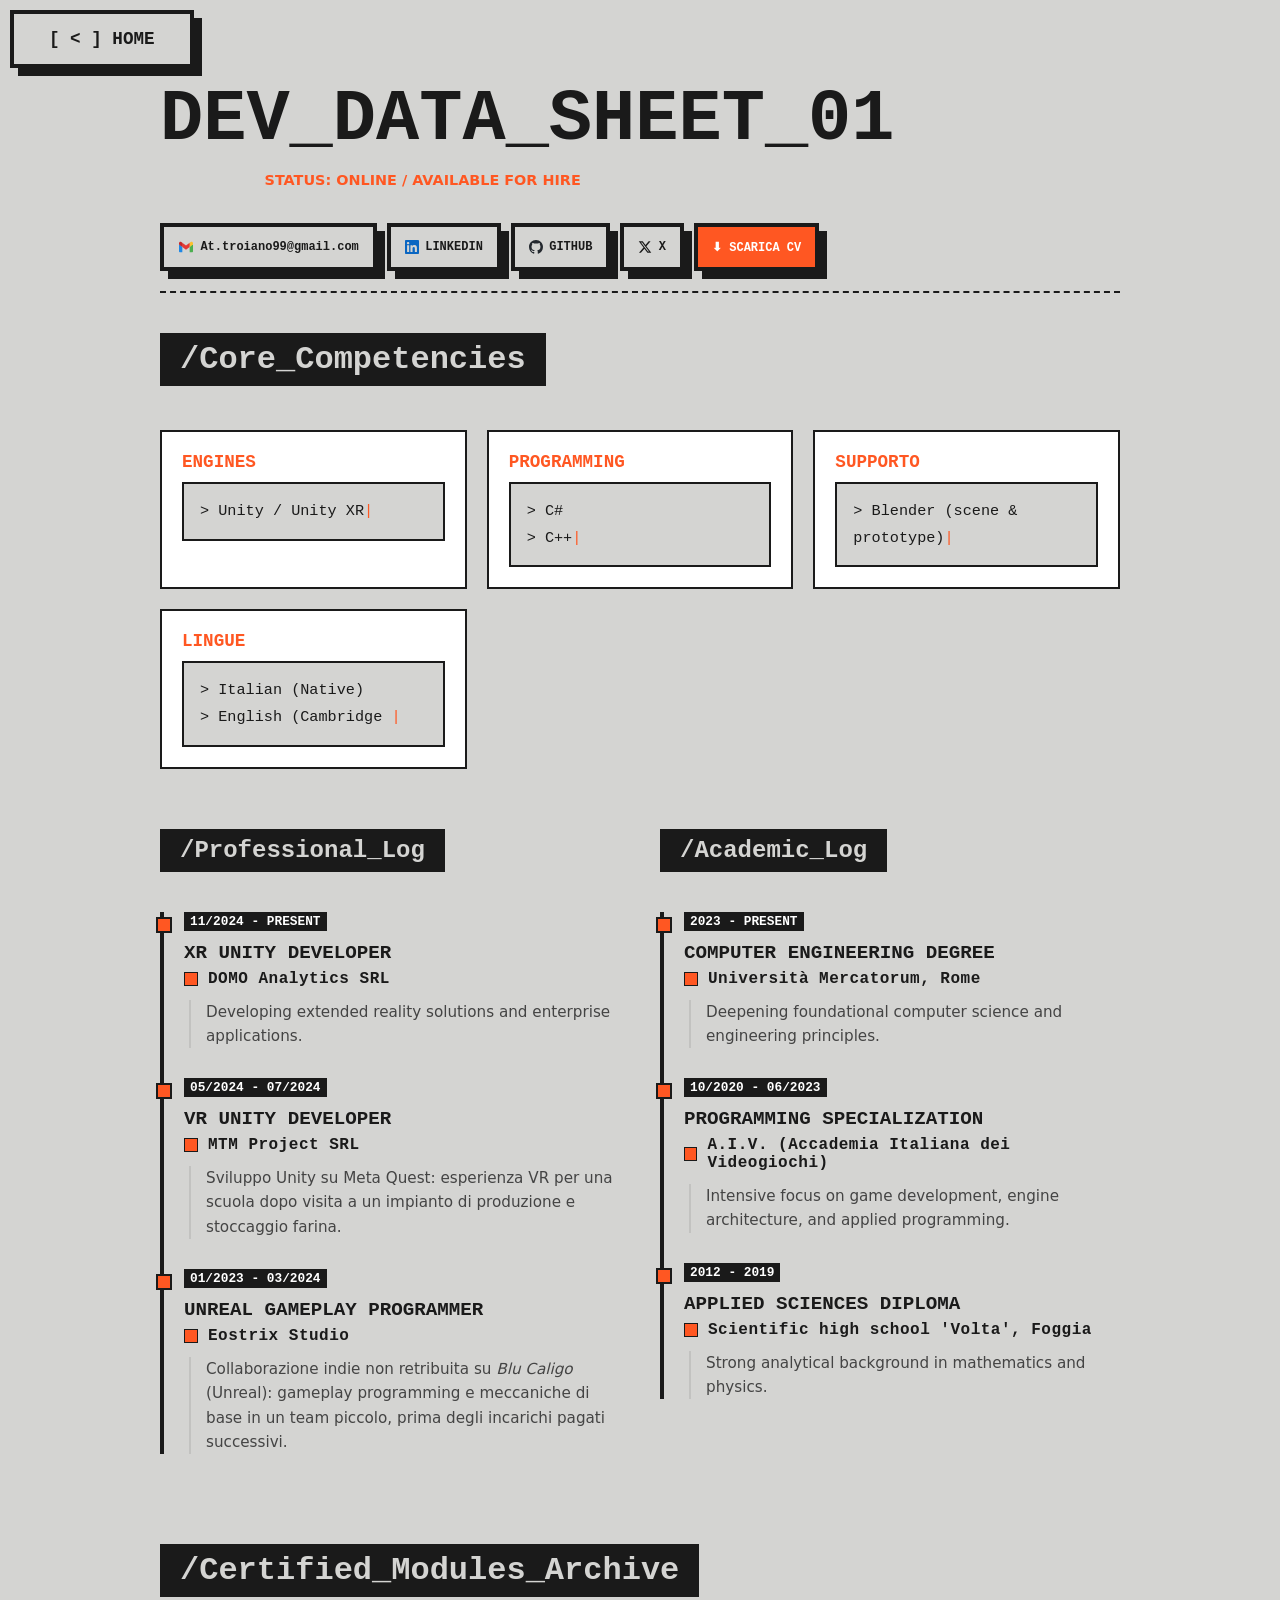
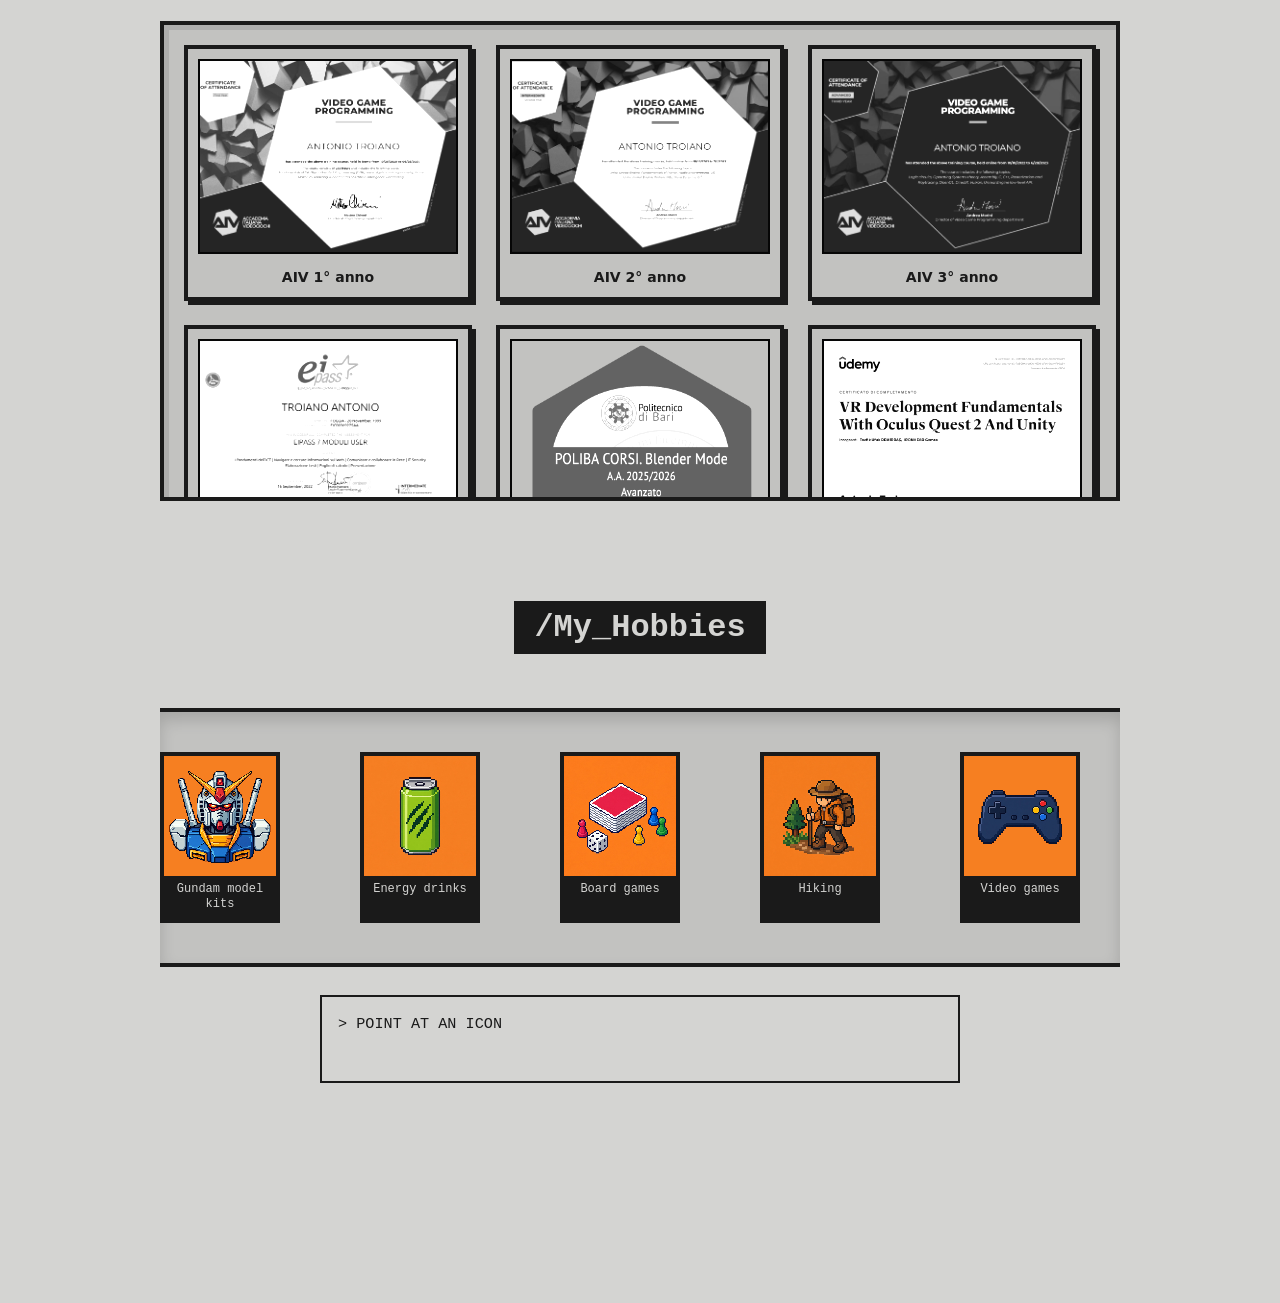
==== commit 97b8a7fc: "Project: polish page transitions, avatar contacts, and project pages - Hold the loading overlay acro" ====
--- a/about.html
+++ b/about.html
@@ -6,6 +6,7 @@
     <meta name="viewport" content="width=device-width, initial-scale=1, viewport-fit=cover">
     <title>About Me | XR Developer</title>
     <link rel="stylesheet" href="style.css">
+    <script src="js/page-enter.js"></script>
 </head>
 
 <body class="about-page">
--- a/style.css
+++ b/style.css
@@ -12,6 +12,7 @@
 @import url("styles/mobile-responsiveness.css");
 @import url("styles/profile-pixel.css");
 @import url("styles/duck-burst.css");
+@import url("styles/mail-copied.css");
 @import url("styles/scroll-hint.css");
 @import url("styles/hobbies-marquee.css");
 @import url("styles/mobile-768.css");
